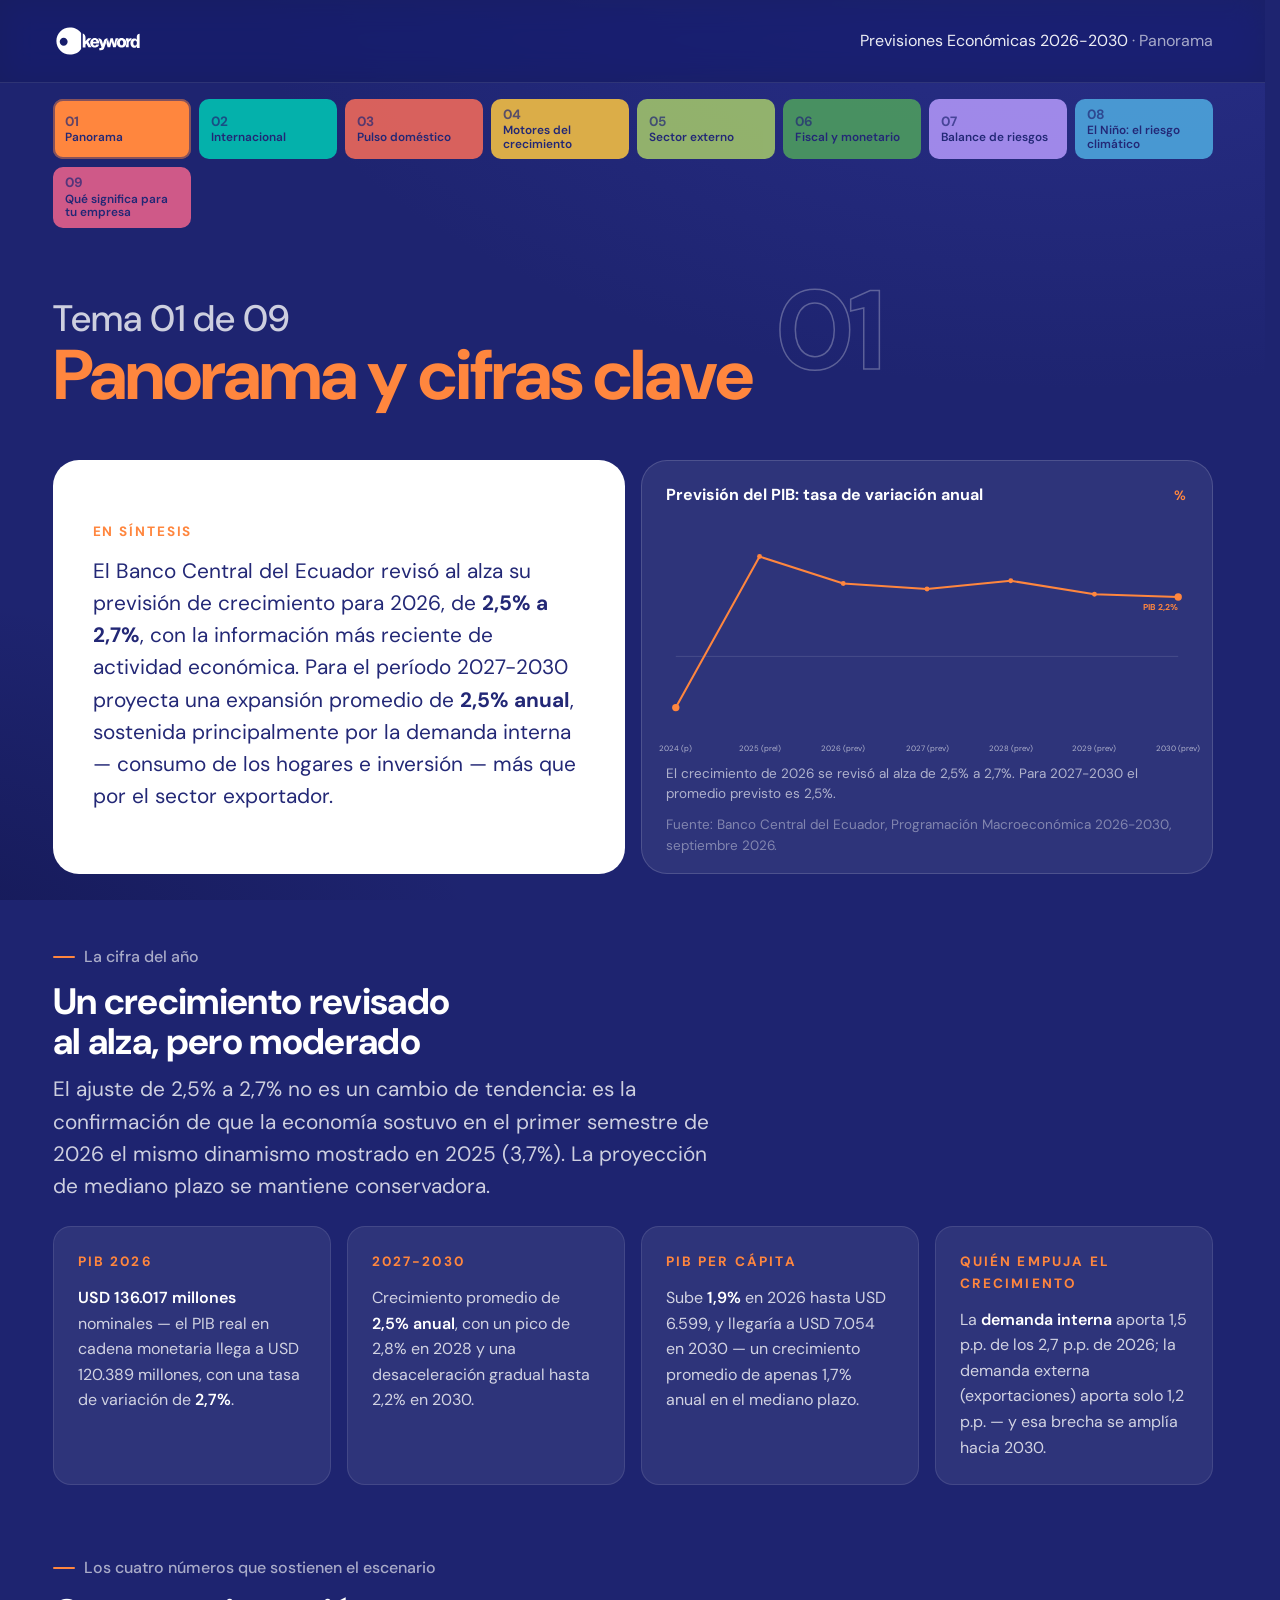
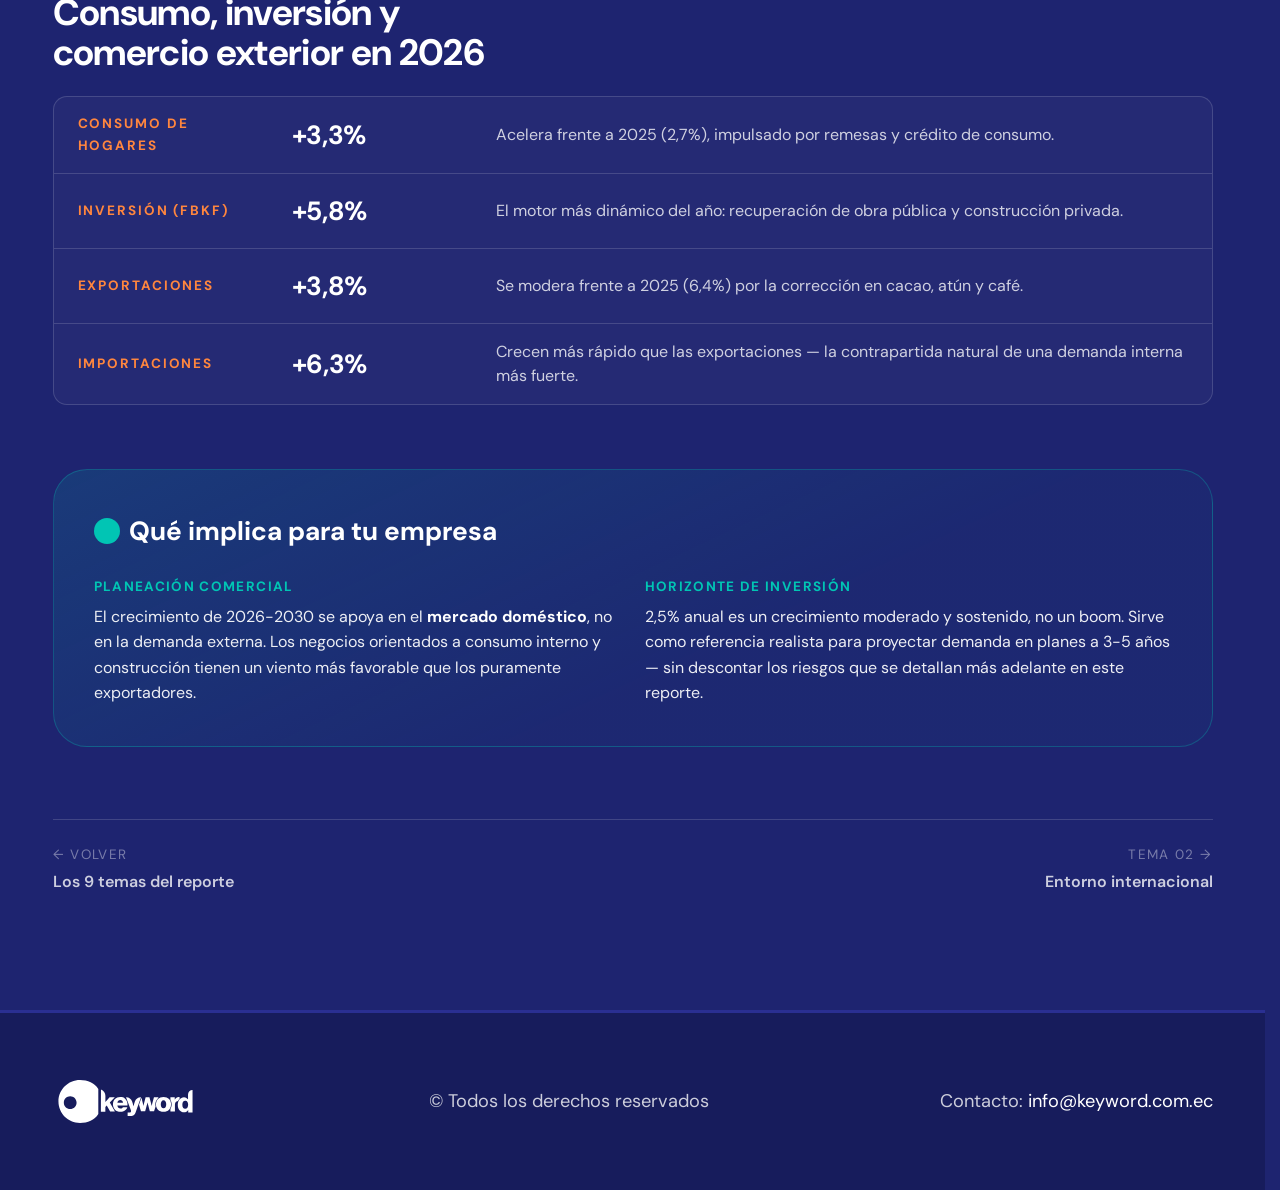
==== pages/tema-01-panorama.html @ 0d638d44 "Previsiones Económicas 2026-2030: lectura empresarial del BCE Sitio interactivo con 9 temas, 7 gráfi" ====
<!doctype html>
<html lang="es" class="no-js">
<head>
  <meta charset="utf-8" />
  <meta name="viewport" content="width=device-width, initial-scale=1" />
  <title>Panorama y cifras clave — Previsiones Económicas 2026-2030 — Keyword</title>
  <meta name="description" content="El BCE revisó al alza la previsión de crecimiento de Ecuador para 2026, de 2,5% a 2,7%, y proyecta un promedio de 2,5% para 2027-2030." />
  <link rel="preconnect" href="https://fonts.googleapis.com" />
  <link rel="preconnect" href="https://fonts.gstatic.com" crossorigin />
  <link rel="stylesheet" href="https://fonts.googleapis.com/css2?family=DM+Sans:opsz,wght@9..40,400;9..40,500;9..40,600;9..40,700&display=swap" />
  <link rel="stylesheet" href="../css/styles.css" />
</head>
<body class="obj-page--1">

<header class="site-header">
  <div class="wrap site-header__inner">
    <a href="../index.html" class="brand" aria-label="Keyword — inicio">
      <img src="../img/logo-keyword-white.svg" alt="Keyword" class="brand__logo" />
    </a>
    <nav class="nav-crumbs" aria-label="Ruta de navegación">
      <a href="../index.html">Previsiones Económicas 2026-2030</a> &middot; <span>Panorama</span>
    </nav>
  </div>
</header>

<main>

<nav class="wrap obj-nav-top" aria-label="Temas del reporte">
  <div class="obj-nav-top__grid">
    <a class="obj-nav-top__item obj-nav-top__item--1" href="tema-01-panorama.html" aria-current="page">
      <small>01</small><span>Panorama</span>
    </a>
    <a class="obj-nav-top__item obj-nav-top__item--2" href="tema-02-entorno-internacional.html">
      <small>02</small><span>Internacional</span>
    </a>
    <a class="obj-nav-top__item obj-nav-top__item--3" href="tema-03-pulso-domestico.html">
      <small>03</small><span>Pulso doméstico</span>
    </a>
    <a class="obj-nav-top__item obj-nav-top__item--4" href="tema-04-motores.html">
      <small>04</small><span>Motores del crecimiento</span>
    </a>
    <a class="obj-nav-top__item obj-nav-top__item--5" href="tema-05-externo.html">
      <small>05</small><span>Sector externo</span>
    </a>
    <a class="obj-nav-top__item obj-nav-top__item--6" href="tema-06-fiscal-monetario.html">
      <small>06</small><span>Fiscal y monetario</span>
    </a>
    <a class="obj-nav-top__item obj-nav-top__item--7" href="tema-07-riesgos.html">
      <small>07</small><span>Balance de riesgos</span>
    </a>
    <a class="obj-nav-top__item obj-nav-top__item--8" href="tema-08-el-nino.html">
      <small>08</small><span>El Niño: el riesgo climático</span>
    </a>
    <a class="obj-nav-top__item obj-nav-top__item--9" href="tema-09-empresas.html">
      <small>09</small><span>Qué significa para tu empresa</span>
    </a>
  </div>
</nav>

<section class="obj-hero obj-hero--1" aria-labelledby="titulo-tema">
  <div class="wrap">
    <p class="obj-hero__kicker">Tema 01 de 09</p>
    <div class="obj-hero__row">
      <h1 class="obj-hero__name" id="titulo-tema">Panorama y cifras clave</h1>
      <span class="obj-hero__num" aria-hidden="true">01</span>
    </div>

    <div class="obj-lead">
      <div class="obj-lead__card reveal">
        <p class="obj-lead__label">En síntesis</p>
        <p class="obj-lead__text">El Banco Central del Ecuador revisó al alza su previsión de crecimiento para 2026, de <strong>2,5% a 2,7%</strong>, con la información más reciente de actividad económica. Para el período 2027-2030 proyecta una expansión promedio de <strong>2,5% anual</strong>, sostenida principalmente por la demanda interna — consumo de los hogares e inversión — más que por el sector exportador.</p>
      </div>
      <figure class="chart-card reveal ">
  <div class="chart-card__head">
    <p class="chart-card__title">Previsión del PIB: tasa de variación anual</p>
    <span class="chart-card__unit">%</span>
  </div>
  <svg class="chart chart--line" viewBox="0 0 640 300" role="img" aria-label="Previsión del PIB: tasa de variación anual"><line class="chart-grid0" x1="12" y1="175.8" x2="628" y2="175.8"/><polyline class="chart-line chart-draw" data-len="732.4" style="stroke:var(--obj-1);stroke-dasharray:732.4;stroke-dashoffset:732.4" points="12.0,238.6 114.7,53.4 217.3,86.4 320.0,93.1 422.7,83.1 525.3,99.7 628.0,103.0"/><circle class="chart-dot" style="fill:var(--obj-1)" cx="12.0" cy="238.6" r="4.5"/><circle class="chart-dot" style="fill:var(--obj-1)" cx="114.7" cy="53.4" r="3"/><circle class="chart-dot" style="fill:var(--obj-1)" cx="217.3" cy="86.4" r="3"/><circle class="chart-dot" style="fill:var(--obj-1)" cx="320.0" cy="93.1" r="3"/><circle class="chart-dot" style="fill:var(--obj-1)" cx="422.7" cy="83.1" r="3"/><circle class="chart-dot" style="fill:var(--obj-1)" cx="525.3" cy="99.7" r="3"/><circle class="chart-dot" style="fill:var(--obj-1)" cx="628.0" cy="103.0" r="4.5"/><text class="chart-label" style="fill:var(--obj-1)" x="628.0" y="119.0" text-anchor="end">PIB 2,2%</text><text class="chart-axis" x="12.0" y="292" text-anchor="middle">2024 (p)</text><text class="chart-axis" x="114.7" y="292" text-anchor="middle">2025 (prel)</text><text class="chart-axis" x="217.3" y="292" text-anchor="middle">2026 (prev)</text><text class="chart-axis" x="320.0" y="292" text-anchor="middle">2027 (prev)</text><text class="chart-axis" x="422.7" y="292" text-anchor="middle">2028 (prev)</text><text class="chart-axis" x="525.3" y="292" text-anchor="middle">2029 (prev)</text><text class="chart-axis" x="628.0" y="292" text-anchor="middle">2030 (prev)</text></svg>
  <figcaption class="chart-card__note">El crecimiento de 2026 se revisó al alza de 2,5% a 2,7%. Para 2027-2030 el promedio previsto es 2,5%.</figcaption>
  <p class="chart-card__source">Fuente: Banco Central del Ecuador, Programación Macroeconómica 2026-2030, septiembre 2026.</p>
</figure>
    </div>

    <div class="roadmap" style="margin-top: clamp(2.5rem, 6vw, 4rem);">
    <div class="fact-section reveal">
      <header class="fact-section__head reveal">
        <p class="fact-section__eyebrow">La cifra del año</p>
        <h2 class="fact-section__title">Un crecimiento revisado al alza, pero moderado</h2>
        <p class="fact-section__lead">El ajuste de 2,5% a 2,7% no es un cambio de tendencia: es la confirmación de que la economía sostuvo en el primer semestre de 2026 el mismo dinamismo mostrado en 2025 (3,7%). La proyección de mediano plazo se mantiene conservadora.</p>
      </header>
      <div class="facts-grid">
            <div class="fact reveal">
              <p class="fact__label">PIB 2026</p>
              <p class="fact__text"><strong>USD 136.017 millones</strong> nominales — el PIB real en cadena monetaria llega a USD 120.389 millones, con una tasa de variación de <strong>2,7%</strong>.</p>
            </div>
            <div class="fact reveal">
              <p class="fact__label">2027-2030</p>
              <p class="fact__text">Crecimiento promedio de <strong>2,5% anual</strong>, con un pico de 2,8% en 2028 y una desaceleración gradual hasta 2,2% en 2030.</p>
            </div>
            <div class="fact reveal">
              <p class="fact__label">PIB per cápita</p>
              <p class="fact__text">Sube <strong>1,9%</strong> en 2026 hasta USD 6.599, y llegaría a USD 7.054 en 2030 — un crecimiento promedio de apenas 1,7% anual en el mediano plazo.</p>
            </div>
            <div class="fact reveal">
              <p class="fact__label">Quién empuja el crecimiento</p>
              <p class="fact__text">La <strong>demanda interna</strong> aporta 1,5 p.p. de los 2,7 p.p. de 2026; la demanda externa (exportaciones) aporta solo 1,2 p.p. — y esa brecha se amplía hacia 2030.</p>
            </div>
          </div>
    </div>

    <div class="fact-section reveal">
      <header class="fact-section__head reveal">
        <p class="fact-section__eyebrow">Los cuatro números que sostienen el escenario</p>
        <h2 class="fact-section__title">Consumo, inversión y comercio exterior en 2026</h2>
      </header>
      <div class="stats-list">
          <div class="stat-row reveal">
            <p class="stat-row__key">Consumo de hogares</p>
            <p class="stat-row__val">+3,3%</p>
            <p class="stat-row__ctx">Acelera frente a 2025 (2,7%), impulsado por remesas y crédito de consumo.</p>
          </div>
          <div class="stat-row reveal">
            <p class="stat-row__key">Inversión (FBKF)</p>
            <p class="stat-row__val">+5,8%</p>
            <p class="stat-row__ctx">El motor más dinámico del año: recuperación de obra pública y construcción privada.</p>
          </div>
          <div class="stat-row reveal">
            <p class="stat-row__key">Exportaciones</p>
            <p class="stat-row__val">+3,8%</p>
            <p class="stat-row__ctx">Se modera frente a 2025 (6,4%) por la corrección en cacao, atún y café.</p>
          </div>
          <div class="stat-row reveal">
            <p class="stat-row__key">Importaciones</p>
            <p class="stat-row__val">+6,3%</p>
            <p class="stat-row__ctx">Crecen más rápido que las exportaciones — la contrapartida natural de una demanda interna más fuerte.</p>
          </div>
        </div>
    </div>
    </div>

    <div class="business-take reveal">
  <p class="business-take__title">Qué implica para tu empresa</p>
  <div class="business-take__grid">
    <div class="business-take__item reveal">
      <p class="business-take__func">Planeación comercial</p>
      <p class="business-take__text">El crecimiento de 2026-2030 se apoya en el <strong>mercado doméstico</strong>, no en la demanda externa. Los negocios orientados a consumo interno y construcción tienen un viento más favorable que los puramente exportadores.</p>
    </div>
    <div class="business-take__item reveal">
      <p class="business-take__func">Horizonte de inversión</p>
      <p class="business-take__text">2,5% anual es un crecimiento moderado y sostenido, no un boom. Sirve como referencia realista para proyectar demanda en planes a 3-5 años — sin descontar los riesgos que se detallan más adelante en este reporte.</p>
    </div>
  </div>
</div>

    <nav class="obj-pager" aria-label="Navegación entre temas">
    <a class="obj-pager__link" href="../index.html#temas">
      <small>&larr; Volver</small>
      <strong>Los 9 temas del reporte</strong>
    </a>
    <a class="obj-pager__link obj-pager__link--next" href="tema-02-entorno-internacional.html">
      <small>Tema 02 &rarr;</small>
      <strong>Entorno internacional</strong>
    </a>
    </nav>
  </div>
</section>

</main>

<footer class="site-footer">
  <div class="wrap site-footer__inner">
    <img src="../img/logo-keyword-white.svg" alt="Keyword" class="site-footer__logo" />
    <p class="site-footer__copy">&copy; Todos los derechos reservados</p>
    <p class="site-footer__contact">Contacto: <a href="mailto:info@keyword.com.ec">info@keyword.com.ec</a></p>
  </div>
</footer>

<script src="../js/main.js"></script>
</body>
</html>
---- css/styles.css ----
/* ============================================================
   KEYWORD — Plantilla base para micrositios
   Sistema visual v2.0 — calidad producción
   ------------------------------------------------------------
   Lenguaje visual heredado del PDF de referencia:
   · Campo índigo profundo como lienzo
   · DM Sans única familia, pesos 400-700
   · Números outline gigantes como firma
   · Cover cards color + foto
   · Tarjetas glass flotantes, radios generosos
   · "Metas" con bandera naranja/verde
   ============================================================ */

:root {
  /* ---- Color ---- */
  --indigo:        #1E2470;
  --indigo-deep:   #171C5C;
  --indigo-soft:   #2A2F92;
  --ink:           #232876;   /* texto sobre bloques de color */
  --white:         #FFFFFF;

  --t-90: rgba(255,255,255,0.92);
  --t-75: rgba(255,255,255,0.78);
  --t-60: rgba(255,255,255,0.62);
  --t-40: rgba(255,255,255,0.40);
  --t-15: rgba(255,255,255,0.15);
  --t-10: rgba(255,255,255,0.10);
  --t-08: rgba(255,255,255,0.075);

  --orange:  #FF863E;   /* Metas + acento primario */
  --green:   #A2C56B;   /* Metas alternas */

  /* 11 acentos, uno por tema */
  --obj-1: #FF863E;
  --obj-2: #01C5B4;
  --obj-3: #F26A5A;
  --obj-4: #F5C042;
  --obj-5: #A2C56B;
  --obj-6: #4E9F5E;
  --obj-7: #B096F8;
  --obj-8: #4EA8DE;
  --obj-9: #E8618C;
  --obj-10: #C9A227;
  --obj-11: #6B8CAE;

  /* ---- Tipografía ---- */
  --font: "DM Sans", ui-sans-serif, system-ui, -apple-system, sans-serif;

  /* Escala fluida */
  --fs-xs:   clamp(0.78rem, 0.75rem + 0.12vw, 0.85rem);
  --fs-sm:   clamp(0.9rem, 0.86rem + 0.18vw, 1rem);
  --fs-base: clamp(1rem, 0.95rem + 0.28vw, 1.14rem);
  --fs-md:   clamp(1.12rem, 1.05rem + 0.34vw, 1.3rem);
  --fs-lg:   clamp(1.35rem, 1.2rem + 0.6vw, 1.65rem);
  --fs-xl:   clamp(1.7rem, 1.45rem + 1.1vw, 2.3rem);
  --fs-2xl:  clamp(2.15rem, 1.8rem + 1.8vw, 3.15rem);
  --fs-3xl:  clamp(2.7rem, 2.1rem + 2.9vw, 4.4rem);
  --fs-hero: clamp(2.8rem, 2rem + 3.9vw, 5rem);

  /* ---- Espaciado (escala 8) ---- */
  --s-1: 0.5rem;
  --s-2: 0.75rem;
  --s-3: 1rem;
  --s-4: 1.5rem;
  --s-5: 2rem;
  --s-6: 3rem;
  --s-7: 4rem;
  --s-section: clamp(4rem, 9vw, 7.5rem);

  /* ---- Layout ---- */
  --wrap:   1160px;
  --gutter: clamp(1.25rem, 4vw, 2.5rem);

  /* ---- Radios ---- */
  --r-sm: 10px;
  --r:    18px;
  --r-lg: 26px;
  --r-xl: 34px;

  /* ---- Sombras / elevación ---- */
  --elev-1: 0 2px 10px rgba(10, 12, 40, 0.25);
  --elev-2: 0 12px 34px rgba(10, 12, 40, 0.35);
  --elev-3: 0 24px 60px rgba(10, 12, 40, 0.45);

  /* ---- Motion ---- */
  --ease: cubic-bezier(0.22, 1, 0.36, 1);
  --t-fast: 180ms;
  --t-med:  320ms;
}

/* ============================================================
   Base
   ============================================================ */
*, *::before, *::after { box-sizing: border-box; }

html {
  -webkit-text-size-adjust: 100%;
  scroll-behavior: smooth;
  scrollbar-gutter: stable;
}

body {
  margin: 0;
  font-family: var(--font);
  font-size: var(--fs-base);
  line-height: 1.6;
  color: var(--white);
  background-color: var(--indigo);
  background-image:
    radial-gradient(90rem 50rem at 85% -10%, rgba(64, 70, 190, 0.35), transparent 60%),
    radial-gradient(70rem 45rem at -10% 110%, rgba(12, 14, 60, 0.55), transparent 55%);
  background-attachment: fixed;
  -webkit-font-smoothing: antialiased;
  text-rendering: optimizeLegibility;
  min-height: 100dvh;
}

img, svg { display: block; max-width: 100%; height: auto; }
a { color: inherit; }

::selection { background: var(--orange); color: var(--ink); }

:focus-visible {
  outline: 2px solid var(--orange);
  outline-offset: 3px;
  border-radius: 4px;
}

h1, h2, h3, h4 {
  font-weight: 700;
  line-height: 1.08;
  letter-spacing: -0.018em;
  margin: 0;
  text-wrap: balance;
}

p { margin: 0; }

.wrap {
  width: min(var(--wrap), 100% - var(--gutter) * 2);
  margin-inline: auto;
}

/* ============================================================
   Header
   ============================================================ */
.site-header {
  position: sticky;
  top: 0;
  z-index: 40;
  background: rgba(23, 28, 92, 0.72);
  backdrop-filter: saturate(1.5) blur(16px);
  -webkit-backdrop-filter: saturate(1.5) blur(16px);
  border-bottom: 1px solid var(--t-10);
}
.site-header__inner {
  display: flex;
  align-items: center;
  justify-content: space-between;
  gap: var(--s-3);
  height: 82px;
}
.brand {
  display: inline-flex;
  align-items: center;
  text-decoration: none;
  flex-shrink: 0;
}
.brand__logo { height: 36px; width: auto; }
@media (max-width: 560px) {
  .site-header__inner { height: 68px; }
  .brand__logo { height: 30px; }
}

.nav-crumbs {
  font-size: var(--fs-sm);
  color: var(--t-60);
  white-space: nowrap;
  overflow: hidden;
  text-overflow: ellipsis;
}
.nav-crumbs a {
  color: var(--t-90);
  text-decoration: none;
  transition: color var(--t-fast) var(--ease);
}
.nav-crumbs a:hover { color: var(--orange); }

/* ============================================================
   HERO — split como la portada del PDF (texto | foto fundida)
   ============================================================ */
.hero {
  position: relative;
  overflow: hidden;
  isolation: isolate;
}
.hero__media {
  position: absolute;
  inset: 0;
  z-index: -1;
}
.hero__media img {
  width: 100%;
  height: 100%;
  object-fit: cover;
  object-position: 70% center;
  opacity: 0.55;
}
/* Degradado izquierda→derecha: el texto siempre asienta sobre índigo */
.hero__media::after {
  content: "";
  position: absolute;
  inset: 0;
  background:
    linear-gradient(90deg,
      var(--indigo) 0%,
      rgba(30, 36, 112, 0.96) 34%,
      rgba(30, 36, 112, 0.72) 58%,
      rgba(30, 36, 112, 0.35) 100%),
    linear-gradient(0deg,
      rgba(30, 36, 112, 0.9) 0%,
      transparent 30%);
}

.hero__inner {
  display: grid;
  grid-template-columns: minmax(0, 760px);
  min-height: clamp(560px, 76vh, 800px);
  align-content: center;
  padding-block: clamp(4rem, 9vw, 6.5rem);
}

/* Logo dentro del banner — firma editorial de la referencia */
.hero__logo {
  height: clamp(52px, 6.5vw, 78px);
  width: auto;
  margin-bottom: clamp(2rem, 5vw, 3.25rem);
}
.hero__eyebrow {
  font-size: clamp(1.05rem, 0.9rem + 0.7vw, 1.5rem);
  font-weight: 400;
  line-height: 1.35;
  color: var(--t-75);
  margin-bottom: var(--s-3);
  max-width: 30ch;
}
.hero__title {
  font-size: var(--fs-hero);
  max-width: 15ch;
  margin-bottom: var(--s-4);
}
.hero__subtitle {
  font-size: var(--fs-md);
  line-height: 1.55;
  color: var(--t-75);
  max-width: 54ch;
}
.hero__meta {
  margin-top: clamp(2rem, 5vw, 3.25rem);
  display: flex;
  flex-wrap: wrap;
  gap: var(--s-4) var(--s-6);
}
.hero__meta span {
  font-size: var(--fs-xs);
  font-weight: 600;
  letter-spacing: 0.14em;
  text-transform: uppercase;
  color: var(--t-60);
}
.hero__meta strong {
  display: block;
  margin-top: 0.3rem;
  font-size: var(--fs-md);
  font-weight: 600;
  letter-spacing: normal;
  text-transform: none;
  color: var(--white);
}

/* ============================================================
   Secciones — ritmo vertical consistente
   ============================================================ */
.section { padding-block: calc(var(--s-section) / 2); }
.section:first-of-type { padding-top: var(--s-section); }
.section:last-of-type  { padding-bottom: var(--s-section); }

/* Encabezado de sección con número outline (firma del PDF) */
.section-mark {
  position: relative;
  margin-bottom: clamp(2.25rem, 5vw, 3.5rem);
  max-width: 640px;
}
.section-mark__num {
  position: absolute;
  top: 50%;
  right: calc(-1 * clamp(0rem, 8vw, 9rem));
  transform: translateY(-58%);
  font-size: clamp(5rem, 12vw, 9.5rem);
  font-weight: 700;
  line-height: 1;
  letter-spacing: -0.04em;
  color: transparent;
  -webkit-text-stroke: 1.5px var(--t-15);
  pointer-events: none;
  user-select: none;
}
@media (max-width: 900px) {
  .section-mark__num {
    position: static;
    display: block;
    transform: none;
    font-size: 4rem;
    margin-bottom: 0.25rem;
  }
}
.section-mark__eyebrow {
  display: inline-flex;
  align-items: center;
  gap: 0.6rem;
  font-size: var(--fs-sm);
  font-weight: 500;
  color: var(--t-60);
  margin-bottom: var(--s-2);
}
.section-mark__eyebrow::before {
  content: "";
  width: 22px;
  height: 2px;
  background: var(--orange);
  border-radius: 2px;
}
.section-mark__title {
  font-size: var(--fs-2xl);
  margin-bottom: var(--s-2);
}
.section-mark__lead {
  font-size: var(--fs-md);
  color: var(--t-75);
  max-width: 56ch;
}

/* ============================================================
   Datos de interés — 4 + banner destacado
   ============================================================ */
.facts-grid {
  display: grid;
  gap: var(--s-3);
  grid-template-columns: repeat(4, 1fr);
}
@media (max-width: 1024px) { .facts-grid { grid-template-columns: repeat(2, 1fr); } }
@media (max-width: 560px)  { .facts-grid { grid-template-columns: 1fr; } }

.facts-grid--3 { grid-template-columns: repeat(3, 1fr); }
@media (max-width: 860px) { .facts-grid--3 { grid-template-columns: 1fr; } }

.fact {
  background: var(--t-08);
  border: 1px solid var(--t-10);
  border-radius: var(--r);
  padding: var(--s-4);
  display: flex;
  flex-direction: column;
  gap: var(--s-2);
  transition: background var(--t-fast) var(--ease), border-color var(--t-fast) var(--ease);
}
.fact:hover { background: var(--t-10); border-color: var(--t-15); }
.fact__label {
  font-size: var(--fs-xs);
  font-weight: 700;
  letter-spacing: 0.16em;
  text-transform: uppercase;
  color: var(--orange);
}
.fact__text {
  font-size: var(--fs-sm);
  line-height: 1.6;
  color: var(--t-75);
}
.fact__text strong { color: var(--white); font-weight: 600; }

/* Banner destacado — impacto empresarial */
.fact--highlight {
  grid-column: 1 / -1;
  flex-direction: row;
  align-items: flex-start;
  gap: var(--s-4);
  background: linear-gradient(120deg, rgba(255, 134, 62, 0.14), rgba(255, 134, 62, 0.05) 55%, transparent);
  border-color: rgba(255, 134, 62, 0.3);
  padding: var(--s-4) var(--s-5);
}
.fact--highlight:hover { background: linear-gradient(120deg, rgba(255,134,62,0.18), rgba(255,134,62,0.07) 55%, transparent); }
.fact--highlight .fact__icon {
  flex-shrink: 0;
  width: 46px;
  height: 46px;
  border-radius: 50%;
  border: 1.5px solid rgba(255, 134, 62, 0.6);
  display: grid;
  place-items: center;
  color: var(--orange);
}
.fact--highlight .fact__text { max-width: 72ch; font-size: var(--fs-base); }
@media (max-width: 560px) {
  .fact--highlight { flex-direction: column; }
}

/* ============================================================
   Aspectos — cita + tarjetas temáticas
   ============================================================ */
.pull-quote {
  margin: 0 0 clamp(2rem, 5vw, 3rem);
  padding-left: var(--s-5);
  border-left: 3px solid var(--orange);
  font-size: var(--fs-lg);
  font-weight: 500;
  line-height: 1.45;
  max-width: 68ch;
  text-wrap: pretty;
}
.pull-quote strong { font-weight: 700; }
.pull-quote cite {
  display: block;
  margin-top: var(--s-3);
  font-style: normal;
  font-size: var(--fs-xs);
  font-weight: 600;
  letter-spacing: 0.14em;
  text-transform: uppercase;
  color: var(--t-60);
}

.topic-grid {
  display: grid;
  gap: var(--s-3);
  grid-template-columns: repeat(2, 1fr);
}
@media (max-width: 800px) { .topic-grid { grid-template-columns: 1fr; } }

.topic {
  position: relative;
  border-radius: var(--r-lg);
  padding: var(--s-5);
  display: flex;
  flex-direction: column;
  gap: var(--s-3);
  overflow: hidden;
  isolation: isolate;
  transition: transform var(--t-med) var(--ease), filter var(--t-med) var(--ease);
}
.topic:hover { transform: translateY(-4px); }
.topic::after {
  content: "";
  position: absolute;
  z-index: -1;
  top: -50%;
  right: -25%;
  width: 75%;
  aspect-ratio: 1;
  border-radius: 50%;
  background: radial-gradient(circle, currentColor 0%, transparent 68%);
  opacity: 0.1;
  pointer-events: none;
}

/* Cada tarjeta toma un color del sistema — el fondo plano las apagaba */
.topic--a { background: var(--indigo-deep); color: var(--white); }
.topic--b { background: #4349B4;            color: var(--white); }
.topic--c { background: var(--green);       color: var(--ink); }
.topic--d { background: #B096F8;            color: var(--ink); }
.topic--a:hover, .topic--b:hover { filter: brightness(1.2); }
.topic--c:hover, .topic--d:hover { filter: brightness(1.05); }

.topic__head {
  display: flex;
  align-items: center;
  gap: var(--s-3);
}
.topic__icon {
  flex-shrink: 0;
  width: 52px;
  height: 52px;
  border-radius: 50%;
  border: 1.5px solid currentColor;
  border-color: color-mix(in srgb, currentColor 45%, transparent);
  display: grid;
  place-items: center;
  color: inherit;
}
.topic__title { font-size: var(--fs-md); color: inherit; }
.topic ul {
  margin: 0;
  padding-left: 1.15rem;
  font-size: var(--fs-sm);
  line-height: 1.55;
  display: flex;
  flex-direction: column;
  gap: 0.5rem;
  color: inherit;
}
.topic ul li { opacity: 0.88; }
.topic ul li::marker { opacity: 0.5; }
.topic ul li strong { font-weight: 700; opacity: 1; }

/* ============================================================
   MURO DE OBJETIVOS — cover cards (firma del PDF)
   11 temas: grid auto-fill, sin el hack de centrado de fila 2
   ============================================================ */
.objectives__grid {
  display: grid;
  gap: var(--s-3);
  grid-template-columns: repeat(auto-fill, minmax(230px, 1fr));
}
@media (max-width: 560px) {
  .objectives__grid { grid-template-columns: 1fr; }
}

.obj-cover {
  position: relative;
  display: flex;
  flex-direction: column;
  border-radius: var(--r-lg);
  overflow: hidden;
  text-decoration: none;
  color: inherit;
  aspect-ratio: 3 / 4.1;
  box-shadow: var(--elev-1);
  transition: transform var(--t-med) var(--ease), box-shadow var(--t-med) var(--ease);
  isolation: isolate;
}
.obj-cover:hover,
.obj-cover:focus-visible {
  transform: translateY(-6px);
  box-shadow: var(--elev-3);
}

.obj-cover__top {
  position: relative;
  flex: 0 0 46%;
  padding: var(--s-3) var(--s-3) var(--s-2);
  display: flex;
  flex-direction: column;
  overflow: hidden;
}
.obj-cover__num {
  position: absolute;
  right: 0.4rem;
  bottom: -0.65rem;
  font-size: clamp(3.4rem, 6vw, 4.9rem);
  font-weight: 700;
  line-height: 1;
  letter-spacing: -0.04em;
  color: rgba(255, 255, 255, 0.38);
  pointer-events: none;
  user-select: none;
}
.obj-cover__title {
  position: relative;
  z-index: 1;
  color: var(--ink);
  font-size: var(--fs-md);
  font-weight: 700;
  line-height: 1.16;
  max-width: 9ch;
}
.obj-cover__cta {
  position: relative;
  z-index: 1;
  margin-top: auto;
  display: flex;
  flex-direction: column;
  align-items: flex-start;
  gap: 6px;
}
/* Pill principal: acción explícita "Explorar pilar →" */
.obj-cover__cta-pill {
  display: inline-flex;
  align-items: center;
  gap: 6px;
  padding: 7px 13px 7px 14px;
  background: var(--ink);
  color: var(--white);
  border-radius: 999px;
  font-family: "DM Sans", sans-serif;
  font-size: 12px;
  font-weight: 700;
  letter-spacing: 0.04em;
  transition: background var(--t-fast) var(--ease),
              transform var(--t-fast) var(--ease);
}
.obj-cover__cta-pill svg {
  width: 14px;
  height: 14px;
  transition: transform var(--t-fast) var(--ease);
}
.obj-cover:hover .obj-cover__cta-pill,
.obj-cover:focus-visible .obj-cover__cta-pill {
  background: var(--indigo-deep);
  transform: translateY(-1px);
}
.obj-cover:hover .obj-cover__cta-pill svg,
.obj-cover:focus-visible .obj-cover__cta-pill svg {
  transform: translateX(3px);
}
/* Meta abajo: "N lineamientos" en tono secundario */
.obj-cover__meta {
  font-family: "DM Sans", sans-serif;
  font-size: 11px;
  font-weight: 600;
  letter-spacing: 0.06em;
  color: var(--ink);
  opacity: 0.6;
  text-transform: uppercase;
}
.obj-cover:hover .obj-cover__meta,
.obj-cover:focus-visible .obj-cover__meta { opacity: 0.85; }

.obj-cover__photo {
  flex: 1;
  overflow: hidden;
  background: var(--indigo-deep);
}
.obj-cover__photo img {
  width: 100%;
  height: 100%;
  object-fit: cover;
  transition: transform 600ms var(--ease);
}
.obj-cover:hover .obj-cover__photo img { transform: scale(1.05); }

.obj-cover--1 .obj-cover__top { background: var(--obj-1); }
.obj-cover--2 .obj-cover__top { background: var(--obj-2); }
.obj-cover--3 .obj-cover__top { background: var(--obj-3); }
.obj-cover--4 .obj-cover__top { background: var(--obj-4); }
.obj-cover--5 .obj-cover__top { background: var(--obj-5); }
.obj-cover--6 .obj-cover__top { background: var(--obj-6); }
.obj-cover--7 .obj-cover__top { background: var(--obj-7); }
.obj-cover--8 .obj-cover__top { background: var(--obj-8); }
.obj-cover--9 .obj-cover__top { background: var(--obj-9); }
.obj-cover--10 .obj-cover__top { background: var(--obj-10); }
.obj-cover--11 .obj-cover__top { background: var(--obj-11); }

/* ============================================================
   PÁGINA DE OBJETIVO
   ============================================================ */

/* Mini navegación superior de objetivos */
.obj-nav-top { padding-block: var(--s-3) 0; }
.obj-nav-top__grid {
  display: grid;
  grid-template-columns: repeat(auto-fill, minmax(130px, 1fr));
  gap: var(--s-1);
}
/* Con 11 temas, forzar un grid en pantallas angostas apila demasiadas
   filas de navegación antes del contenido. En vez de eso, tira de scroll
   horizontal en una sola fila — el patrón habitual para selectores con
   muchos ítems en móvil. */
@media (max-width: 700px) {
  .obj-nav-top__grid {
    display: flex;
    flex-wrap: nowrap;
    overflow-x: auto;
    scroll-snap-type: x proximity;
    gap: var(--s-1);
    padding-bottom: var(--s-2);
    margin-inline: calc(-1 * var(--gutter));
    padding-inline: var(--gutter);
    -webkit-overflow-scrolling: touch;
  }
  .obj-nav-top__item {
    flex: 0 0 auto;
    width: 124px;
    scroll-snap-align: start;
  }
}

.obj-nav-top__item {
  min-height: 56px;
  display: flex;
  flex-direction: column;
  justify-content: center;
  gap: 0.1rem;
  padding: 0.5rem 0.8rem;
  border-radius: var(--r-sm);
  text-decoration: none;
  color: var(--ink);
  line-height: 1.15;
  transition: transform var(--t-fast) var(--ease), filter var(--t-fast) var(--ease), opacity var(--t-fast) var(--ease);
  opacity: 0.88;
}
.obj-nav-top__item:hover { transform: translateY(-2px); filter: brightness(1.07); opacity: 1; }
.obj-nav-top__item small {
  font-weight: 700;
  font-size: var(--fs-xs);
  opacity: 0.7;
}
.obj-nav-top__item span {
  font-weight: 600;
  font-size: 0.74rem;
}
.obj-nav-top__item[aria-current="page"] {
  opacity: 1;
  box-shadow: inset 0 0 0 2px rgba(35, 40, 118, 0.55);
}

.obj-nav-top__item--1 { background: var(--obj-1); }
.obj-nav-top__item--2 { background: var(--obj-2); }
.obj-nav-top__item--3 { background: var(--obj-3); }
.obj-nav-top__item--4 { background: var(--obj-4); }
.obj-nav-top__item--5 { background: var(--obj-5); }
.obj-nav-top__item--6 { background: var(--obj-6); }
.obj-nav-top__item--8 { background: var(--obj-8); }
.obj-nav-top__item--9 { background: var(--obj-9); }
.obj-nav-top__item--10 { background: var(--obj-10); }
.obj-nav-top__item--11 { background: var(--obj-11); }
.obj-nav-top__item--7 { background: var(--obj-7); }

/* Hero del objetivo — "Objetivo / Nombre / número outline" */
.obj-hero { padding-block: clamp(2.5rem, 7vw, 4.5rem) 0; }
.obj-hero__kicker {
  font-size: var(--fs-xl);
  font-weight: 500;
  color: var(--t-75);
  line-height: 1;
}
.obj-hero__row {
  position: relative;
  display: inline-block;
  max-width: 100%;
  padding-right: clamp(3rem, 10vw, 8rem);
}
.obj-hero__name {
  font-size: var(--fs-3xl);
  font-weight: 700;
  letter-spacing: -0.03em;
  line-height: 1.02;
  margin-top: 0.2rem;
  /* Nombres largos ("Institucionalidad") deben poder reducirse
     sin romper el ancho del viewport en móvil */
  font-size: clamp(2rem, 8.5vw, 4.4rem);
  overflow-wrap: anywhere;
}
.obj-hero__num {
  position: absolute;
  top: -0.55em;
  right: 0;
  font-size: clamp(3rem, 9vw, 7rem);
  font-weight: 700;
  line-height: 1;
  letter-spacing: -0.04em;
  color: transparent;
  -webkit-text-stroke: 1.5px rgba(255, 255, 255, 0.28);
  pointer-events: none;
  user-select: none;
  max-width: 100%;
}
.obj-hero--1 .obj-hero__name { color: var(--obj-1); }
.obj-hero--2 .obj-hero__name { color: var(--obj-2); }
.obj-hero--3 .obj-hero__name { color: var(--obj-3); }
.obj-hero--4 .obj-hero__name { color: var(--obj-4); }
.obj-hero--5 .obj-hero__name { color: var(--obj-5); }
.obj-hero--6 .obj-hero__name { color: var(--obj-6); }
.obj-hero--7 .obj-hero__name { color: var(--obj-7); }
.obj-hero--8 .obj-hero__name { color: var(--obj-8); }
.obj-hero--9 .obj-hero__name { color: var(--obj-9); }
.obj-hero--10 .obj-hero__name { color: var(--obj-10); }
.obj-hero--11 .obj-hero__name { color: var(--obj-11); }

/* Descriptor con conector de punto.
   OJO: hoy no se emite en ninguna página. En el PDF de referencia el eje
   tiene DOS textos distintos (una bajada temática + el objetivo), pero
   nuestro documento trae un solo texto por objetivo, así que este bloque
   repetía palabra por palabra lo que ya dice la tarjeta blanca.
   El estilo se conserva por si más adelante llega una bajada propia. */
.obj-hero__desc {
  position: relative;
  margin-top: var(--s-5);
  padding: var(--s-4) var(--s-5);
  max-width: 760px;
  background: var(--t-08);
  border: 1px solid var(--t-15);
  border-radius: var(--r-lg);
  font-size: var(--fs-md);
  line-height: 1.55;
  color: var(--t-90);
}
.obj-hero__desc::before {
  content: "";
  position: absolute;
  left: -5px;
  top: 50%;
  transform: translateY(-50%);
  width: 10px;
  height: 10px;
  border-radius: 50%;
}
.obj-hero--1 .obj-hero__desc::before { background: var(--obj-1); }
.obj-hero--2 .obj-hero__desc::before { background: var(--obj-2); }
.obj-hero--3 .obj-hero__desc::before { background: var(--obj-3); }
.obj-hero--4 .obj-hero__desc::before { background: var(--obj-4); }
.obj-hero--5 .obj-hero__desc::before { background: var(--obj-5); }
.obj-hero--6 .obj-hero__desc::before { background: var(--obj-6); }
.obj-hero--7 .obj-hero__desc::before { background: var(--obj-7); }
.obj-hero__desc strong { color: var(--white); font-weight: 700; }

/* Tarjeta blanca de objetivo + foto — el badge solapa la unión */
.obj-intro {
  position: relative;
  display: grid;
  grid-template-columns: 1.15fr 1fr;
  gap: var(--s-3);
  margin-top: clamp(2rem, 4vw, 3rem);
  align-items: stretch;
}
@media (max-width: 760px) { .obj-intro { grid-template-columns: 1fr; } }

.obj-intro__card {
  position: relative;
  background: var(--white);
  color: var(--ink);
  border-radius: var(--r-lg);
  padding: clamp(1.75rem, 3.5vw, 2.5rem);
  display: flex;
  flex-direction: column;
  justify-content: center;
  gap: var(--s-2);
  min-height: 220px;
}
.obj-intro__label {
  font-size: var(--fs-lg);
  font-weight: 700;
  color: var(--ink);
}
.obj-intro__text {
  font-size: var(--fs-md);
  line-height: 1.45;
  color: var(--ink);
  max-width: 32ch;
}
.obj-intro__text b { font-weight: 700; }
.obj-intro__text span { font-weight: 400; color: #414765; }

/* El badge vive en la costura entre tarjeta y foto, como en el PDF */
.obj-intro__badge {
  position: absolute;
  top: 50%;
  left: calc(1.15fr);
  z-index: 3;
  width: clamp(64px, 7vw, 84px);
  aspect-ratio: 1;
  border-radius: 50%;
  background: var(--indigo);
  color: var(--white);
  display: grid;
  place-items: center;
  transform: translate(-50%, -50%);
  box-shadow: 0 0 0 6px var(--indigo);
}
/* Posición real: sobre la línea de división del grid */
.obj-intro { --seam: 53.5%; }
.obj-intro__badge { left: var(--seam); top: 34%; }
@media (max-width: 760px) {
  .obj-intro__badge { left: auto; right: var(--s-4); top: var(--s-4); transform: none; }
}
.obj-intro__badge svg { width: 55%; height: 55%; }

/* La foto rellena la fila en vez de imponer su proporción natural:
   así la altura la manda el texto de la tarjeta y no queda aire muerto. */
.obj-intro__photo {
  position: relative;
  border-radius: var(--r-lg);
  overflow: hidden;
  min-height: 220px;
  background: var(--indigo-deep);
}
.obj-intro__photo img {
  position: absolute;
  inset: 0;
  width: 100%;
  height: 100%;
  object-fit: cover;
}

/* ============================================================
   ROADMAP DE ESTRATEGIAS
   Tratamiento heredado del PDF: fondos rotados, íconos grandes
   con texto fluyendo alrededor, alturas variables, bandera de
   plazo con diana solapada.
   ============================================================ */
.roadmap { margin-top: clamp(2.5rem, 6vw, 4rem); }

/* Encabezado del roadmap.
   El título es un puente gramatical, no adorno: en el Word, objetivo y
   estrategia comparten fila y se leen como una sola oración ("Imponer el
   control del territorio… incrementando el poder coercitivo…"). Al separar
   la tarjeta del objetivo de las estrategias, los gerundios quedaban
   colgando sin sujeto a la vista. "Cómo se alcanza este objetivo" devuelve
   el marco. El eyebrow conserva el nombre que el documento le da a esta
   sección. */
.roadmap__head {
  display: flex;
  flex-wrap: wrap;
  align-items: flex-end;
  justify-content: space-between;
  gap: var(--s-3);
  margin-bottom: var(--s-5);
  padding-bottom: var(--s-3);
  border-bottom: 1px solid var(--t-15);
}
.roadmap__eyebrow {
  display: inline-flex;
  align-items: center;
  gap: 0.6rem;
  font-size: var(--fs-xs);
  font-weight: 700;
  letter-spacing: 0.16em;
  text-transform: uppercase;
  color: var(--orange);
  margin-bottom: 0.5rem;
}
.roadmap__eyebrow::before {
  content: "";
  width: 20px;
  height: 2px;
  background: currentColor;
  border-radius: 2px;
}
.roadmap__title { font-size: var(--fs-xl); }
.roadmap__count {
  font-size: var(--fs-sm);
  color: var(--t-60);
  padding-bottom: 0.2rem;
}

/* ---- Fase = plazo de ejecución ---- */
.phase { padding-bottom: clamp(2.5rem, 5vw, 3.5rem); }
.phase:last-of-type { padding-bottom: 0; }

/* Bandera de plazo con diana solapada — firma del PDF */
.phase__head {
  display: flex;
  align-items: center;
  gap: var(--s-3);
  margin-bottom: var(--s-4);
}
.phase__flag {
  position: relative;
  display: inline-flex;
  align-items: center;
  padding: 0.5rem 1.15rem 0.5rem 3.35rem;
  border-radius: var(--r-sm);
  font-size: var(--fs-md);
  font-weight: 700;
  color: var(--ink);
  white-space: nowrap;
  overflow: hidden;
}
/* La diana vive dentro de la bandera, no encaramada sobre el borde */
.phase__diana {
  position: absolute;
  left: 0.4rem;
  top: 50%;
  transform: translateY(-50%);
  width: 40px;
  height: 40px;
  color: var(--ink);
  opacity: 0.65;
  pointer-events: none;
}
.phase__n {
  font-size: var(--fs-xs);
  font-weight: 600;
  letter-spacing: 0.1em;
  text-transform: uppercase;
  color: var(--t-60);
  padding: 0.28rem 0.75rem;
  border: 1px solid var(--t-15);
  border-radius: 999px;
  white-space: nowrap;
}
@media (max-width: 480px) { .phase__n { display: none; } }

/* Color de la bandera por plazo */
.phase--inmediata .phase__flag { background: var(--orange); }
.phase--1 .phase__flag { background: #7BD8EA; }
.phase--2 .phase__flag { background: var(--green); }
.phase--3 .phase__flag { background: var(--obj-7); }

/* ---- Grid en orden de lectura natural ----
   Se usa grid y no `columns` a propósito: `columns` llena la primera
   columna de arriba abajo antes de pasar a la segunda, y con estrategias
   numeradas (1.1, 1.2…) el lector ve 1.1 junto a 1.6 y se pierde.
   El grid ordena por filas: 1.1 | 1.2 / 1.3 | 1.4.

   `align-items: stretch` (por defecto) iguala la altura de las tarjetas
   DENTRO de cada fila, que es lo único que el ojo compara. No se igualan
   todas las de la fase: la dispersión de texto llega a 4.2× en el objetivo 1
   y las tarjetas cortas quedarían con un hueco enorme. Por fila el peor
   caso es 2.5×, y el sobrante se reparte solo (ver .strat__inst). */
.phase__grid {
  position: relative;
  display: grid;
  grid-template-columns: repeat(2, 1fr);
  column-gap: clamp(1.5rem, 3vw, 2.75rem);
  row-gap: clamp(1.25rem, 2.5vw, 2rem);
  /* Todas las tarjetas de una fase miden igual. Dentro de una fila el grid
     ya las igualaba, pero entre filas variaban 12-54px y al bajar la vista
     se leía como desorden. El sobrante no cae al fondo: .strat__body crece
     y empuja la bandera de institución al pie, así las banderas se alinean
     y aparece un ritmo horizontal. */
  grid-auto-rows: 1fr;
}
/* Regla vertical entre columnas */
.phase__grid::before {
  content: "";
  position: absolute;
  left: 50%;
  top: 0;
  bottom: 0;
  width: 1px;
  background: var(--t-10);
  transform: translateX(-50%);
  pointer-events: none;
}
@media (max-width: 900px) {
  .phase__grid {
    grid-template-columns: 1fr;
    /* En una sola columna igualar alturas haría que TODAS las tarjetas
       midan lo que la más larga: una de dos líneas quedaría gigante.
       Sin filas que emparejar, la altura natural es la correcta. */
    grid-auto-rows: auto;
  }
  .phase__grid::before { display: none; }
}

/* ---- Tarjeta de estrategia ---- */
.strat {
  position: relative;
  display: flex;
  flex-direction: column;
  margin-bottom: 0;
  padding: clamp(1.35rem, 2.4vw, 1.9rem);
  border-radius: var(--r-lg);
  background: var(--t-08);
  color: var(--t-90);
  overflow: hidden;
  isolation: isolate;
  transition: transform var(--t-med) var(--ease), filter var(--t-med) var(--ease);
}
.strat:hover { transform: translateY(-4px); }

/* El ícono flota, y los floats no funcionan dentro de un contenedor flex:
   se volverían ítems del flex. Por eso el contenido va envuelto en este
   bloque, que sí establece contexto de float. El bloque crece para llenar
   la tarjeta y empuja la bandera de institución al pie. */
.strat__body {
  flex: 1;
  min-width: 0;
}

/* Halo de esquina: da profundidad y evita el plano muerto */
.strat::after {
  content: "";
  position: absolute;
  z-index: -1;
  top: -55%;
  right: -30%;
  width: 85%;
  aspect-ratio: 1;
  border-radius: 50%;
  background: radial-gradient(circle, currentColor 0%, transparent 68%);
  opacity: 0.09;
  pointer-events: none;
}
.strat--flip::after { right: auto; left: -30%; }

/* Línea divisoria entre filas — recurso del PDF.
   En 2 columnas marca desde la 3.ª tarjeta (2.ª fila); en 1 columna,
   desde la 2.ª. Nunca marca al vecino horizontal de la misma fila. */
.strat:nth-child(n+3)::before {
  content: "";
  position: absolute;
  top: calc(-1 * clamp(0.7rem, 1.3vw, 1rem));
  left: 8%;
  right: 8%;
  height: 1px;
  background: var(--t-15);
}
@media (max-width: 900px) {
  .strat:nth-child(n+3)::before { content: none; }
  .strat:nth-child(n+2)::before {
    content: "";
    position: absolute;
    top: calc(-1 * clamp(0.7rem, 1.3vw, 1rem));
    left: 8%;
    right: 8%;
    height: 1px;
    background: var(--t-15);
  }
}

/* Ícono grande: flota y el texto lo envuelve */
.strat__glyph {
  float: right;
  shape-outside: circle(50%);
  margin: 0.15rem 0 0.6rem 1.15rem;
  color: currentColor;
  opacity: 0.5;
  width: clamp(72px, 10vw, 108px);
  height: auto;
}
.strat--flip .strat__glyph {
  float: left;
  shape-outside: circle(50%);
  margin: 0.15rem 1.15rem 0.6rem 0;
}

/* Numeral como chip.
   OJO: hoy no se emite ningún .strat__num — la numeración está apagada
   desde build.py (SHOW_NUM = False), porque las estrategias son acciones
   independientes y el número no implica prioridad ni secuencia.
   Para revivirla: poner SHOW_NUM = True en build.py y regenerar. Este
   estilo se conserva intacto para ese caso. */
.strat__num {
  display: inline-block;
  margin-bottom: 0.7rem;
  padding: 0.18rem 0.62rem;
  border-radius: 999px;
  border: 1px solid currentColor;
  border-color: color-mix(in srgb, currentColor 30%, transparent);
  font-size: 0.72rem;
  font-weight: 700;
  letter-spacing: 0.06em;
  opacity: 0.75;
}

/* Texto: negrita en el arranque + regular en el resto.
   Es el recurso que le da ritmo a cada tarjeta del PDF. */
.strat__text {
  font-size: var(--fs-base);
  line-height: 1.45;
  margin: 0;
}
.strat__text b {
  font-weight: 700;
  color: inherit;
}
.strat__text span { opacity: 0.85; }

/* Institución con tratamiento de bandera, ícono contenido.
   `align-self: flex-start` la mantiene angosta (no se estira al ancho);
   el margen superior fijo la separa del texto y, como .strat__body crece,
   la bandera queda anclada al pie de la tarjeta. */
.strat__inst {
  position: relative;
  align-self: flex-start;
  display: inline-flex;
  align-items: center;
  margin-top: var(--s-4);
  padding: 0.4rem 0.85rem 0.4rem 2.45rem;
  border-radius: 9px;
  background: rgba(255, 255, 255, 0.14);
  font-size: 0.78rem;
  font-weight: 600;
  line-height: 1.25;
  letter-spacing: 0.01em;
  overflow: hidden;
}
.strat__inst-icon {
  position: absolute;
  left: 0.3rem;
  top: 50%;
  transform: translateY(-50%);
  width: 28px;
  height: 28px;
  color: currentColor;
  opacity: 0.8;
  pointer-events: none;
}

/* ---- Rotación de fondos, como el PDF ---- */
.strat--v1 { background: var(--indigo-deep); color: var(--white); }
.strat--v2 { background: #4349B4; color: var(--white); }
.strat--v3 { background: var(--accent, var(--orange)); color: var(--ink); }
.strat--v4 { background: #B096F8; color: var(--ink); }
.strat--v5 { background: #E7EAF2; color: var(--ink); }
.strat--v6 { background: var(--green); color: var(--ink); }
.strat--v7 { background: #01C5B4; color: var(--ink); }

/* En fondos claros la bandera de institución invierte */
.strat--v3 .strat__inst,
.strat--v4 .strat__inst,
.strat--v5 .strat__inst,
.strat--v6 .strat__inst,
.strat--v7 .strat__inst {
  background: rgba(35, 40, 118, 0.16);
}
.strat--v3 .strat__glyph,
.strat--v4 .strat__glyph,
.strat--v5 .strat__glyph,
.strat--v6 .strat__glyph,
.strat--v7 .strat__glyph { opacity: 0.42; }
.strat--v5::after { opacity: 0.06; }

.strat--v3:hover, .strat--v4:hover, .strat--v5:hover,
.strat--v6:hover, .strat--v7:hover { filter: brightness(1.05); }
.strat--v1:hover, .strat--v2:hover { filter: brightness(1.2); }

/* Acento por objetivo */
.obj-page--1 { --accent: var(--obj-1); }
.obj-page--2 { --accent: var(--obj-2); }
.obj-page--3 { --accent: var(--obj-3); }
.obj-page--4 { --accent: var(--obj-4); }
.obj-page--5 { --accent: var(--obj-5); }
.obj-page--6 { --accent: var(--obj-6); }
.obj-page--7 { --accent: var(--obj-7); }
.obj-page--8 { --accent: var(--obj-8); }
.obj-page--9 { --accent: var(--obj-9); }
.obj-page--10 { --accent: var(--obj-10); }
.obj-page--11 { --accent: var(--obj-11); }

/* ---- Pager anterior / siguiente ---- */
.obj-pager {
  display: flex;
  justify-content: space-between;
  gap: var(--s-3);
  margin-top: clamp(3rem, 6vw, 4.5rem);
  padding-top: var(--s-4);
  border-top: 1px solid var(--t-15);
}
.obj-pager__link {
  display: flex;
  flex-direction: column;
  gap: 0.2rem;
  text-decoration: none;
  color: var(--t-75);
  font-size: var(--fs-sm);
  transition: color var(--t-fast) var(--ease);
  max-width: 45%;
}
.obj-pager__link:hover { color: var(--white); }
.obj-pager__link small {
  font-size: var(--fs-xs);
  letter-spacing: 0.1em;
  text-transform: uppercase;
  color: var(--t-40);
}
.obj-pager__link strong { font-weight: 600; }
.obj-pager__link--next { text-align: right; margin-left: auto; }

/* ============================================================
   Footer
   ============================================================ */
.site-footer {
  margin-top: var(--s-section);
  border-top: 3px solid var(--indigo-soft);
  background: var(--indigo-deep);
}
.site-footer__inner {
  display: grid;
  grid-template-columns: auto 1fr auto;
  align-items: center;
  gap: var(--s-5);
  padding-block: clamp(2.5rem, 5vw, 3.75rem);
}
.site-footer__logo {
  height: clamp(44px, 4.5vw, 60px);
  width: auto;
}
.site-footer__copy {
  font-size: var(--fs-base);
  color: var(--t-75);
  text-align: center;
}
.site-footer__contact {
  font-size: var(--fs-base);
  color: var(--t-75);
  white-space: nowrap;
}
.site-footer__contact a {
  color: var(--white);
  text-decoration: none;
  border-bottom: 1px solid transparent;
  transition: border-color var(--t-fast) var(--ease);
}
.site-footer__contact a:hover { border-bottom-color: var(--orange); }

@media (max-width: 860px) {
  .site-footer__inner {
    grid-template-columns: 1fr;
    justify-items: start;
    gap: var(--s-3);
    text-align: left;
  }
  .site-footer__copy { text-align: left; }
}

/* ============================================================
   Accesibilidad / motion
   ============================================================ */
@media (prefers-reduced-motion: reduce) {
  html { scroll-behavior: auto; }
  *, *::before, *::after {
    animation: none !important;
    transition: none !important;
  }
}

/* ============================================================
   ACE 2040 — Adiciones específicas del producto
   ============================================================ */

/* --- Fundamento del pilar (encima del roadmap) ------------------ */
.pilar-framing {
  margin: var(--s-5) 0 var(--s-6);
  padding: var(--s-4) var(--s-5);
  border-left: 3px solid var(--accent, var(--orange));
  background: rgba(255,255,255,0.03);
  border-radius: 0 12px 12px 0;
}
.pilar-framing__eyebrow {
  font-size: var(--fs-xs);
  letter-spacing: 0.14em;
  text-transform: uppercase;
  color: var(--t-40);
  margin-bottom: 0.6rem;
}
.pilar-framing__text {
  font-size: var(--fs-md);
  color: var(--t-85, var(--t-75));
  line-height: 1.55;
  max-width: 68ch;
}

/* --- Fundamento del eje (dentro de cada .phase) ----------------- */
.phase__framing {
  margin: var(--s-3) 0 var(--s-4);
  padding: 0.6rem 0 0.6rem var(--s-3);
  border-left: 2px solid var(--t-15);
  color: var(--t-75);
  font-size: var(--fs-sm);
  line-height: 1.55;
  max-width: 62ch;
}

/* Pequeño chip "Eje 01" delante del nombre en phase__flag */
.phase__flag small {
  display: inline-block;
  margin-left: 0.5rem;
  margin-right: 0.7rem;
  padding: 0.2rem 0.55rem;
  border-radius: 999px;
  background: rgba(255,255,255,0.08);
  color: var(--t-75);
  font-size: var(--fs-xs);
  letter-spacing: 0.12em;
  text-transform: uppercase;
  vertical-align: middle;
}

/* ============================================================
   ACE 2040 — Home: secciones específicas
   ============================================================ */

/* --- Sección "Visión al 2040": frase única en cita grande ----- */
.vision {
  padding-block: calc(var(--s-section) / 2);
}
.vision__inner {
  max-width: 78ch;
  margin-inline: auto;
  padding: var(--s-5) var(--s-5);
  border-left: 4px solid var(--orange);
  background: linear-gradient(90deg, rgba(255,134,62,0.08), transparent 60%);
  border-radius: 0 16px 16px 0;
}
.vision__eyebrow {
  font-size: var(--fs-xs);
  letter-spacing: 0.16em;
  text-transform: uppercase;
  color: var(--orange);
  margin-bottom: 0.8rem;
}
.vision__text {
  font-size: clamp(1.15rem, 0.95rem + 0.9vw, 1.55rem);
  line-height: 1.4;
  color: var(--white);
  font-weight: 500;
}
.vision__text strong { color: var(--orange); font-weight: 700; }

/* --- Sección "Punto de partida": grid de stats --------------- */
.stats {
  padding-block: calc(var(--s-section) / 2);
}
.stats__lead {
  color: var(--t-75);
  font-size: var(--fs-base);
  max-width: 62ch;
  margin-bottom: var(--s-5);
}
.stats-grid {
  display: grid;
  grid-template-columns: repeat(auto-fit, minmax(240px, 1fr));
  gap: var(--s-3);
}
.stat {
  padding: var(--s-4);
  background: rgba(255,255,255,0.03);
  border: 1px solid var(--t-15);
  border-radius: 14px;
  transition: transform var(--t-fast) var(--ease), background var(--t-fast) var(--ease);
}
.stat:hover {
  transform: translateY(-3px);
  background: rgba(255,255,255,0.05);
}
.stat__label {
  font-size: var(--fs-xs);
  letter-spacing: 0.14em;
  text-transform: uppercase;
  color: var(--orange);
  margin-bottom: 0.6rem;
}
.stat__text {
  font-size: var(--fs-sm);
  color: var(--t-75);
  line-height: 1.5;
}
.stat__text strong { color: var(--white); font-weight: 700; }

/* --- Sección "Cómo se construyó": mesas de trabajo ----------- */
.build {
  padding-block: calc(var(--s-section) / 2);
}
.build-grid {
  display: grid;
  grid-template-columns: repeat(auto-fit, minmax(280px, 1fr));
  gap: var(--s-4);
  margin-top: var(--s-5);
}
.build-card {
  padding: var(--s-4);
  border-radius: 14px;
  background: rgba(255,255,255,0.03);
  border: 1px solid var(--t-15);
}
.build-card__eyebrow {
  font-size: var(--fs-xs);
  letter-spacing: 0.14em;
  text-transform: uppercase;
  color: var(--orange);
  margin-bottom: 0.4rem;
}
.build-card__title {
  font-size: var(--fs-md);
  color: var(--white);
  margin-bottom: 0.6rem;
  font-weight: 600;
}
.build-card__text {
  font-size: var(--fs-sm);
  color: var(--t-75);
  line-height: 1.5;
}
.build-card__text strong { color: var(--white); font-weight: 600; }

/* --- Sección "Alineación estratégica" ------------------------ */
.align {
  padding-block: calc(var(--s-section) / 2);
}
.align-list {
  display: grid;
  gap: var(--s-3);
  margin-top: var(--s-4);
  max-width: 90ch;
}
.align-item {
  display: grid;
  grid-template-columns: minmax(180px, 220px) 1fr;
  gap: var(--s-4);
  padding: var(--s-4) 0;
  border-bottom: 1px solid var(--t-15);
}
.align-item:last-child { border-bottom: 0; }
.align-item__label {
  font-size: var(--fs-sm);
  color: var(--orange);
  font-weight: 700;
  letter-spacing: 0.04em;
}
.align-item__text {
  font-size: var(--fs-sm);
  color: var(--t-75);
  line-height: 1.55;
}
.align-item__text strong { color: var(--white); font-weight: 600; }
@media (max-width: 720px) {
  .align-item { grid-template-columns: 1fr; gap: 0.5rem; }
}

/* --- Sección "Sectores priorizados": franja de chips --------- */
.sectors {
  padding-block: calc(var(--s-section) / 2);
}
.sectors-grid {
  display: grid;
  grid-template-columns: repeat(auto-fit, minmax(240px, 1fr));
  gap: var(--s-3);
  margin-top: var(--s-5);
}
.sector {
  padding: var(--s-4);
  background: linear-gradient(180deg, rgba(255,255,255,0.05), rgba(255,255,255,0.02));
  border: 1px solid var(--t-15);
  border-radius: 14px;
}
.sector__name {
  font-size: var(--fs-md);
  color: var(--white);
  font-weight: 700;
  margin-bottom: 0.5rem;
}
.sector__text {
  font-size: var(--fs-sm);
  color: var(--t-75);
  line-height: 1.5;
}
.sector--transverse {
  border-color: var(--orange);
  background: linear-gradient(180deg, rgba(255,134,62,0.12), rgba(255,134,62,0.03));
}
.sector--transverse .sector__name { color: var(--orange); }

/* --- Sección "Voces detrás de la Agenda" --------------------- */
.voices {
  padding-block: calc(var(--s-section) / 2);
}
.voices-grid {
  display: grid;
  grid-template-columns: repeat(auto-fit, minmax(280px, 1fr));
  gap: var(--s-4);
  margin-top: var(--s-5);
}
.voice {
  padding: var(--s-5) var(--s-4);
  background: rgba(255,255,255,0.03);
  border: 1px solid var(--t-15);
  border-radius: 16px;
  display: flex;
  flex-direction: column;
  gap: var(--s-3);
}
.voice__photo {
  width: 88px;
  height: 88px;
  border-radius: 50%;
  overflow: hidden;
  background: var(--indigo-deep);
  border: 2px solid var(--orange);
  flex-shrink: 0;
}
.voice__photo img {
  width: 100%;
  height: 100%;
  object-fit: cover;
  display: block;
}
.voice__photo--placeholder {
  display: flex;
  align-items: center;
  justify-content: center;
  color: var(--t-40);
  font-size: 2rem;
  font-weight: 700;
}
.voice__quote {
  font-size: var(--fs-sm);
  color: var(--t-85, var(--t-75));
  line-height: 1.55;
  quotes: "\201C" "\201D";
  position: relative;
  padding-left: 1.5rem;
}
.voice__quote::before {
  content: "\201C";
  position: absolute;
  left: -0.1rem;
  top: -0.6rem;
  font-size: 3rem;
  color: var(--orange);
  line-height: 1;
  font-family: Georgia, serif;
}
.voice__author {
  border-top: 1px solid var(--t-15);
  padding-top: var(--s-3);
  margin-top: auto;
}
.voice__name {
  font-size: var(--fs-base);
  color: var(--white);
  font-weight: 700;
  margin-bottom: 0.2rem;
}
.voice__role {
  font-size: var(--fs-xs);
  color: var(--t-75);
  letter-spacing: 0.03em;
}

/* --- Sección "De la visión a la acción" ---------------------- */
.roadmap-final {
  padding-block: calc(var(--s-section) / 2);
}
.roadmap-final__grid {
  display: grid;
  grid-template-columns: repeat(auto-fit, minmax(280px, 1fr));
  gap: var(--s-4);
  margin-top: var(--s-5);
}
.rfblock {
  padding: var(--s-4);
  background: rgba(255,255,255,0.03);
  border: 1px solid var(--t-15);
  border-radius: 14px;
  display: flex;
  flex-direction: column;
}
.rfblock__title {
  font-size: var(--fs-md);
  color: var(--white);
  font-weight: 600;
  line-height: 1.3;
  /* box-sizing content-box es intencional: el sitio usa border-box
     globalmente, pero aquí necesitamos que min-height reserve EL
     ESPACIO DEL TEXTO puro (2 líneas), y que el padding-bottom + el
     border-bottom se sumen encima. De lo contrario, con border-box, el
     min-height se consume en padding y no alcanza para 2 líneas
     completas — esto era exactamente el bug de alineación reportado. */
  box-sizing: content-box;
  min-height: calc(1.3em * 2);
  margin: 0 0 0.6rem;
  padding-bottom: 0.6rem;
  border-bottom: 2px solid var(--orange);
}
.rfblock__intro {
  font-size: var(--fs-sm);
  color: var(--t-75);
  line-height: 1.55;
  margin-bottom: var(--s-3);
}
.rfblock ul {
  list-style: none;
  padding: 0;
  margin: 0;
  display: grid;
  gap: 0.6rem;
}
.rfblock li {
  font-size: var(--fs-sm);
  color: var(--t-75);
  line-height: 1.5;
  padding-left: 1.1rem;
  position: relative;
}
.rfblock li::before {
  content: "";
  position: absolute;
  left: 0;
  top: 0.6rem;
  width: 6px;
  height: 6px;
  border-radius: 50%;
  background: var(--orange);
}
.rfblock li strong { color: var(--white); font-weight: 600; }

/* --- Nota de estructura debajo del muro de pilares ----------- */
.wall-note {
  margin-top: var(--s-4);
  padding: var(--s-4);
  border-left: 3px solid var(--t-40);
  background: rgba(255,255,255,0.02);
  border-radius: 0 12px 12px 0;
  color: var(--t-75);
  font-size: var(--fs-sm);
  line-height: 1.55;
  max-width: 78ch;
}
.wall-note strong { color: var(--white); font-weight: 600; }

/* ============================================================
   v2 — Correcciones y mejoras UX
   ============================================================ */
html { scroll-behavior: smooth; }
:root { --nav-h: 52px; }
section[id] { scroll-margin-top: calc(var(--nav-h) + 1rem); }

/* --- Nav sticky interno del home ------------------------------ */
.home-nav {
  position: sticky;
  top: 0;
  z-index: 40;
  background: rgba(23, 28, 92, 0.85);
  backdrop-filter: saturate(140%) blur(10px);
  -webkit-backdrop-filter: saturate(140%) blur(10px);
  border-bottom: 1px solid var(--t-15);
}
.home-nav__inner {
  display: flex;
  gap: var(--s-4);
  overflow-x: auto;
  padding-block: 0.85rem;
  scrollbar-width: none;
}
.home-nav__inner::-webkit-scrollbar { display: none; }
.home-nav a {
  flex-shrink: 0;
  color: var(--t-75);
  text-decoration: none;
  font-size: var(--fs-sm);
  font-weight: 500;
  letter-spacing: 0.01em;
  padding: 0.35rem 0.7rem;
  border-radius: 999px;
  transition: color var(--t-fast) var(--ease), background var(--t-fast) var(--ease);
  white-space: nowrap;
}
.home-nav a:hover { color: var(--white); background: rgba(255,255,255,0.08); }

/* --- Fix: framing del eje (borde suave + card) ---------------- */
.phase__framing {
  margin: 0.6rem 0 var(--s-4);
  padding: var(--s-3) var(--s-4);
  border-left: none;
  background: rgba(255,255,255,0.04);
  border-radius: 10px;
  color: var(--t-85, var(--t-75));
  font-size: var(--fs-sm);
  line-height: 1.6;
  max-width: none;
}

/* --- Stats: fila destacada + fila compacta -------------------- */
.stats-hero {
  display: grid;
  grid-template-columns: repeat(3, 1fr);
  gap: var(--s-3);
  margin-top: var(--s-5);
  margin-bottom: var(--s-4);
}
@media (max-width: 900px) { .stats-hero { grid-template-columns: 1fr; } }

.stat-hero {
  position: relative;
  padding: var(--s-4);
  border-radius: 16px;
  background: linear-gradient(160deg, rgba(255,134,62,0.12), rgba(255,134,62,0.02) 60%);
  border: 1px solid rgba(255,134,62,0.25);
  overflow: hidden;
}
.stat-hero::before {
  content: "";
  position: absolute;
  top: 0; left: 0;
  width: 100%; height: 3px;
  background: var(--orange);
}
.stat-hero__label {
  font-size: var(--fs-xs);
  letter-spacing: 0.16em;
  text-transform: uppercase;
  color: var(--orange);
  font-weight: 700;
  margin-bottom: var(--s-3);
}
.stat-hero__figure {
  font-size: clamp(3rem, 6vw, 4.5rem);
  font-weight: 700;
  line-height: 1;
  letter-spacing: -0.03em;
  color: var(--white);
  margin-bottom: var(--s-3);
}
.stat-hero__figure span {
  font-size: 0.42em;
  color: var(--orange);
  font-weight: 500;
  margin-left: 0.15em;
  letter-spacing: 0;
}
.stat-hero__note {
  font-size: var(--fs-sm);
  color: var(--t-75);
  line-height: 1.55;
}
.stat-hero__note strong { color: var(--white); font-weight: 700; }

/* --- Lista horizontal para stats compactas -------------------- */
.stats-list {
  display: grid;
  gap: 0;
  border-radius: 14px;
  overflow: hidden;
  background: rgba(255,255,255,0.03);
  border: 1px solid var(--t-15);
}
.stat-row {
  display: grid;
  grid-template-columns: 190px 180px 1fr;
  gap: var(--s-4);
  align-items: center;
  padding: var(--s-3) var(--s-4);
  border-bottom: 1px solid var(--t-15);
  transition: background var(--t-fast) var(--ease);
}
.stat-row:last-child { border-bottom: 0; }
.stat-row:hover { background: rgba(255,255,255,0.03); }
.stat-row__key {
  font-size: var(--fs-xs);
  letter-spacing: 0.14em;
  text-transform: uppercase;
  color: var(--orange);
  font-weight: 700;
}
.stat-row__val {
  font-size: var(--fs-lg, var(--fs-md));
  color: var(--white);
  font-weight: 700;
  letter-spacing: -0.01em;
  font-variant-numeric: tabular-nums;
}
.stat-row__ctx {
  font-size: var(--fs-sm);
  color: var(--t-75);
  line-height: 1.5;
}
.stat-row__ctx strong { color: var(--white); font-weight: 600; }
@media (max-width: 900px) {
  .stat-row { grid-template-columns: 1fr; gap: 0.35rem; padding: var(--s-3); }
}

/* --- Blurb dentro de las tarjetas de pilar ------------------- */
.obj-cover__photo { position: relative; }
.obj-cover__blurb {
  position: absolute;
  inset: 0;
  padding: var(--s-4);
  display: flex;
  align-items: flex-end;
  background: linear-gradient(180deg, rgba(23,28,92,0) 40%, rgba(23,28,92,0.92) 100%);
  color: var(--white);
  font-size: var(--fs-sm);
  line-height: 1.5;
  opacity: 0;
  transform: translateY(6px);
  transition: opacity var(--t-med) var(--ease), transform var(--t-med) var(--ease);
  pointer-events: none;
}
.obj-cover:hover .obj-cover__blurb,
.obj-cover:focus-visible .obj-cover__blurb {
  opacity: 1;
  transform: translateY(0);
}
/* En mobile, mostrar el blurb siempre (no hay hover) */
@media (hover: none) {
  .obj-cover__blurb { opacity: 1; transform: none; background: linear-gradient(180deg, rgba(23,28,92,0.1) 30%, rgba(23,28,92,0.9) 100%); }
}

/* --- Escala de aspecto del pilar cuando la foto no cargó ------ */
.obj-cover__photo img {
  background: linear-gradient(135deg, rgba(255,255,255,0.06), rgba(255,255,255,0.02));
}

/* =============================================================
   ACCIONES DE POLÍTICA Y VARIACIÓN DE TONO POR EJE
   Editorial v4: cards compactas en una sola columna. Las acciones
   se muestran siempre visibles (sin acordeón, sin espacio muerto).
   Cada eje del pilar tiene su tono (mismo hue, distinta saturación).
   ============================================================= */

/* --- Layout apilado: 1 col legible, cards de altura natural --- */
.phase__grid--stacked {
  display: grid;
  grid-template-columns: 1fr;
  grid-auto-rows: auto;  /* rompe el 1fr heredado que igualaba alturas */
  gap: 14px;
  margin-top: 18px;
  align-items: start;    /* cada card se ajusta a su contenido, no estira */
}
.phase__grid--stacked::before { display: none; }  /* sin regla vertical */

/* En el layout apilado el body ya no necesita crecer para empujar nada */
.phase__grid--stacked .strat__body { flex: 0 0 auto; }

/* --- Card lineamiento: superficie clara, ribete por eje, denso -- */
.phase__grid--stacked .strat {
  min-height: 0;
  padding: 16px 18px 14px;
  border-radius: 12px;
  transform: none !important;
  background: var(--white);
  color: var(--ink);
  border: 1px solid rgba(23, 28, 92, 0.08);
  border-left: 4px solid var(--eje-accent, var(--indigo));
  box-shadow: 0 1px 3px rgba(23, 28, 92, 0.04);
  transition: box-shadow 0.15s ease;
}
.phase__grid--stacked .strat::after,
.phase__grid--stacked .strat::before { content: none; }
.phase__grid--stacked .strat:hover {
  box-shadow: 0 4px 14px rgba(23, 28, 92, 0.08);
}
.phase__grid--stacked .strat__body {
  display: block;
  padding: 0;
}

/* Head del lineamiento: badge L01 + glyph pequeño alineados a la izquierda */
.strat__head {
  display: flex;
  align-items: center;
  gap: 8px;
  margin-bottom: 6px;
}
.strat__index {
  font-family: "DM Sans", sans-serif;
  font-size: 11px;
  font-weight: 700;
  letter-spacing: 0.06em;
  color: var(--eje-accent, var(--indigo));
  background: var(--eje-tone, rgba(23, 28, 92, 0.06));
  padding: 2px 7px;
  border-radius: 4px;
}
.phase__grid--stacked .strat__glyph {
  width: 20px;
  height: 20px;
  opacity: 0.5;
  color: var(--eje-accent, var(--indigo));
  flex-shrink: 0;
}

/* Texto del lineamiento (título del card) */
.phase__grid--stacked .strat__text {
  font-size: 14.5px;
  line-height: 1.45;
  color: var(--ink);
  margin: 0 0 4px;
}
.phase__grid--stacked .strat__text b {
  color: var(--ink);
  font-weight: 700;
}
.phase__grid--stacked .strat__text span {
  font-weight: 400;
  color: rgba(23, 28, 92, 0.75);
}

/* --- Wrap acciones: sin acordeón, siempre visible, denso -------- */
.acciones-wrap {
  margin-top: 10px;
  padding-top: 10px;
  border-top: 1px solid rgba(23, 28, 92, 0.08);
}
.acciones-wrap__label {
  font-family: "DM Sans", sans-serif;
  font-size: 10.5px;
  font-weight: 700;
  letter-spacing: 0.08em;
  text-transform: uppercase;
  color: var(--eje-accent, var(--indigo));
  margin: 0 0 8px;
  opacity: 0.9;
}
.acciones {
  list-style: none;
  margin: 0;
  padding: 0;
  display: grid;
  gap: 6px;
}
.accion {
  display: grid;
  grid-template-columns: 28px 1fr;
  gap: 10px;
  padding: 8px 10px 8px 6px;
  background: var(--eje-tone, rgba(23, 28, 92, 0.03));
  border-radius: 7px;
  align-items: start;
}
.accion__num {
  font-family: "DM Sans", sans-serif;
  font-weight: 700;
  font-size: 11.5px;
  color: var(--eje-accent, var(--indigo));
  letter-spacing: 0.03em;
  padding-top: 3px;
  text-align: right;
  opacity: 0.85;
}
.accion__body { min-width: 0; }
.accion__text {
  margin: 0;
  font-size: 13px;
  line-height: 1.5;
  color: rgba(23, 28, 92, 0.88);
}
.accion__titulo {
  font-weight: 700;
  color: var(--ink);
  margin-right: 3px;
}
.accion__titulo::after { content: " ·"; opacity: 0.5; }
.accion__chips {
  display: flex;
  flex-wrap: wrap;
  gap: 5px;
  margin-top: 5px;
}
.accion__chip {
  font-family: "DM Sans", sans-serif;
  font-size: 10px;
  font-weight: 700;
  letter-spacing: 0.04em;
  padding: 2px 7px;
  border-radius: 999px;
  background: rgba(23, 28, 92, 0.08);
  color: var(--ink);
  text-transform: uppercase;
}
.accion__chip--corto  { background: #FFE1C7; color: #7A3A0F; }
.accion__chip--mediano { background: #D6ECFF; color: #1B4C7A; }
.accion__chip--largo  { background: #DDEAD5; color: #2E5A24; }

/* --- Responsive: en móvil aún más ajustado --- */
@media (max-width: 640px) {
  .phase__grid--stacked .strat { padding: 14px 14px 12px; }
  .phase__grid--stacked .strat__text { font-size: 14px; }
  .accion { grid-template-columns: 24px 1fr; gap: 8px; padding: 7px 9px 7px 4px; }
  .accion__num { font-size: 10.5px; }
  .accion__text { font-size: 12.5px; line-height: 1.45; }
  .accion__titulo::after { content: ""; }
  .accion__titulo { display: block; margin-bottom: 2px; }
}

/* --- Densidad del contenedor phase (sección de cada eje) -------- */
.phase { margin-block: 28px; }
.phase__framing { margin-block: 8px 4px; opacity: 0.85; }

/* =============================================================
   Tonos por PILAR × EJE  (mismo hue, distinta saturación)
   ============================================================= */
/* Pilar 1 — base naranja #FF863E */
.obj-page--1 .phase--eje-1 { --eje-accent: #E56818; --eje-tone: rgba(255, 134, 62, 0.08); }
.obj-page--1 .phase--eje-2 { --eje-accent: #A2450A; --eje-tone: rgba(162, 69, 10, 0.08); }

/* Pilar 2 — base teal #01C5B4 */
.obj-page--2 .phase--eje-1 { --eje-accent: #008C7F; --eje-tone: rgba(1, 197, 180, 0.08); }
.obj-page--2 .phase--eje-2 { --eje-accent: #005B52; --eje-tone: rgba(0, 91, 82, 0.10); }

/* Pilar 3 — base coral #F26A5A */
.obj-page--3 .phase--eje-1 { --eje-accent: #B23F31; --eje-tone: rgba(242, 106, 90, 0.08); }
.obj-page--3 .phase--eje-2 { --eje-accent: #872C22; --eje-tone: rgba(135, 44, 34, 0.08); }
.obj-page--3 .phase--eje-3 { --eje-accent: #5C1D16; --eje-tone: rgba(92, 29, 22, 0.09); }

/* Pilar 4 — base amarillo #F5C042 */
.obj-page--4 .phase--eje-1 { --eje-accent: #B48810; --eje-tone: rgba(245, 192, 66, 0.14); }
.obj-page--4 .phase--eje-2 { --eje-accent: #7A5A08; --eje-tone: rgba(122, 90, 8, 0.10); }

/* Flag del eje toma el color del eje */
.phase--eje-1 .phase__flag,
.phase--eje-2 .phase__flag,
.phase--eje-3 .phase__flag { background: var(--eje-accent); color: var(--white); }

/* =============================================================
   HORIZONTES: 3 bullets con tags de color (build-card__list)
   ============================================================= */
.build-card__list {
  list-style: none;
  margin: 12px 0 0;
  padding: 0;
  display: grid;
  gap: 8px;
}
.build-card__list li {
  display: flex;
  align-items: center;
  gap: 10px;
  font-size: var(--fs-sm);
  color: var(--t-85);
}
.build-card__list strong { color: var(--white); font-weight: 700; }
.build-card__tag {
  font-family: "DM Sans", sans-serif;
  font-size: 11px;
  font-weight: 700;
  letter-spacing: 0.04em;
  padding: 3px 9px;
  border-radius: 999px;
  text-transform: uppercase;
  min-width: 62px;
  text-align: center;
}
.build-card__tag--corto   { background: #FFE1C7; color: #7A3A0F; }
.build-card__tag--mediano { background: #D6ECFF; color: #1B4C7A; }
.build-card__tag--largo   { background: #DDEAD5; color: #2E5A24; }

/* =============================================================
   SECTORES: cada uno con su ícono y color base
   ============================================================= */
.sector {
  padding: var(--s-4);
  background: linear-gradient(180deg, rgba(255,255,255,0.05), rgba(255,255,255,0.02));
  border: 1px solid var(--t-15);
  border-radius: 14px;
  display: flex;
  flex-direction: column;
  gap: 10px;
  transition: transform 0.15s ease, border-color 0.15s ease, background 0.15s ease;
}
.sector:hover { transform: translateY(-3px); }
.sector__icon {
  width: 44px;
  height: 44px;
  border-radius: 12px;
  display: inline-flex;
  align-items: center;
  justify-content: center;
  color: var(--white);
  background: rgba(255,255,255,0.08);
  border: 1px solid rgba(255,255,255,0.12);
}
.sector__icon svg { width: 26px; height: 26px; }

/* Paleta por sector (color base derivado del rol económico) */
.sector--agro     { --sc: #6FBF4B; }  /* verde agro */
.sector--agroind  { --sc: #C9A227; }  /* mostaza / trigo */
.sector--oil      { --sc: #3B8FB2; }  /* petróleo azul */
.sector--elec     { --sc: #F5C042; }  /* amarillo eléctrico */
.sector--min      { --sc: #B7743A; }  /* tierra / minería */
.sector--tur      { --sc: #01C5B4; }  /* teal turístico */
.sector--manuf    { --sc: #8A7BE0; }  /* industrial púrpura */
.sector--transverse { --sc: #FF863E; } /* naranja (mantiene identidad transversal) */

.sector[class*="sector--"] {
  border-color: color-mix(in srgb, var(--sc) 45%, transparent);
  background: linear-gradient(180deg,
    color-mix(in srgb, var(--sc) 18%, transparent),
    color-mix(in srgb, var(--sc) 4%, transparent));
}
.sector[class*="sector--"] .sector__icon {
  color: var(--sc);
  background: color-mix(in srgb, var(--sc) 22%, transparent);
  border-color: color-mix(in srgb, var(--sc) 50%, transparent);
}
.sector[class*="sector--"] .sector__name { color: var(--sc); }
.sector--transverse { grid-column: 1 / -1; }
.sector--transverse .sector__text { max-width: 780px; }

/* Fallback para navegadores sin color-mix (poco probable en 2026) */
@supports not (background: color-mix(in srgb, red 50%, blue)) {
  .sector--agro     { border-color: rgba(111,191,75,0.45); background: rgba(111,191,75,0.10); }
  .sector--agroind  { border-color: rgba(201,162,39,0.45); background: rgba(201,162,39,0.10); }
  .sector--oil      { border-color: rgba(59,143,178,0.45); background: rgba(59,143,178,0.10); }
  .sector--elec     { border-color: rgba(245,192,66,0.45); background: rgba(245,192,66,0.10); }
  .sector--min      { border-color: rgba(183,116,58,0.45); background: rgba(183,116,58,0.10); }
  .sector--tur      { border-color: rgba(1,197,180,0.45); background: rgba(1,197,180,0.10); }
  .sector--manuf    { border-color: rgba(138,123,224,0.45); background: rgba(138,123,224,0.10); }
}

/* =============================================================
   LEY DE TRANSPORTE — Adiciones específicas del producto
   Paleta de actores privados ("a quién afecta") + comparativa
   antes/ahora + badges de severidad + línea de tiempo
   ============================================================= */

/* ---- Actores del sector privado (reusa .sector/.sectors-grid) ---- */
.sector--operadoras   { --sc: #FF863E; }
.sector--delivery     { --sc: #01C5B4; }
.sector--aseguradoras { --sc: #B096F8; }
.sector--terminales   { --sc: #F5C042; }
.sector--escuelas     { --sc: #4E9F5E; }
.sector--vehiculos    { --sc: #F26A5A; }
.sector--flotas       { --sc: #7BD8EA; }
.sector--turismo      { --sc: #A2C56B; }



/* ---- Lista de cambios: acordeón nativo <details>/<summary> ----
   Colapsado por defecto: la tarjeta muestra solo índice + título +
   referencia de artículo, y se expande al hacer clic para ver el
   antes/ahora. Reduce el scroll y deja escanear los subtemas como
   lista antes de entrar al detalle de cada uno. */
.cambios { display: flex; flex-direction: column; gap: var(--s-2); margin-top: var(--s-5); }

/* Encabezado de subgrupo dentro de un tema: rompe la lista plana en
   bloques con nombre propio, para que se puedan escanear y saltar
   grupos enteros en vez de leer fila por fila. */
.cambios-grupo__label {
  display: flex;
  align-items: center;
  gap: 0.6rem;
  margin: var(--s-4) 0 0.1rem;
  padding-bottom: 0.5rem;
  border-bottom: 1px solid var(--t-15);
  font-size: var(--fs-xs);
  font-weight: 700;
  letter-spacing: 0.1em;
  text-transform: uppercase;
  color: var(--t-75);
}
.cambios > .cambios-grupo__label:first-child { margin-top: 0; }
.cambios-grupo__dot {
  width: 8px;
  height: 8px;
  border-radius: 50%;
  background: var(--accent, var(--orange));
  flex-shrink: 0;
}
.cambios-grupo__count {
  margin-left: auto;
  font-weight: 600;
  letter-spacing: normal;
  text-transform: none;
  color: var(--t-40);
}

.cambio {
  position: relative;
  border-radius: var(--r-lg);
  background: var(--t-08);
  border: 1px solid var(--t-10);
  overflow: hidden;
  transition: background var(--t-fast) var(--ease);
}
.cambio[open] { background: var(--t-10); }

.cambio__summary {
  display: flex;
  align-items: center;
  gap: 0.9rem;
  padding: 1.1rem clamp(1.35rem, 2.4vw, 1.9rem);
  cursor: pointer;
  list-style: none;
}
.cambio__summary::-webkit-details-marker { display: none; }
.cambio__summary::marker { content: ""; }
.cambio__summary:hover .cambio__title { color: var(--accent, var(--orange)); }
.cambio__title {
  flex: 1;
  min-width: 0;
  font-size: var(--fs-md);
  font-weight: 700;
  line-height: 1.35;
  color: var(--white);
  transition: color var(--t-fast) var(--ease);
}
.cambio__chevron {
  flex-shrink: 0;
  width: 22px;
  height: 22px;
  color: var(--t-60);
  transition: transform var(--t-fast) var(--ease);
}
.cambio[open] .cambio__chevron { transform: rotate(180deg); color: var(--accent, var(--orange)); }

.cambio__body {
  padding: 0 clamp(1.35rem, 2.4vw, 1.9rem) clamp(1.35rem, 2.4vw, 1.9rem);
}
.cambio__text {
  font-size: var(--fs-base);
  line-height: 1.6;
  color: var(--t-90);
  max-width: 68ch;
}
.cambio__text + .cambio__text { margin-top: var(--s-3); }
.cambio__text strong { color: var(--white); font-weight: 700; }
.cambio__meta {
  display: flex;
  flex-wrap: wrap;
  gap: 0.5rem;
  margin-top: var(--s-3);
}
.tag {
  display: inline-flex;
  align-items: center;
  gap: 5px;
  padding: 0.3rem 0.7rem;
  border-radius: 999px;
  background: rgba(255,255,255,0.06);
  border: 1px solid var(--t-15);
  font-size: 0.72rem;
  font-weight: 600;
  color: var(--t-75);
}
.tag--plazo { color: var(--white); border-color: rgba(255,134,62,0.4); background: rgba(255,134,62,0.1); }
.tag--art {
  font-family: "DM Sans", sans-serif;
  color: var(--t-40);
  background: transparent;
  border-color: transparent;
  padding-left: 0;
}

/* ---- Bloques "Artículos" / "Disposiciones" dentro de un tema ---- */
.roadmap-sub { margin-top: clamp(2.5rem, 5vw, 3.5rem); }
.roadmap-sub:first-of-type { margin-top: var(--s-5); }
.roadmap-sub__head {
  margin-bottom: var(--s-3);
}
.roadmap-sub__eyebrow {
  display: inline-flex;
  align-items: center;
  gap: 0.6rem;
  font-size: var(--fs-xs);
  font-weight: 700;
  letter-spacing: 0.16em;
  text-transform: uppercase;
  color: var(--orange);
  margin-bottom: 0.4rem;
}
.roadmap-sub__eyebrow::before { content: ""; width: 20px; height: 2px; background: currentColor; border-radius: 2px; }
.roadmap-sub__title { font-size: var(--fs-lg); margin-bottom: 0.3rem; }
.roadmap-sub__lead { font-size: var(--fs-sm); color: var(--t-75); max-width: 62ch; line-height: 1.55; }

/* ---- Calificación de impacto por subgrupo (no por item individual) ---- */
.cambios-grupo__impact {
  margin-left: 0.5rem;
  display: inline-flex;
  align-items: center;
  gap: 5px;
  padding: 0.25rem 0.65rem;
  border-radius: 999px;
  font-size: 0.72rem;
  font-weight: 700;
  letter-spacing: 0.05em;
  text-transform: uppercase;
  white-space: nowrap;
}
.cambios-grupo__impact::before { content: ""; width: 6px; height: 6px; border-radius: 50%; background: currentColor; }
.cambios-grupo__impact--alto  { background: rgba(242, 106, 90, 0.18); color: #FF9C8E; }
.cambios-grupo__impact--medio { background: rgba(245, 192, 66, 0.18); color: #FFD770; }
.cambios-grupo__impact--bajo  { background: rgba(162, 197, 107, 0.18); color: #C3E29B; }

/* ---- Mini timeline de disposiciones dentro de un tema (reusa .timeline) ---- */
.cambios-sin-plazo {
  margin-top: var(--s-4);
  padding-top: var(--s-3);
  border-top: 1px solid var(--t-15);
}
.cambios-sin-plazo__label {
  font-size: var(--fs-xs);
  font-weight: 700;
  letter-spacing: 0.1em;
  text-transform: uppercase;
  color: var(--t-40);
  margin-bottom: var(--s-2);
}

/* ---- Hallazgos principales (home): grid de 2 columnas, tarjeta compacta ---- */
.hallazgos {
  display: grid;
  grid-template-columns: repeat(2, 1fr);
  gap: var(--s-3);
  margin-top: var(--s-5);
}
@media (max-width: 860px) { .hallazgos { grid-template-columns: 1fr; } }
.hallazgo {
  padding: var(--s-4);
  border-radius: var(--r);
  background: var(--t-08);
  border: 1px solid var(--t-10);
  transition: background var(--t-fast) var(--ease), transform var(--t-fast) var(--ease);
}
.hallazgo:hover { background: var(--t-10); transform: translateY(-2px); }
.hallazgo__num {
  display: block;
  font-size: var(--fs-md);
  font-weight: 700;
  color: transparent;
  -webkit-text-stroke: 1.2px var(--t-40);
  line-height: 1;
  margin-bottom: 0.5rem;
}
.hallazgo__title { font-size: var(--fs-base); font-weight: 700; color: var(--white); line-height: 1.35; margin-bottom: 0.4rem; }
.hallazgo__text { font-size: var(--fs-sm); line-height: 1.55; color: var(--t-75); }
.hallazgo__text strong { color: var(--t-90); font-weight: 600; }

/* ---- Línea de tiempo: calendario de cumplimiento ---- */
.timeline { position: relative; margin-top: var(--s-5); }
.timeline::before {
  content: "";
  position: absolute;
  left: 84px;
  top: 6px;
  bottom: 6px;
  width: 2px;
  background: var(--t-15);
}
@media (max-width: 640px) { .timeline::before { left: 10px; } }
.timeline__item {
  position: relative;
  display: grid;
  grid-template-columns: 84px 1fr;
  gap: var(--s-4);
  padding-block: var(--s-3);
}
@media (max-width: 640px) { .timeline__item { grid-template-columns: 24px 1fr; gap: var(--s-3); } }
.timeline__plazo {
  position: relative;
  min-width: 0;
  font-size: var(--fs-sm);
  font-weight: 700;
  color: var(--orange);
  text-align: right;
  padding-top: 0.15rem;
  overflow-wrap: break-word;
}
@media (max-width: 640px) { .timeline__plazo { display: none; } }
.timeline__dot {
  position: absolute;
  left: 80px;
  top: 0.35rem;
  width: 10px;
  height: 10px;
  border-radius: 50%;
  background: var(--orange);
  box-shadow: 0 0 0 4px var(--indigo);
}
@media (max-width: 640px) { .timeline__dot { left: 6px; } }
.timeline__body { padding-bottom: var(--s-2); }
.timeline__plazo-mobile {
  display: none;
  font-size: 0.72rem;
  font-weight: 700;
  letter-spacing: 0.08em;
  text-transform: uppercase;
  color: var(--orange);
  margin-bottom: 0.25rem;
}
@media (max-width: 640px) { .timeline__plazo-mobile { display: block; } }
.timeline__title { font-size: var(--fs-base); font-weight: 700; color: var(--white); margin-bottom: 0.2rem; }
.timeline__text { font-size: var(--fs-sm); line-height: 1.5; color: var(--t-75); }
.timeline__text + .timeline__text { margin-top: 0.5rem; }
.timeline__text strong { color: var(--t-90); font-weight: 600; }

/* =============================================================
   PREVISIONES ECONOMÍA 2026-2030 — Adiciones específicas del producto
   Primer producto de la serie con gráficos reales (SVG generado en
   build-time) y con JavaScript (scroll-reveal, contadores, trazo de
   líneas) — evolución deliberada sobre ace2040 / ley-transporte-impacto,
   que no tenían ninguno de los dos.
   ============================================================= */

/* --- Hero sin foto: campo de datos con textura sutil ---------- */
.hero--data {
  min-height: auto;
  padding-block: clamp(3.5rem, 8vw, 6rem) clamp(2.5rem, 6vw, 4rem);
}
.hero--data::before {
  content: "";
  position: absolute;
  inset: 0;
  z-index: -1;
  background-image:
    radial-gradient(46rem 30rem at 88% 4%, rgba(255, 134, 62, 0.16), transparent 60%),
    radial-gradient(40rem 28rem at 6% 96%, rgba(1, 197, 180, 0.14), transparent 60%),
    repeating-linear-gradient(90deg, var(--t-08) 0 1px, transparent 1px 88px);
  opacity: 0.9;
}
.hero--data .hero__inner {
  min-height: auto;
  grid-template-columns: minmax(0, 820px);
  padding-block: 0;
}
.hero--data .hero__title { max-width: 20ch; }
.hero--data .hero__subtitle { max-width: 62ch; }

/* --- Fila de estadísticas hero (home) --------------------------- */
.stats-hero-row {
  display: grid;
  grid-template-columns: repeat(3, 1fr);
  gap: var(--s-3);
  margin-top: clamp(2rem, 5vw, 3rem);
}
@media (max-width: 860px) { .stats-hero-row { grid-template-columns: 1fr; } }

/* --- Contador animado dentro de stat-hero__figure --------------- */
.counter { font-variant-numeric: tabular-nums; }

/* --- Muro de temas: variante "data" sin fotografía -------------- */
.obj-cover--data .obj-cover__top { flex: 0 0 50%; }
.obj-cover__data {
  flex: 1;
  display: flex;
  flex-direction: column;
  align-items: flex-start;
  justify-content: center;
  gap: 0.3rem;
  padding: var(--s-3) var(--s-3);
  background: var(--indigo-deep);
  background-image: radial-gradient(60% 90% at 100% 100%, rgba(255,255,255,0.06), transparent 70%);
}
.obj-cover__data-figure {
  font-size: clamp(1.55rem, 3.4vw, 2.05rem);
  font-weight: 700;
  letter-spacing: -0.02em;
  color: var(--white);
  line-height: 1.05;
}
.obj-cover__data-label {
  font-size: 0.72rem;
  font-weight: 600;
  letter-spacing: 0.06em;
  text-transform: uppercase;
  color: var(--t-60);
}
.obj-cover:hover .obj-cover__data-label { color: var(--t-75); }

/* --- Lead de tema: card de síntesis + gráfico principal --------- */
.obj-lead {
  display: grid;
  grid-template-columns: 1fr 1fr;
  gap: var(--s-3);
  margin-top: clamp(2rem, 4vw, 3rem);
  align-items: stretch;
}
.obj-lead--solo { grid-template-columns: 1fr; }
@media (max-width: 860px) { .obj-lead { grid-template-columns: 1fr; } }

.obj-lead__card {
  background: var(--white);
  color: var(--ink);
  border-radius: var(--r-lg);
  padding: clamp(1.75rem, 3.5vw, 2.5rem);
  display: flex;
  flex-direction: column;
  justify-content: center;
  gap: var(--s-2);
}
.obj-lead__label {
  font-size: var(--fs-xs);
  font-weight: 700;
  letter-spacing: 0.14em;
  text-transform: uppercase;
  color: var(--orange);
}
.obj-lead__text { font-size: var(--fs-md); line-height: 1.55; color: var(--ink); }
.obj-lead__text strong { font-weight: 700; }

/* --- Tarjetas de sección dentro del roadmap de un tema ---------- */
.fact-section { margin-bottom: clamp(2.5rem, 6vw, 4rem); }
.fact-section__head { max-width: 680px; margin-bottom: var(--s-4); }
.fact-section__eyebrow {
  display: inline-flex;
  align-items: center;
  gap: 0.6rem;
  font-size: var(--fs-sm);
  font-weight: 500;
  color: var(--t-60);
  margin-bottom: var(--s-2);
}
.fact-section__eyebrow::before { content: ""; width: 22px; height: 2px; background: var(--orange); border-radius: 2px; }
.fact-section__title { font-size: var(--fs-xl); margin-bottom: var(--s-2); }
.fact-section__lead { font-size: var(--fs-md); color: var(--t-75); line-height: 1.55; }

/* =============================================================
   Gráficos — SVG generado en build-time (tools/charts.py)
   ============================================================= */
.chart-card {
  margin: 0;
  padding: var(--s-4) var(--s-4) var(--s-3);
  background: var(--t-08);
  border: 1px solid var(--t-15);
  border-radius: var(--r-lg);
  display: flex;
  flex-direction: column;
  gap: 0.4rem;
}
.chart-card__head {
  display: flex;
  align-items: baseline;
  justify-content: space-between;
  gap: var(--s-2);
}
.chart-card__title { font-size: var(--fs-sm); font-weight: 700; color: var(--white); line-height: 1.3; }
.chart-card__unit {
  flex-shrink: 0;
  font-size: var(--fs-xs);
  font-weight: 600;
  letter-spacing: 0.08em;
  text-transform: uppercase;
  color: var(--orange);
}
.chart-card__note { font-size: var(--fs-xs); color: var(--t-60); line-height: 1.5; }
.chart-card__source { font-size: var(--fs-xs); color: var(--t-40); margin-top: 0.2rem; }

.chart { width: 100%; height: auto; overflow: visible; }
.chart text { font-family: var(--font); }
.chart-axis { font-size: 9.5px; fill: var(--t-60); }
.chart-axis--row { font-size: 10px; fill: var(--t-75); font-weight: 600; }
.chart-grid0 { stroke: var(--t-15); stroke-width: 1; }
.chart-val { font-size: 10.5px; fill: var(--white); font-weight: 700; font-variant-numeric: tabular-nums; }
.chart-label { font-size: 10.5px; font-weight: 700; }

.chart-line {
  fill: none;
  stroke-width: 2.5;
  stroke-linecap: round;
  stroke-linejoin: round;
  transition: stroke-dashoffset 1400ms var(--ease);
}
.chart-dot { transition: r var(--t-fast) var(--ease); }

.chart-bar {
  rx: 3;
  transform-box: fill-box;
  transition: transform 900ms var(--ease);
}
.chart--bars .chart-bar.chart-draw-v,
.chart--diverging .chart-bar,
.chart--hbars .chart-bar {
  transform: scaleY(0);
  transform-origin: bottom;
}
.chart--hbars .chart-bar,
.chart--diverging .chart-bar {
  transform: scaleX(0);
  transform-origin: left;
}
.chart--diverging .chart-bar[data-dir="l"] { transform-origin: right; }
.chart-hbar--on { filter: drop-shadow(0 0 0 transparent); }

.in-view .chart-line.chart-draw { stroke-dashoffset: 0; }
.in-view .chart-bar { transform: none; }

.chart-legend { display: flex; flex-wrap: wrap; gap: var(--s-3); margin-bottom: 0.2rem; }
.chart-legend__item {
  display: inline-flex;
  align-items: center;
  gap: 0.4rem;
  font-size: var(--fs-xs);
  color: var(--t-75);
  font-weight: 600;
}
.chart-legend__item i { width: 10px; height: 10px; border-radius: 3px; display: inline-block; }

/* =============================================================
   Mapa de riesgos — factores al alza / a la baja
   ============================================================= */
.risk-grid {
  display: grid;
  grid-template-columns: 1fr 1fr;
  gap: var(--s-4);
}
@media (max-width: 860px) { .risk-grid { grid-template-columns: 1fr; } }

.risk-col__head {
  display: flex;
  align-items: center;
  gap: 0.6rem;
  margin-bottom: var(--s-3);
}
.risk-col__dot { width: 12px; height: 12px; border-radius: 50%; flex-shrink: 0; }
.risk-col--alza .risk-col__dot { background: var(--green); }
.risk-col--baja .risk-col__dot { background: var(--orange); }
.risk-col__title { font-size: var(--fs-md); font-weight: 700; color: var(--white); }

.risk-card {
  padding: var(--s-4);
  background: var(--t-08);
  border: 1px solid var(--t-15);
  border-radius: var(--r);
  margin-bottom: var(--s-3);
  transition: background var(--t-fast) var(--ease), border-color var(--t-fast) var(--ease);
}
.risk-col--alza .risk-card:hover { background: var(--t-10); border-color: rgba(162, 197, 107, 0.4); }
.risk-col--baja .risk-card:hover { background: var(--t-10); border-color: rgba(255, 134, 62, 0.4); }
.risk-card__title { font-size: var(--fs-base); font-weight: 700; color: var(--white); margin-bottom: 0.4rem; }
.risk-card__text { font-size: var(--fs-sm); color: var(--t-75); line-height: 1.55; }

/* =============================================================
   Cierre "Qué implica para tu empresa"
   ============================================================= */
.business-take {
  margin-top: clamp(2.5rem, 6vw, 4rem);
  padding: clamp(1.75rem, 4vw, 2.5rem);
  background: linear-gradient(155deg, rgba(1, 197, 180, 0.14), rgba(1, 197, 180, 0.03) 60%);
  border: 1px solid rgba(1, 197, 180, 0.28);
  border-radius: var(--r-xl);
}
.business-take__title {
  display: flex;
  align-items: center;
  gap: 0.6rem;
  font-size: var(--fs-lg);
  font-weight: 700;
  color: var(--white);
  margin-bottom: var(--s-4);
}
.business-take__title::before {
  content: "";
  width: 26px; height: 26px;
  flex-shrink: 0;
  border-radius: 50%;
  background: var(--obj-2);
}
.business-take__grid {
  display: grid;
  grid-template-columns: repeat(auto-fit, minmax(240px, 1fr));
  gap: var(--s-4);
}
.business-take__item { display: flex; flex-direction: column; gap: 0.35rem; }
.business-take__func {
  font-size: var(--fs-xs);
  font-weight: 700;
  letter-spacing: 0.1em;
  text-transform: uppercase;
  color: var(--obj-2);
}
.business-take__text { font-size: var(--fs-sm); line-height: 1.6; color: var(--t-90); }
.business-take__text strong { color: var(--white); font-weight: 700; }

/* Bloque de cierre del home ("El dato más noticioso") */
.closing-panel {
  position: relative;
  padding: clamp(2.25rem, 5vw, 3.5rem);
  border-radius: var(--r-xl);
  background: linear-gradient(135deg, rgba(226, 97, 140, 0.16), rgba(226, 97, 140, 0.03) 55%);
  border: 1px solid rgba(226, 97, 140, 0.32);
  overflow: hidden;
}
.closing-panel__eyebrow {
  display: inline-flex; align-items: center; gap: 0.6rem;
  font-size: var(--fs-sm); font-weight: 600; color: var(--t-75); margin-bottom: var(--s-2);
}
.closing-panel__eyebrow::before { content: ""; width: 22px; height: 2px; background: var(--obj-9); border-radius: 2px; }
.closing-panel__title { font-size: var(--fs-2xl); max-width: 24ch; margin-bottom: var(--s-3); }
.closing-panel__text { font-size: var(--fs-md); color: var(--t-90); line-height: 1.6; max-width: 62ch; margin-bottom: var(--s-4); }
.closing-panel__cta {
  display: inline-flex; align-items: center; gap: 0.5rem;
  padding: 0.9rem 1.6rem;
  background: var(--obj-9);
  color: var(--white);
  font-weight: 700;
  border-radius: 999px;
  text-decoration: none;
  transition: transform var(--t-fast) var(--ease), filter var(--t-fast) var(--ease);
}
.closing-panel__cta:hover { transform: translateY(-2px); filter: brightness(1.08); }
.closing-panel__cta svg { width: 16px; height: 16px; transition: transform var(--t-fast) var(--ease); }
.closing-panel__cta:hover svg { transform: translateX(3px); }

/* Nota final "sobre este reporte" */
.about-note {
  max-width: 74ch;
  margin: clamp(2.5rem, 6vw, 4rem) auto 0;
  padding-top: var(--s-5);
  border-top: 1px solid var(--t-15);
  font-size: var(--fs-sm);
  color: var(--t-60);
  line-height: 1.65;
  text-align: center;
}

/* =============================================================
   Scroll-reveal + reduced motion
   Primer JS del producto: js/main.js sólo agrega/quita .in-view y
   escribe el valor final de los contadores — cero layout en JS.
   ============================================================= */
.reveal {
  opacity: 0;
  transform: translateY(18px);
  transition: opacity 640ms var(--ease), transform 640ms var(--ease);
}
.reveal.in-view { opacity: 1; transform: none; }

/* Sin JS (o antes de que corra): todo visible igual, sin animar */
.no-js .reveal,
.reveal.in-view { opacity: 1; transform: none; }

@media (prefers-reduced-motion: reduce) {
  .reveal { opacity: 1; transform: none; transition: none; }
  .chart-line.chart-draw { stroke-dashoffset: 0 !important; transition: none !important; }
  .chart-bar { transform: none !important; transition: none !important; }
}
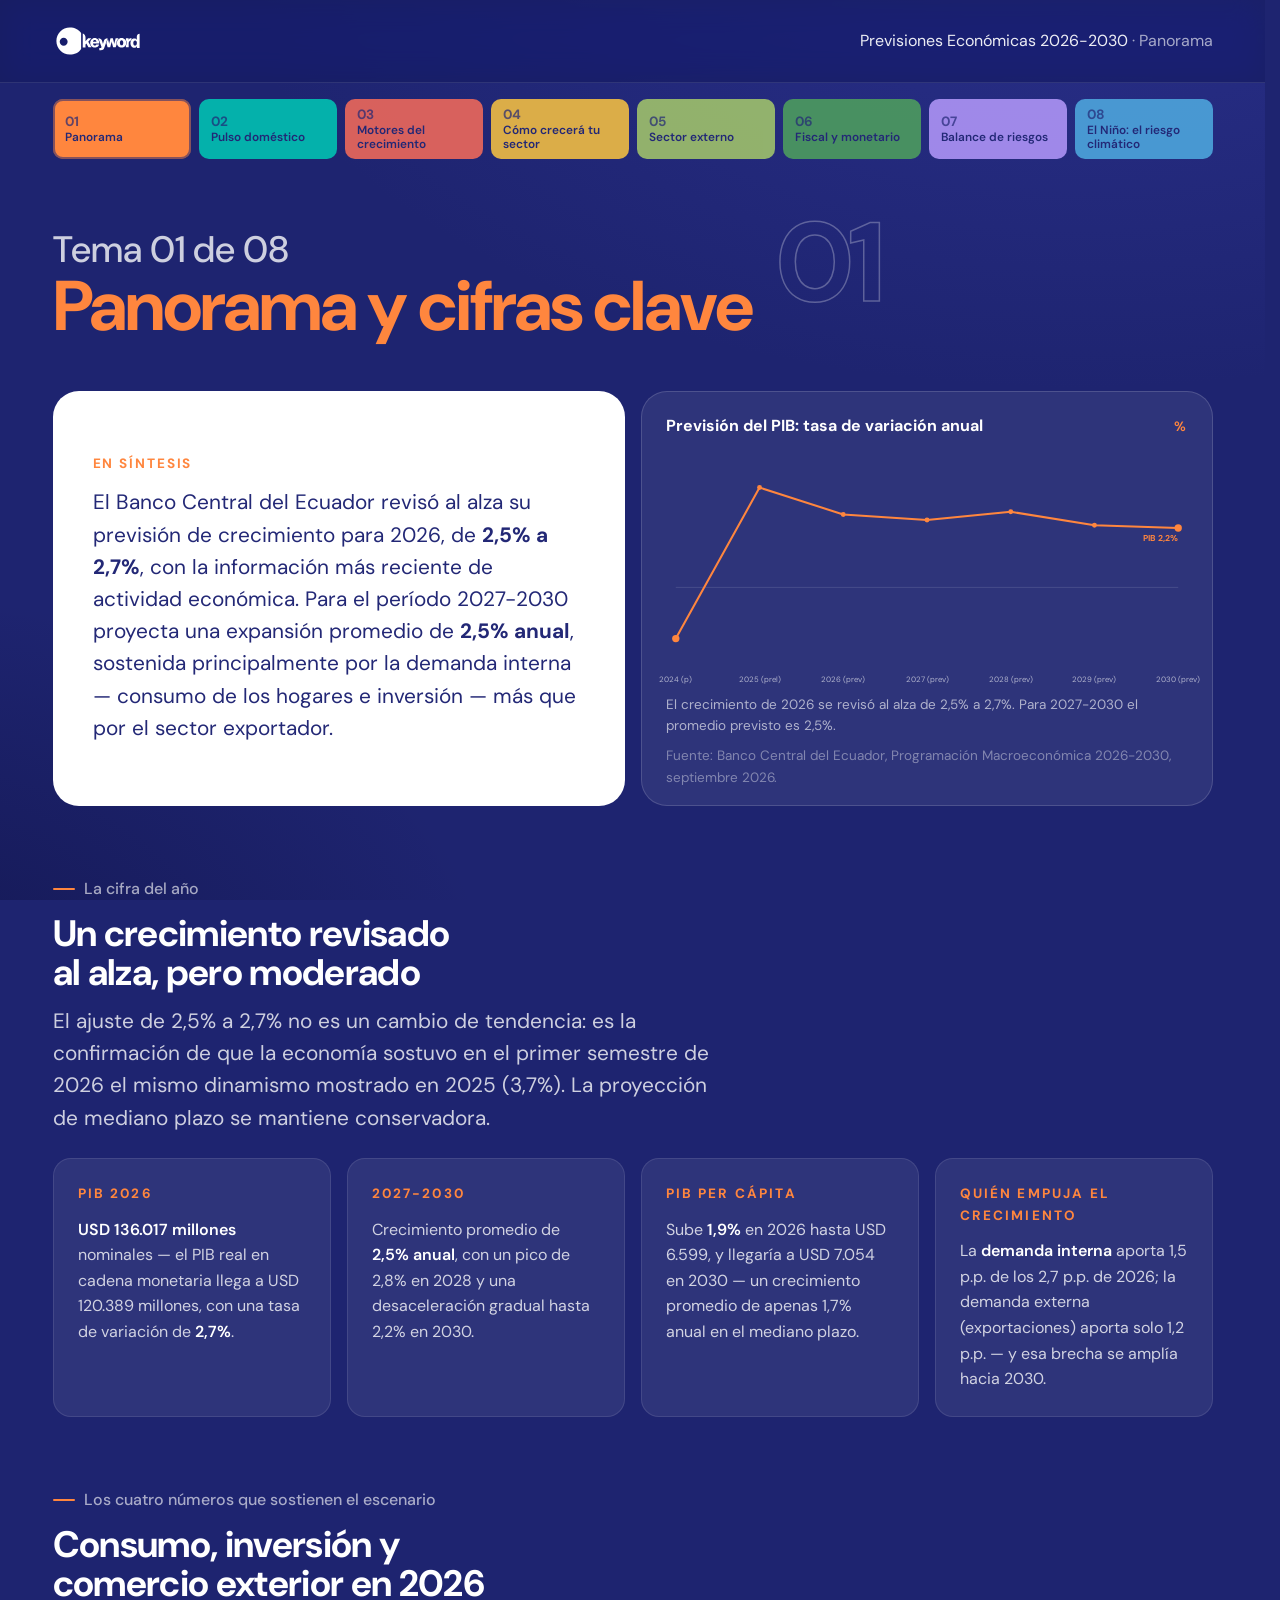
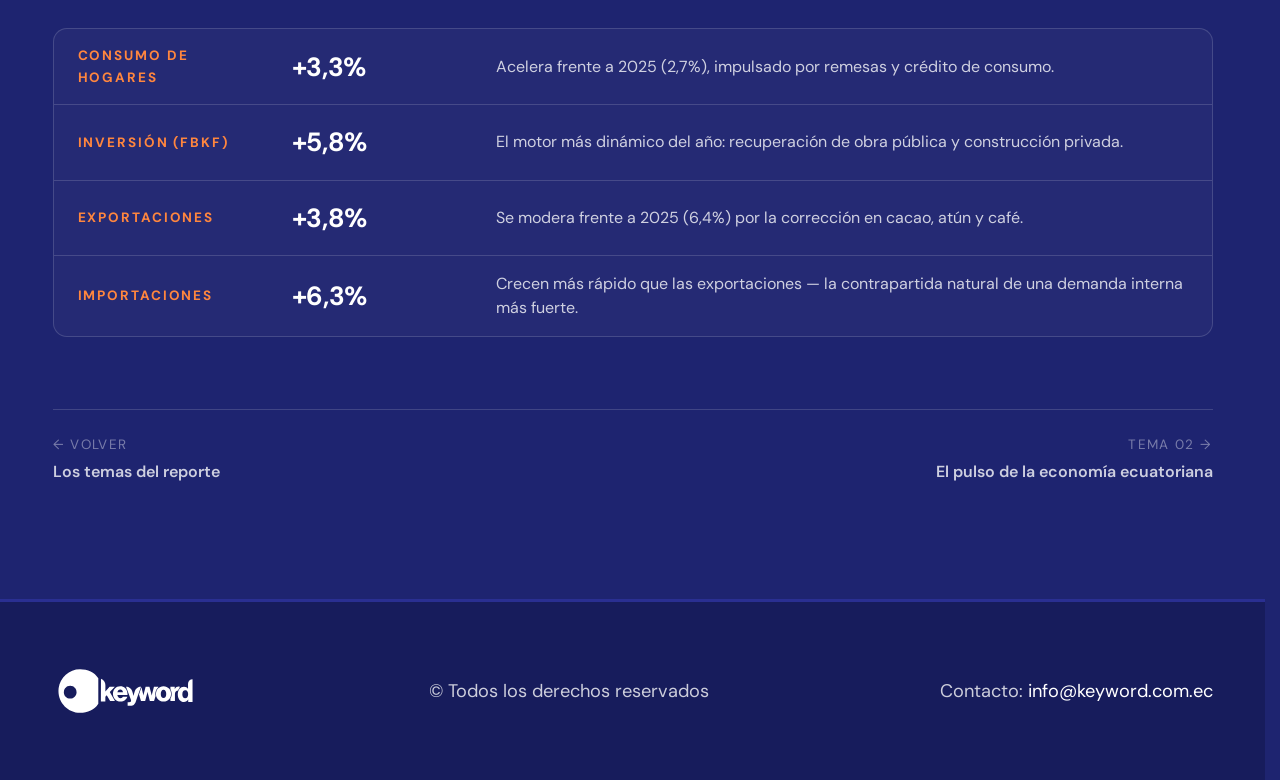
==== commit 58de06bb: "Reestructura contenido: quita entorno internacional y cierre empresarial, suma industrias - Elimina " ====
--- a/pages/tema-01-panorama.html
+++ b/pages/tema-01-panorama.html
@@ -30,14 +30,14 @@
     <a class="obj-nav-top__item obj-nav-top__item--1" href="tema-01-panorama.html" aria-current="page">
       <small>01</small><span>Panorama</span>
     </a>
-    <a class="obj-nav-top__item obj-nav-top__item--2" href="tema-02-entorno-internacional.html">
-      <small>02</small><span>Internacional</span>
+    <a class="obj-nav-top__item obj-nav-top__item--2" href="tema-02-pulso-domestico.html">
+      <small>02</small><span>Pulso doméstico</span>
     </a>
-    <a class="obj-nav-top__item obj-nav-top__item--3" href="tema-03-pulso-domestico.html">
-      <small>03</small><span>Pulso doméstico</span>
+    <a class="obj-nav-top__item obj-nav-top__item--3" href="tema-03-motores.html">
+      <small>03</small><span>Motores del crecimiento</span>
     </a>
-    <a class="obj-nav-top__item obj-nav-top__item--4" href="tema-04-motores.html">
-      <small>04</small><span>Motores del crecimiento</span>
+    <a class="obj-nav-top__item obj-nav-top__item--4" href="tema-04-industrias.html">
+      <small>04</small><span>Cómo crecerá tu sector</span>
     </a>
     <a class="obj-nav-top__item obj-nav-top__item--5" href="tema-05-externo.html">
       <small>05</small><span>Sector externo</span>
@@ -51,15 +51,12 @@
     <a class="obj-nav-top__item obj-nav-top__item--8" href="tema-08-el-nino.html">
       <small>08</small><span>El Niño: el riesgo climático</span>
     </a>
-    <a class="obj-nav-top__item obj-nav-top__item--9" href="tema-09-empresas.html">
-      <small>09</small><span>Qué significa para tu empresa</span>
-    </a>
   </div>
 </nav>
 
 <section class="obj-hero obj-hero--1" aria-labelledby="titulo-tema">
   <div class="wrap">
-    <p class="obj-hero__kicker">Tema 01 de 09</p>
+    <p class="obj-hero__kicker">Tema 01 de 08</p>
     <div class="obj-hero__row">
       <h1 class="obj-hero__name" id="titulo-tema">Panorama y cifras clave</h1>
       <span class="obj-hero__num" aria-hidden="true">01</span>
@@ -75,7 +72,7 @@
     <p class="chart-card__title">Previsión del PIB: tasa de variación anual</p>
     <span class="chart-card__unit">%</span>
   </div>
-  <svg class="chart chart--line" viewBox="0 0 640 300" role="img" aria-label="Previsión del PIB: tasa de variación anual"><line class="chart-grid0" x1="12" y1="175.8" x2="628" y2="175.8"/><polyline class="chart-line chart-draw" data-len="732.4" style="stroke:var(--obj-1);stroke-dasharray:732.4;stroke-dashoffset:732.4" points="12.0,238.6 114.7,53.4 217.3,86.4 320.0,93.1 422.7,83.1 525.3,99.7 628.0,103.0"/><circle class="chart-dot" style="fill:var(--obj-1)" cx="12.0" cy="238.6" r="4.5"/><circle class="chart-dot" style="fill:var(--obj-1)" cx="114.7" cy="53.4" r="3"/><circle class="chart-dot" style="fill:var(--obj-1)" cx="217.3" cy="86.4" r="3"/><circle class="chart-dot" style="fill:var(--obj-1)" cx="320.0" cy="93.1" r="3"/><circle class="chart-dot" style="fill:var(--obj-1)" cx="422.7" cy="83.1" r="3"/><circle class="chart-dot" style="fill:var(--obj-1)" cx="525.3" cy="99.7" r="3"/><circle class="chart-dot" style="fill:var(--obj-1)" cx="628.0" cy="103.0" r="4.5"/><text class="chart-label" style="fill:var(--obj-1)" x="628.0" y="119.0" text-anchor="end">PIB 2,2%</text><text class="chart-axis" x="12.0" y="292" text-anchor="middle">2024 (p)</text><text class="chart-axis" x="114.7" y="292" text-anchor="middle">2025 (prel)</text><text class="chart-axis" x="217.3" y="292" text-anchor="middle">2026 (prev)</text><text class="chart-axis" x="320.0" y="292" text-anchor="middle">2027 (prev)</text><text class="chart-axis" x="422.7" y="292" text-anchor="middle">2028 (prev)</text><text class="chart-axis" x="525.3" y="292" text-anchor="middle">2029 (prev)</text><text class="chart-axis" x="628.0" y="292" text-anchor="middle">2030 (prev)</text></svg>
+  <svg class="chart chart--line" viewBox="0 0 640 300" role="img" aria-label="Previsión del PIB: tasa de variación anual"><line class="chart-grid0" x1="12" y1="175.8" x2="628" y2="175.8"/><polyline class="chart-line chart-draw" data-len="732.4" style="stroke:var(--obj-1);stroke-dasharray:732.4;stroke-dashoffset:732.4" points="12.0,238.6 114.7,53.4 217.3,86.4 320.0,93.1 422.7,83.1 525.3,99.7 628.0,103.0"/><circle class="chart-dot" tabindex="0" style="fill:var(--obj-1)" cx="12.0" cy="238.6" r="4.5"><title>PIB · 2024 (p): -1,9%</title></circle><circle class="chart-dot" tabindex="0" style="fill:var(--obj-1)" cx="114.7" cy="53.4" r="3"><title>PIB · 2025 (prel): 3,7%</title></circle><circle class="chart-dot" tabindex="0" style="fill:var(--obj-1)" cx="217.3" cy="86.4" r="3"><title>PIB · 2026 (prev): 2,7%</title></circle><circle class="chart-dot" tabindex="0" style="fill:var(--obj-1)" cx="320.0" cy="93.1" r="3"><title>PIB · 2027 (prev): 2,5%</title></circle><circle class="chart-dot" tabindex="0" style="fill:var(--obj-1)" cx="422.7" cy="83.1" r="3"><title>PIB · 2028 (prev): 2,8%</title></circle><circle class="chart-dot" tabindex="0" style="fill:var(--obj-1)" cx="525.3" cy="99.7" r="3"><title>PIB · 2029 (prev): 2,3%</title></circle><circle class="chart-dot" tabindex="0" style="fill:var(--obj-1)" cx="628.0" cy="103.0" r="4.5"><title>PIB · 2030 (prev): 2,2%</title></circle><text class="chart-label" style="fill:var(--obj-1)" x="628.0" y="119.0" text-anchor="end">PIB 2,2%</text><text class="chart-axis" x="12.0" y="292" text-anchor="middle">2024 (p)</text><text class="chart-axis" x="114.7" y="292" text-anchor="middle">2025 (prel)</text><text class="chart-axis" x="217.3" y="292" text-anchor="middle">2026 (prev)</text><text class="chart-axis" x="320.0" y="292" text-anchor="middle">2027 (prev)</text><text class="chart-axis" x="422.7" y="292" text-anchor="middle">2028 (prev)</text><text class="chart-axis" x="525.3" y="292" text-anchor="middle">2029 (prev)</text><text class="chart-axis" x="628.0" y="292" text-anchor="middle">2030 (prev)</text></svg>
   <figcaption class="chart-card__note">El crecimiento de 2026 se revisó al alza de 2,5% a 2,7%. Para 2027-2030 el promedio previsto es 2,5%.</figcaption>
   <p class="chart-card__source">Fuente: Banco Central del Ecuador, Programación Macroeconómica 2026-2030, septiembre 2026.</p>
 </figure>
@@ -138,28 +135,14 @@
     </div>
     </div>
 
-    <div class="business-take reveal">
-  <p class="business-take__title">Qué implica para tu empresa</p>
-  <div class="business-take__grid">
-    <div class="business-take__item reveal">
-      <p class="business-take__func">Planeación comercial</p>
-      <p class="business-take__text">El crecimiento de 2026-2030 se apoya en el <strong>mercado doméstico</strong>, no en la demanda externa. Los negocios orientados a consumo interno y construcción tienen un viento más favorable que los puramente exportadores.</p>
-    </div>
-    <div class="business-take__item reveal">
-      <p class="business-take__func">Horizonte de inversión</p>
-      <p class="business-take__text">2,5% anual es un crecimiento moderado y sostenido, no un boom. Sirve como referencia realista para proyectar demanda en planes a 3-5 años — sin descontar los riesgos que se detallan más adelante en este reporte.</p>
-    </div>
-  </div>
-</div>
-
     <nav class="obj-pager" aria-label="Navegación entre temas">
     <a class="obj-pager__link" href="../index.html#temas">
       <small>&larr; Volver</small>
-      <strong>Los 9 temas del reporte</strong>
+      <strong>Los temas del reporte</strong>
     </a>
-    <a class="obj-pager__link obj-pager__link--next" href="tema-02-entorno-internacional.html">
+    <a class="obj-pager__link obj-pager__link--next" href="tema-02-pulso-domestico.html">
       <small>Tema 02 &rarr;</small>
-      <strong>Entorno internacional</strong>
+      <strong>El pulso de la economía ecuatoriana</strong>
     </a>
     </nav>
   </div>
--- a/css/styles.css
+++ b/css/styles.css
@@ -2603,6 +2603,7 @@
 .chart-axis--row { font-size: 10px; fill: var(--t-75); font-weight: 600; }
 .chart-grid0 { stroke: var(--t-15); stroke-width: 1; }
 .chart-val { font-size: 10.5px; fill: var(--white); font-weight: 700; font-variant-numeric: tabular-nums; }
+.chart-val__sub { fill: var(--t-60); font-weight: 500; }
 .chart-label { font-size: 10.5px; font-weight: 700; }
 
 .chart-line {
@@ -2612,12 +2613,24 @@
   stroke-linejoin: round;
   transition: stroke-dashoffset 1400ms var(--ease);
 }
-.chart-dot { transition: r var(--t-fast) var(--ease); }
-
+.chart-dot {
+  transition: r var(--t-fast) var(--ease), filter var(--t-fast) var(--ease);
+  cursor: pointer;
+}
+.chart-dot:hover, .chart-dot:focus-visible { r: 6.5; filter: brightness(1.25); outline: none; }
+
+/* Interactividad: cada barra/punto lleva un <title> (tooltip nativo del
+   navegador con la cifra exacta) — esta respuesta visual en hover/foco
+   es la señal de que la marca es interactiva. */
 .chart-bar {
   rx: 3;
   transform-box: fill-box;
-  transition: transform 900ms var(--ease);
+  transition: transform 900ms var(--ease), filter var(--t-fast) var(--ease);
+  cursor: pointer;
+}
+.chart-bar:hover, .chart-bar:focus-visible {
+  filter: brightness(1.22) drop-shadow(0 2px 8px rgba(0,0,0,0.25));
+  outline: none;
 }
 .chart--bars .chart-bar.chart-draw-v,
 .chart--diverging .chart-bar,
@@ -2650,6 +2663,36 @@
 /* =============================================================
    Mapa de riesgos — factores al alza / a la baja
    ============================================================= */
+
+/* Barra de proporción — lectura instantánea antes de leer una sola
+   tarjeta: cuántos factores empujan a favor vs. en contra. */
+.risk-ratio {
+  display: flex;
+  min-height: 76px;
+  border-radius: var(--r-lg);
+  overflow: hidden;
+  margin-bottom: var(--s-4);
+  box-shadow: var(--elev-1);
+}
+.risk-ratio__seg {
+  display: flex;
+  flex-direction: column;
+  align-items: center;
+  justify-content: center;
+  gap: 0.15rem;
+  padding: var(--s-3);
+  color: var(--ink);
+}
+.risk-ratio__seg--alza { background: var(--green); }
+.risk-ratio__seg--baja { background: var(--orange); }
+.risk-ratio__n { font-size: clamp(1.5rem, 3vw, 2rem); font-weight: 700; line-height: 1; }
+.risk-ratio__label {
+  font-size: var(--fs-xs);
+  font-weight: 700;
+  letter-spacing: 0.06em;
+  text-transform: uppercase;
+}
+
 .risk-grid {
   display: grid;
   grid-template-columns: 1fr 1fr;
@@ -2674,54 +2717,99 @@
   border: 1px solid var(--t-15);
   border-radius: var(--r);
   margin-bottom: var(--s-3);
-  transition: background var(--t-fast) var(--ease), border-color var(--t-fast) var(--ease);
-}
+  transition: background var(--t-fast) var(--ease), border-color var(--t-fast) var(--ease), transform var(--t-fast) var(--ease);
+}
+.risk-card:hover { transform: translateY(-2px); }
 .risk-col--alza .risk-card:hover { background: var(--t-10); border-color: rgba(162, 197, 107, 0.4); }
 .risk-col--baja .risk-card:hover { background: var(--t-10); border-color: rgba(255, 134, 62, 0.4); }
+.risk-card__icon {
+  display: inline-flex;
+  align-items: center;
+  justify-content: center;
+  width: 36px;
+  height: 36px;
+  border-radius: 50%;
+  margin-bottom: var(--s-2);
+}
+.risk-card__icon svg { width: 18px; height: 18px; }
+.risk-col--alza .risk-card__icon { background: rgba(162, 197, 107, 0.16); color: var(--green); }
+.risk-col--baja .risk-card__icon { background: rgba(255, 134, 62, 0.16); color: var(--orange); }
 .risk-card__title { font-size: var(--fs-base); font-weight: 700; color: var(--white); margin-bottom: 0.4rem; }
 .risk-card__text { font-size: var(--fs-sm); color: var(--t-75); line-height: 1.55; }
 
-/* =============================================================
-   Cierre "Qué implica para tu empresa"
-   ============================================================= */
-.business-take {
-  margin-top: clamp(2.5rem, 6vw, 4rem);
-  padding: clamp(1.75rem, 4vw, 2.5rem);
-  background: linear-gradient(155deg, rgba(1, 197, 180, 0.14), rgba(1, 197, 180, 0.03) 60%);
-  border: 1px solid rgba(1, 197, 180, 0.28);
-  border-radius: var(--r-xl);
-}
-.business-take__title {
+/* Versión compacta del home: solo títulos, como chips con ícono */
+.risk-chip-cols {
+  display: grid;
+  grid-template-columns: 1fr 1fr;
+  gap: var(--s-4);
+  margin-bottom: var(--s-5);
+}
+@media (max-width: 700px) { .risk-chip-cols { grid-template-columns: 1fr; } }
+.risk-chip-col__label {
+  font-size: var(--fs-xs);
+  font-weight: 700;
+  letter-spacing: 0.1em;
+  text-transform: uppercase;
+  color: var(--t-60);
+  margin-bottom: var(--s-2);
+}
+.risk-chip-list { list-style: none; margin: 0; padding: 0; display: flex; flex-direction: column; gap: 0.5rem; }
+.risk-chip {
   display: flex;
   align-items: center;
   gap: 0.6rem;
-  font-size: var(--fs-lg);
-  font-weight: 700;
-  color: var(--white);
-  margin-bottom: var(--s-4);
-}
-.business-take__title::before {
-  content: "";
-  width: 26px; height: 26px;
+  padding: 0.6rem 0.85rem;
+  background: var(--t-08);
+  border: 1px solid var(--t-15);
+  border-radius: 999px;
+  font-size: var(--fs-sm);
+  font-weight: 600;
+  color: var(--t-90);
+  transition: background var(--t-fast) var(--ease);
+}
+.risk-chip:hover { background: var(--t-10); }
+.risk-chip__icon {
   flex-shrink: 0;
+  display: inline-flex;
+  align-items: center;
+  justify-content: center;
+  width: 24px;
+  height: 24px;
   border-radius: 50%;
-  background: var(--obj-2);
-}
-.business-take__grid {
-  display: grid;
-  grid-template-columns: repeat(auto-fit, minmax(240px, 1fr));
-  gap: var(--s-4);
-}
-.business-take__item { display: flex; flex-direction: column; gap: 0.35rem; }
-.business-take__func {
-  font-size: var(--fs-xs);
-  font-weight: 700;
-  letter-spacing: 0.1em;
-  text-transform: uppercase;
-  color: var(--obj-2);
-}
-.business-take__text { font-size: var(--fs-sm); line-height: 1.6; color: var(--t-90); }
-.business-take__text strong { color: var(--white); font-weight: 700; }
+}
+.risk-chip__icon svg { width: 13px; height: 13px; }
+.risk-chip--alza .risk-chip__icon { background: rgba(162, 197, 107, 0.2); color: var(--green); }
+.risk-chip--baja .risk-chip__icon { background: rgba(255, 134, 62, 0.2); color: var(--orange); }
+
+/* Panel del home — mismo tratamiento visual que el cierre de El Niño */
+.risk-panel {
+  position: relative;
+  padding: clamp(2.25rem, 5vw, 3.5rem);
+  border-radius: var(--r-xl);
+  background: linear-gradient(135deg, rgba(162, 197, 107, 0.14), rgba(255, 134, 62, 0.05) 65%);
+  border: 1px solid var(--t-15);
+  overflow: hidden;
+}
+.risk-panel__eyebrow {
+  display: inline-flex; align-items: center; gap: 0.6rem;
+  font-size: var(--fs-sm); font-weight: 600; color: var(--t-75); margin-bottom: var(--s-2);
+}
+.risk-panel__eyebrow::before { content: ""; width: 22px; height: 2px; background: var(--green); border-radius: 2px; }
+.risk-panel__title { font-size: var(--fs-2xl); max-width: 32ch; margin-bottom: var(--s-3); }
+.risk-panel__lead { font-size: var(--fs-md); color: var(--t-90); line-height: 1.6; max-width: 62ch; margin-bottom: var(--s-5); }
+.risk-panel__cta {
+  display: inline-flex; align-items: center; gap: 0.5rem;
+  padding: 0.9rem 1.6rem;
+  background: var(--white);
+  color: var(--ink);
+  font-weight: 700;
+  border-radius: 999px;
+  text-decoration: none;
+  transition: transform var(--t-fast) var(--ease), filter var(--t-fast) var(--ease);
+}
+.risk-panel__cta:hover { transform: translateY(-2px); filter: brightness(0.96); }
+.risk-panel__cta svg { width: 16px; height: 16px; transition: transform var(--t-fast) var(--ease); }
+.risk-panel__cta:hover svg { transform: translateX(3px); }
 
 /* Bloque de cierre del home ("El dato más noticioso") */
 .closing-panel {
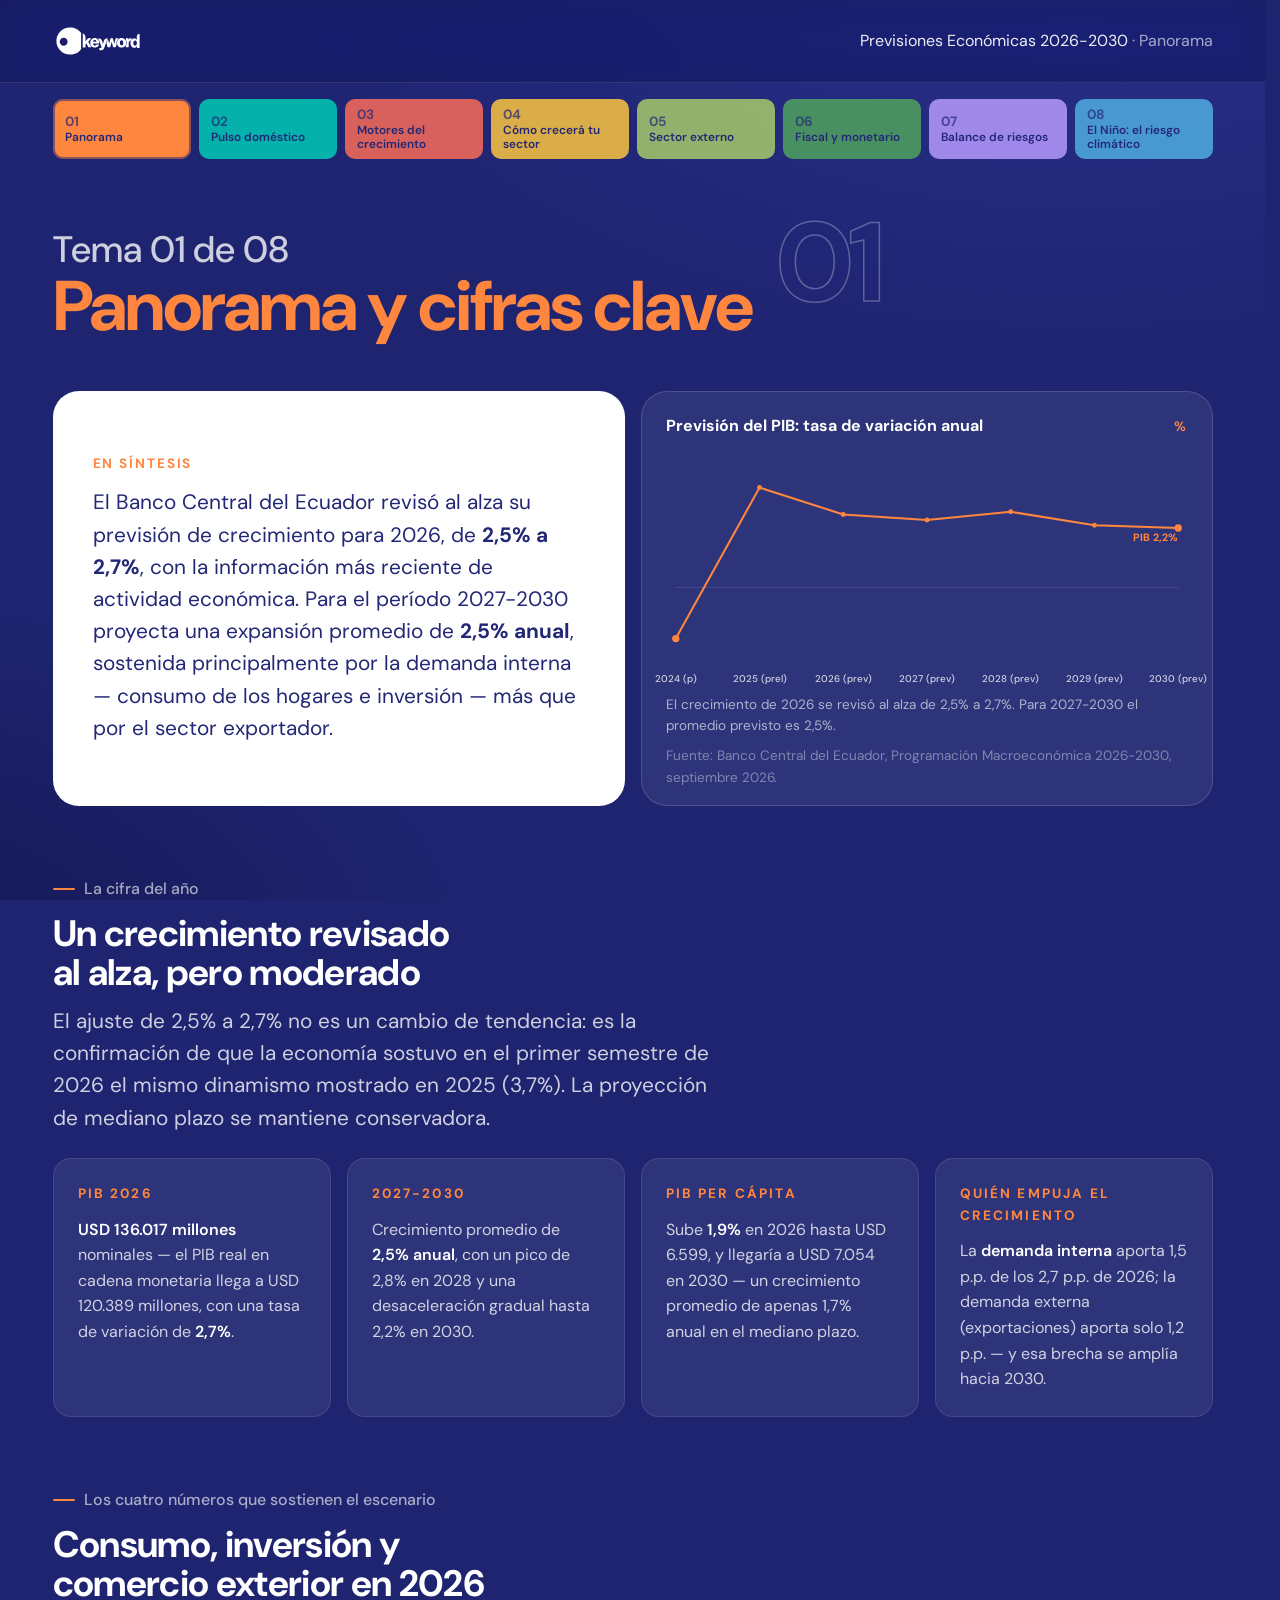
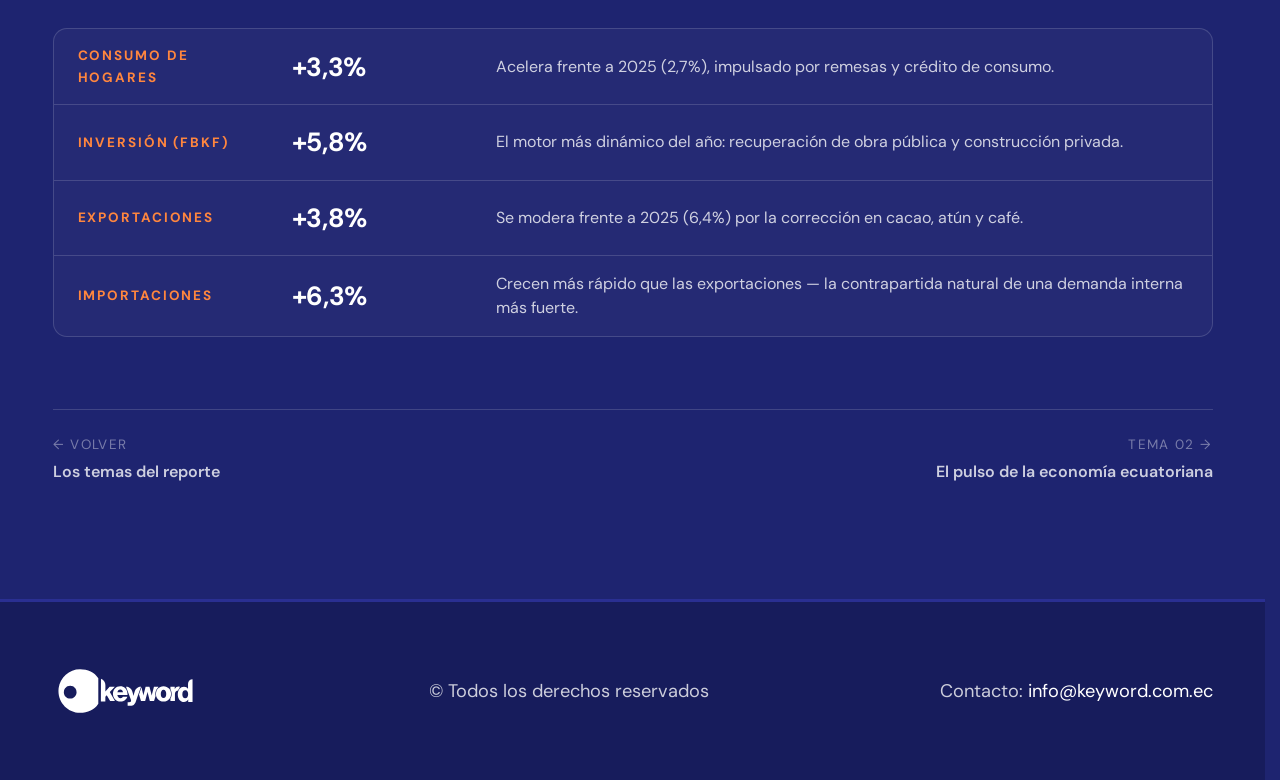
==== commit cfde41af: "Tooltips interactivos reales + tipografía de ejes más legible - Cada gráfico ahora tiene un tooltip " ====
--- a/pages/tema-01-panorama.html
+++ b/pages/tema-01-panorama.html
@@ -72,7 +72,8 @@
     <p class="chart-card__title">Previsión del PIB: tasa de variación anual</p>
     <span class="chart-card__unit">%</span>
   </div>
-  <svg class="chart chart--line" viewBox="0 0 640 300" role="img" aria-label="Previsión del PIB: tasa de variación anual"><line class="chart-grid0" x1="12" y1="175.8" x2="628" y2="175.8"/><polyline class="chart-line chart-draw" data-len="732.4" style="stroke:var(--obj-1);stroke-dasharray:732.4;stroke-dashoffset:732.4" points="12.0,238.6 114.7,53.4 217.3,86.4 320.0,93.1 422.7,83.1 525.3,99.7 628.0,103.0"/><circle class="chart-dot" tabindex="0" style="fill:var(--obj-1)" cx="12.0" cy="238.6" r="4.5"><title>PIB · 2024 (p): -1,9%</title></circle><circle class="chart-dot" tabindex="0" style="fill:var(--obj-1)" cx="114.7" cy="53.4" r="3"><title>PIB · 2025 (prel): 3,7%</title></circle><circle class="chart-dot" tabindex="0" style="fill:var(--obj-1)" cx="217.3" cy="86.4" r="3"><title>PIB · 2026 (prev): 2,7%</title></circle><circle class="chart-dot" tabindex="0" style="fill:var(--obj-1)" cx="320.0" cy="93.1" r="3"><title>PIB · 2027 (prev): 2,5%</title></circle><circle class="chart-dot" tabindex="0" style="fill:var(--obj-1)" cx="422.7" cy="83.1" r="3"><title>PIB · 2028 (prev): 2,8%</title></circle><circle class="chart-dot" tabindex="0" style="fill:var(--obj-1)" cx="525.3" cy="99.7" r="3"><title>PIB · 2029 (prev): 2,3%</title></circle><circle class="chart-dot" tabindex="0" style="fill:var(--obj-1)" cx="628.0" cy="103.0" r="4.5"><title>PIB · 2030 (prev): 2,2%</title></circle><text class="chart-label" style="fill:var(--obj-1)" x="628.0" y="119.0" text-anchor="end">PIB 2,2%</text><text class="chart-axis" x="12.0" y="292" text-anchor="middle">2024 (p)</text><text class="chart-axis" x="114.7" y="292" text-anchor="middle">2025 (prel)</text><text class="chart-axis" x="217.3" y="292" text-anchor="middle">2026 (prev)</text><text class="chart-axis" x="320.0" y="292" text-anchor="middle">2027 (prev)</text><text class="chart-axis" x="422.7" y="292" text-anchor="middle">2028 (prev)</text><text class="chart-axis" x="525.3" y="292" text-anchor="middle">2029 (prev)</text><text class="chart-axis" x="628.0" y="292" text-anchor="middle">2030 (prev)</text></svg>
+  <svg class="chart chart--line" viewBox="0 0 640 300" role="img" aria-label="Previsión del PIB: tasa de variación anual" data-orient="x" data-x0="12" data-step="102.67" data-n="7" data-plot-top="20" data-plot-bottom="272"><line class="chart-grid0" x1="12" y1="175.8" x2="628" y2="175.8"/><polyline class="chart-line chart-draw" data-len="732.4" style="stroke:var(--obj-1);stroke-dasharray:732.4;stroke-dashoffset:732.4" points="12.0,238.6 114.7,53.4 217.3,86.4 320.0,93.1 422.7,83.1 525.3,99.7 628.0,103.0"/><circle class="chart-dot" data-idx="0" style="fill:var(--obj-1)" cx="12.0" cy="238.6" r="4.5"><title>PIB · 2024 (p): -1,9%</title></circle><circle class="chart-dot" data-idx="1" style="fill:var(--obj-1)" cx="114.7" cy="53.4" r="3"><title>PIB · 2025 (prel): 3,7%</title></circle><circle class="chart-dot" data-idx="2" style="fill:var(--obj-1)" cx="217.3" cy="86.4" r="3"><title>PIB · 2026 (prev): 2,7%</title></circle><circle class="chart-dot" data-idx="3" style="fill:var(--obj-1)" cx="320.0" cy="93.1" r="3"><title>PIB · 2027 (prev): 2,5%</title></circle><circle class="chart-dot" data-idx="4" style="fill:var(--obj-1)" cx="422.7" cy="83.1" r="3"><title>PIB · 2028 (prev): 2,8%</title></circle><circle class="chart-dot" data-idx="5" style="fill:var(--obj-1)" cx="525.3" cy="99.7" r="3"><title>PIB · 2029 (prev): 2,3%</title></circle><circle class="chart-dot" data-idx="6" style="fill:var(--obj-1)" cx="628.0" cy="103.0" r="4.5"><title>PIB · 2030 (prev): 2,2%</title></circle><text class="chart-label" style="fill:var(--obj-1)" x="628.0" y="119.0" text-anchor="end">PIB 2,2%</text><rect class="chart-hitzone" x="12.0" y="14.0" width="616.0" height="258.0" fill="transparent"/><text class="chart-axis" x="12.0" y="292" text-anchor="middle">2024 (p)</text><text class="chart-axis" x="114.7" y="292" text-anchor="middle">2025 (prel)</text><text class="chart-axis" x="217.3" y="292" text-anchor="middle">2026 (prev)</text><text class="chart-axis" x="320.0" y="292" text-anchor="middle">2027 (prev)</text><text class="chart-axis" x="422.7" y="292" text-anchor="middle">2028 (prev)</text><text class="chart-axis" x="525.3" y="292" text-anchor="middle">2029 (prev)</text><text class="chart-axis" x="628.0" y="292" text-anchor="middle">2030 (prev)</text></svg>
+  <script type="application/json" class="chart-data">{"categories": ["2024 (p)", "2025 (prel)", "2026 (prev)", "2027 (prev)", "2028 (prev)", "2029 (prev)", "2030 (prev)"], "series": [{"name": "PIB", "accent": "obj-1", "values": [-1.9, 3.7, 2.7, 2.5, 2.8, 2.3, 2.2]}], "unit": "%"}</script>
   <figcaption class="chart-card__note">El crecimiento de 2026 se revisó al alza de 2,5% a 2,7%. Para 2027-2030 el promedio previsto es 2,5%.</figcaption>
   <p class="chart-card__source">Fuente: Banco Central del Ecuador, Programación Macroeconómica 2026-2030, septiembre 2026.</p>
 </figure>
--- a/css/styles.css
+++ b/css/styles.css
@@ -2599,12 +2599,12 @@
 
 .chart { width: 100%; height: auto; overflow: visible; }
 .chart text { font-family: var(--font); }
-.chart-axis { font-size: 9.5px; fill: var(--t-60); }
-.chart-axis--row { font-size: 10px; fill: var(--t-75); font-weight: 600; }
+.chart-axis { font-size: 12px; fill: var(--t-75); font-weight: 500; }
+.chart-axis--row { font-size: 12.5px; fill: var(--t-90); font-weight: 600; }
 .chart-grid0 { stroke: var(--t-15); stroke-width: 1; }
-.chart-val { font-size: 10.5px; fill: var(--white); font-weight: 700; font-variant-numeric: tabular-nums; }
-.chart-val__sub { fill: var(--t-60); font-weight: 500; }
-.chart-label { font-size: 10.5px; font-weight: 700; }
+.chart-val { font-size: 13px; fill: var(--white); font-weight: 700; font-variant-numeric: tabular-nums; }
+.chart-val__sub { fill: var(--t-60); font-weight: 500; font-size: 10.5px; }
+.chart-label { font-size: 13px; font-weight: 700; }
 
 .chart-line {
   fill: none;
@@ -2617,21 +2617,29 @@
   transition: r var(--t-fast) var(--ease), filter var(--t-fast) var(--ease);
   cursor: pointer;
 }
-.chart-dot:hover, .chart-dot:focus-visible { r: 6.5; filter: brightness(1.25); outline: none; }
-
-/* Interactividad: cada barra/punto lleva un <title> (tooltip nativo del
-   navegador con la cifra exacta) — esta respuesta visual en hover/foco
-   es la señal de que la marca es interactiva. */
+.chart-dot:hover, .chart-dot:focus-visible, .chart-dot.chart-mark--active {
+  r: 6.5; filter: brightness(1.3); outline: none;
+}
+
+/* Interactividad: al mover el mouse sobre cualquier punto del área de
+   trazado (chart-hitzone), js/main.js ubica la categoría más cercana y
+   marca TODAS las marcas de esa categoría con .chart-mark--active — así
+   se ve, en una sola pasada, el valor de todas las series en ese punto
+   (p.ej. crédito y captaciones del mismo año), no solo la que está bajo
+   el cursor. El <title> queda como respaldo nativo/accesible. */
 .chart-bar {
   rx: 3;
   transform-box: fill-box;
   transition: transform 900ms var(--ease), filter var(--t-fast) var(--ease);
   cursor: pointer;
 }
-.chart-bar:hover, .chart-bar:focus-visible {
+.chart-bar:hover, .chart-bar:focus-visible, .chart-bar.chart-mark--active {
   filter: brightness(1.22) drop-shadow(0 2px 8px rgba(0,0,0,0.25));
   outline: none;
 }
+.chart-hitzone { pointer-events: none; cursor: crosshair; }
+.chart-crosshair { stroke: var(--t-40); stroke-width: 1; stroke-dasharray: 3 3; pointer-events: none; }
+.chart-row-highlight { fill: var(--t-08); pointer-events: none; }
 .chart--bars .chart-bar.chart-draw-v,
 .chart--diverging .chart-bar,
 .chart--hbars .chart-bar {
@@ -2659,6 +2667,39 @@
   font-weight: 600;
 }
 .chart-legend__item i { width: 10px; height: 10px; border-radius: 3px; display: inline-block; }
+
+/* Tooltip flotante — una sola instancia reutilizada por todos los charts
+   (js/main.js la crea una vez y la reposiciona). Muestra TODAS las series
+   de la categoría bajo el cursor, con nombre, color y valor. */
+.chart-tooltip {
+  position: fixed;
+  z-index: 200;
+  pointer-events: none;
+  background: var(--indigo-deep);
+  border: 1px solid var(--t-15);
+  border-radius: 12px;
+  padding: 0.7rem 0.9rem;
+  box-shadow: var(--elev-3);
+  min-width: 150px;
+  max-width: 260px;
+  opacity: 0;
+  transform: translateY(4px);
+  transition: opacity 120ms ease, transform 120ms ease;
+}
+.chart-tooltip.is-visible { opacity: 1; transform: none; }
+.chart-tooltip__cat {
+  font-size: var(--fs-xs);
+  font-weight: 700;
+  letter-spacing: 0.03em;
+  color: var(--white);
+  margin-bottom: 0.45rem;
+  padding-bottom: 0.4rem;
+  border-bottom: 1px solid var(--t-15);
+}
+.chart-tooltip__row { display: flex; align-items: center; gap: 0.5rem; padding: 0.18rem 0; }
+.chart-tooltip__swatch { width: 9px; height: 9px; border-radius: 3px; flex-shrink: 0; }
+.chart-tooltip__name { color: var(--t-75); font-size: var(--fs-xs); flex: 1; }
+.chart-tooltip__val { color: var(--white); font-weight: 700; font-size: var(--fs-sm); font-variant-numeric: tabular-nums; }
 
 /* =============================================================
    Mapa de riesgos — factores al alza / a la baja
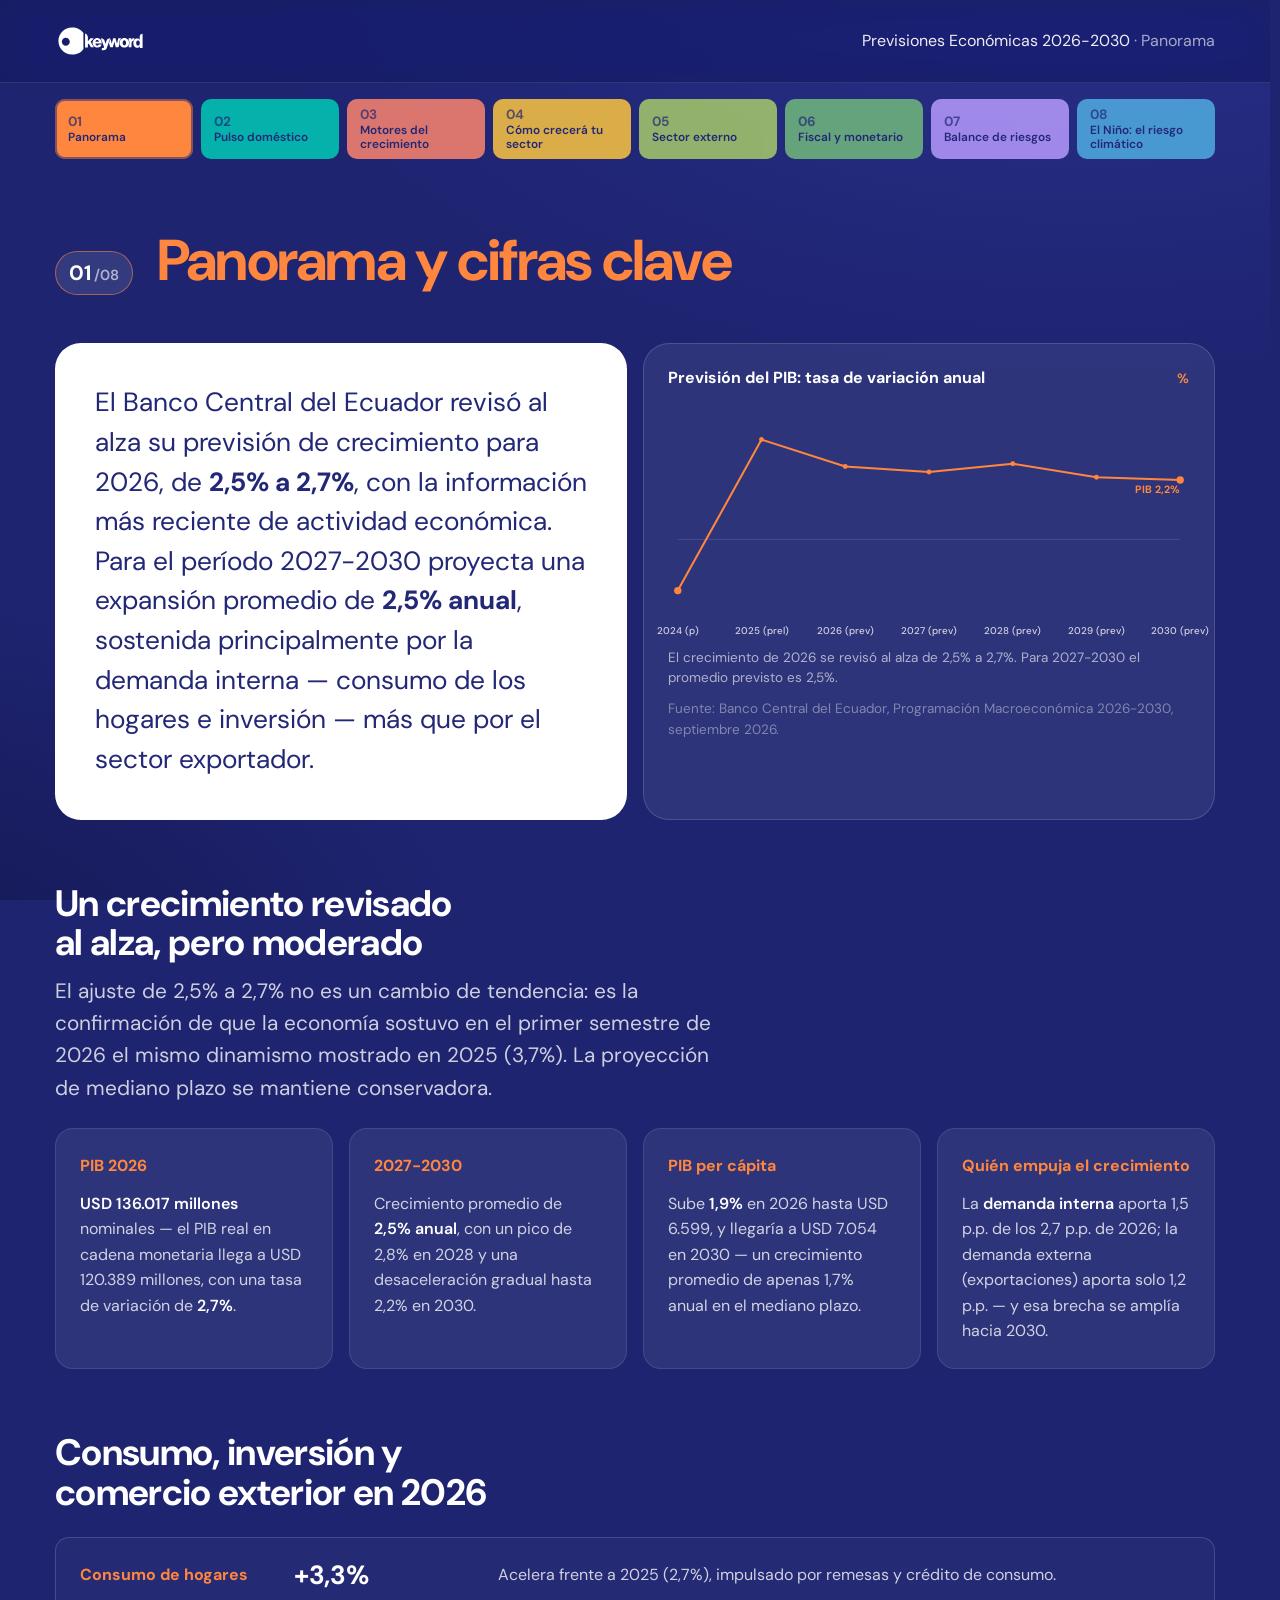
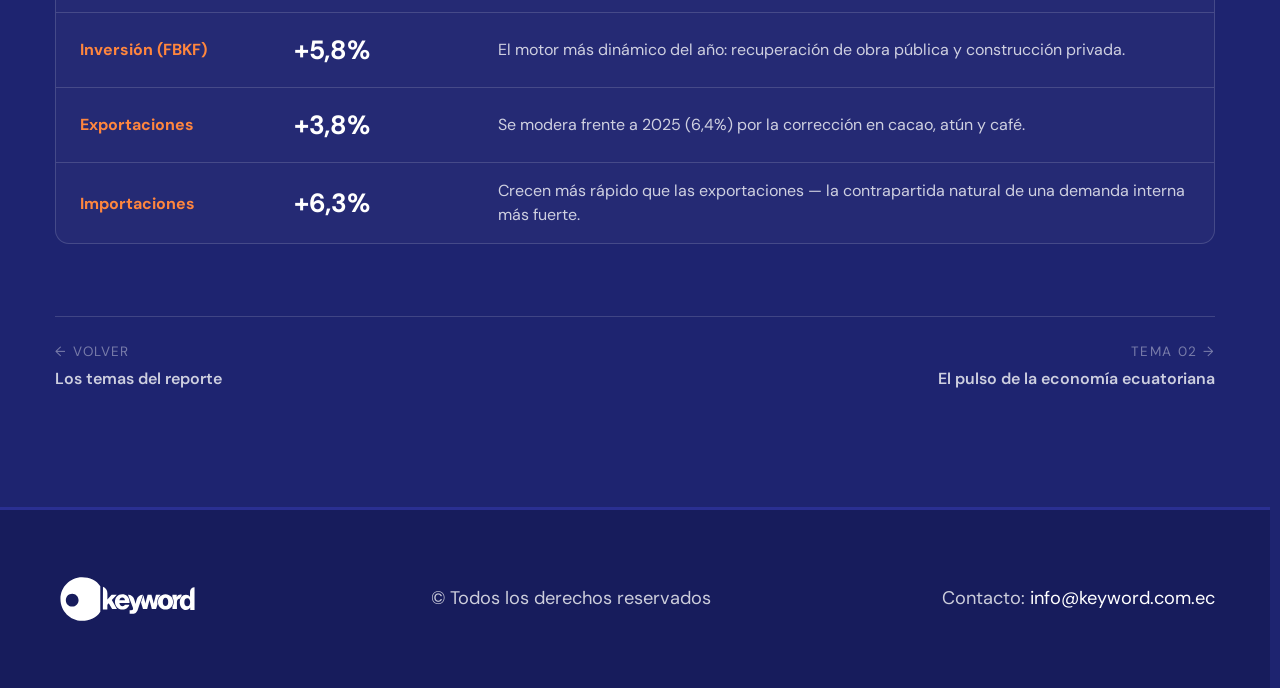
==== commit bc9c7ac9: "Auditoría de diseño AAA: fotografía, jerarquía sin eyebrows, motion consolidado Cambios de diseño de" ====
--- a/pages/tema-01-panorama.html
+++ b/pages/tema-01-panorama.html
@@ -56,15 +56,13 @@
 
 <section class="obj-hero obj-hero--1" aria-labelledby="titulo-tema">
   <div class="wrap">
-    <p class="obj-hero__kicker">Tema 01 de 08</p>
     <div class="obj-hero__row">
+      <span class="obj-hero__num" aria-hidden="true">01<small>/08</small></span>
       <h1 class="obj-hero__name" id="titulo-tema">Panorama y cifras clave</h1>
-      <span class="obj-hero__num" aria-hidden="true">01</span>
     </div>
 
     <div class="obj-lead">
       <div class="obj-lead__card reveal">
-        <p class="obj-lead__label">En síntesis</p>
         <p class="obj-lead__text">El Banco Central del Ecuador revisó al alza su previsión de crecimiento para 2026, de <strong>2,5% a 2,7%</strong>, con la información más reciente de actividad económica. Para el período 2027-2030 proyecta una expansión promedio de <strong>2,5% anual</strong>, sostenida principalmente por la demanda interna — consumo de los hogares e inversión — más que por el sector exportador.</p>
       </div>
       <figure class="chart-card reveal ">
@@ -79,27 +77,28 @@
 </figure>
     </div>
 
-    <div class="roadmap" style="margin-top: clamp(2.5rem, 6vw, 4rem);">
+    
+
+    <div class="roadmap">
     <div class="fact-section reveal">
-      <header class="fact-section__head reveal">
-        <p class="fact-section__eyebrow">La cifra del año</p>
+      <header class="fact-section__head">
         <h2 class="fact-section__title">Un crecimiento revisado al alza, pero moderado</h2>
         <p class="fact-section__lead">El ajuste de 2,5% a 2,7% no es un cambio de tendencia: es la confirmación de que la economía sostuvo en el primer semestre de 2026 el mismo dinamismo mostrado en 2025 (3,7%). La proyección de mediano plazo se mantiene conservadora.</p>
       </header>
-      <div class="facts-grid">
-            <div class="fact reveal">
+      <div class="facts-grid reveal">
+            <div class="fact">
               <p class="fact__label">PIB 2026</p>
               <p class="fact__text"><strong>USD 136.017 millones</strong> nominales — el PIB real en cadena monetaria llega a USD 120.389 millones, con una tasa de variación de <strong>2,7%</strong>.</p>
             </div>
-            <div class="fact reveal">
+            <div class="fact">
               <p class="fact__label">2027-2030</p>
               <p class="fact__text">Crecimiento promedio de <strong>2,5% anual</strong>, con un pico de 2,8% en 2028 y una desaceleración gradual hasta 2,2% en 2030.</p>
             </div>
-            <div class="fact reveal">
+            <div class="fact">
               <p class="fact__label">PIB per cápita</p>
               <p class="fact__text">Sube <strong>1,9%</strong> en 2026 hasta USD 6.599, y llegaría a USD 7.054 en 2030 — un crecimiento promedio de apenas 1,7% anual en el mediano plazo.</p>
             </div>
-            <div class="fact reveal">
+            <div class="fact">
               <p class="fact__label">Quién empuja el crecimiento</p>
               <p class="fact__text">La <strong>demanda interna</strong> aporta 1,5 p.p. de los 2,7 p.p. de 2026; la demanda externa (exportaciones) aporta solo 1,2 p.p. — y esa brecha se amplía hacia 2030.</p>
             </div>
@@ -107,27 +106,26 @@
     </div>
 
     <div class="fact-section reveal">
-      <header class="fact-section__head reveal">
-        <p class="fact-section__eyebrow">Los cuatro números que sostienen el escenario</p>
+      <header class="fact-section__head">
         <h2 class="fact-section__title">Consumo, inversión y comercio exterior en 2026</h2>
       </header>
-      <div class="stats-list">
-          <div class="stat-row reveal">
+      <div class="stats-list reveal">
+          <div class="stat-row">
             <p class="stat-row__key">Consumo de hogares</p>
             <p class="stat-row__val">+3,3%</p>
             <p class="stat-row__ctx">Acelera frente a 2025 (2,7%), impulsado por remesas y crédito de consumo.</p>
           </div>
-          <div class="stat-row reveal">
+          <div class="stat-row">
             <p class="stat-row__key">Inversión (FBKF)</p>
             <p class="stat-row__val">+5,8%</p>
             <p class="stat-row__ctx">El motor más dinámico del año: recuperación de obra pública y construcción privada.</p>
           </div>
-          <div class="stat-row reveal">
+          <div class="stat-row">
             <p class="stat-row__key">Exportaciones</p>
             <p class="stat-row__val">+3,8%</p>
             <p class="stat-row__ctx">Se modera frente a 2025 (6,4%) por la corrección en cacao, atún y café.</p>
           </div>
-          <div class="stat-row reveal">
+          <div class="stat-row">
             <p class="stat-row__key">Importaciones</p>
             <p class="stat-row__val">+6,3%</p>
             <p class="stat-row__ctx">Crecen más rápido que las exportaciones — la contrapartida natural de una demanda interna más fuerte.</p>
--- a/css/styles.css
+++ b/css/styles.css
@@ -33,10 +33,10 @@
   /* 11 acentos, uno por tema */
   --obj-1: #FF863E;
   --obj-2: #01C5B4;
-  --obj-3: #F26A5A;
+  --obj-3: #F5826F;
   --obj-4: #F5C042;
   --obj-5: #A2C56B;
-  --obj-6: #4E9F5E;
+  --obj-6: #6FB47C;
   --obj-7: #B096F8;
   --obj-8: #4EA8DE;
   --obj-9: #E8618C;
@@ -126,6 +126,18 @@
   border-radius: 4px;
 }
 
+/* Scrollbar de la marca, no la del sistema */
+html { scrollbar-color: var(--t-40) transparent; scrollbar-width: thin; }
+::-webkit-scrollbar { width: 12px; height: 12px; }
+::-webkit-scrollbar-track { background: transparent; }
+::-webkit-scrollbar-thumb {
+  background: var(--t-40);
+  border-radius: 999px;
+  border: 3px solid var(--indigo);
+  background-clip: padding-box;
+}
+::-webkit-scrollbar-thumb:hover { background: var(--t-60); background-clip: padding-box; }
+
 h1, h2, h3, h4 {
   font-weight: 700;
   line-height: 1.08;
@@ -187,12 +199,15 @@
 .nav-crumbs a:hover { color: var(--orange); }
 
 /* ============================================================
-   HERO — split como la portada del PDF (texto | foto fundida)
+   HERO — fotografía editorial a sangre + degradado de lectura
    ============================================================ */
 .hero {
   position: relative;
   overflow: hidden;
   isolation: isolate;
+  display: flex;
+  align-items: flex-end;
+  min-height: clamp(560px, 88vh, 880px);
 }
 .hero__media {
   position: absolute;
@@ -203,79 +218,37 @@
   width: 100%;
   height: 100%;
   object-fit: cover;
-  object-position: 70% center;
-  opacity: 0.55;
-}
-/* Degradado izquierda→derecha: el texto siempre asienta sobre índigo */
+  object-position: center 58%;
+}
+/* De abajo hacia arriba: el titular siempre asienta sobre índigo sólido,
+   el cielo de la foto respira arriba sin overlay pesado */
 .hero__media::after {
   content: "";
   position: absolute;
   inset: 0;
   background:
-    linear-gradient(90deg,
-      var(--indigo) 0%,
-      rgba(30, 36, 112, 0.96) 34%,
-      rgba(30, 36, 112, 0.72) 58%,
-      rgba(30, 36, 112, 0.35) 100%),
     linear-gradient(0deg,
-      rgba(30, 36, 112, 0.9) 0%,
-      transparent 30%);
+      var(--indigo) 4%,
+      rgba(23, 28, 92, 0.85) 32%,
+      rgba(23, 28, 92, 0.28) 62%,
+      rgba(23, 28, 92, 0.5) 100%);
 }
 
 .hero__inner {
-  display: grid;
-  grid-template-columns: minmax(0, 760px);
-  min-height: clamp(560px, 76vh, 800px);
-  align-content: center;
-  padding-block: clamp(4rem, 9vw, 6.5rem);
-}
-
-/* Logo dentro del banner — firma editorial de la referencia */
-.hero__logo {
-  height: clamp(52px, 6.5vw, 78px);
-  width: auto;
-  margin-bottom: clamp(2rem, 5vw, 3.25rem);
-}
-.hero__eyebrow {
-  font-size: clamp(1.05rem, 0.9rem + 0.7vw, 1.5rem);
-  font-weight: 400;
-  line-height: 1.35;
-  color: var(--t-75);
-  margin-bottom: var(--s-3);
-  max-width: 30ch;
-}
+  max-width: 900px;
+  padding-block: clamp(2.5rem, 6vw, 4rem) clamp(3rem, 7vw, 5.5rem);
+}
+
 .hero__title {
   font-size: var(--fs-hero);
-  max-width: 15ch;
+  max-width: 17ch;
   margin-bottom: var(--s-4);
 }
 .hero__subtitle {
   font-size: var(--fs-md);
   line-height: 1.55;
-  color: var(--t-75);
-  max-width: 54ch;
-}
-.hero__meta {
-  margin-top: clamp(2rem, 5vw, 3.25rem);
-  display: flex;
-  flex-wrap: wrap;
-  gap: var(--s-4) var(--s-6);
-}
-.hero__meta span {
-  font-size: var(--fs-xs);
-  font-weight: 600;
-  letter-spacing: 0.14em;
-  text-transform: uppercase;
-  color: var(--t-60);
-}
-.hero__meta strong {
-  display: block;
-  margin-top: 0.3rem;
-  font-size: var(--fs-md);
-  font-weight: 600;
-  letter-spacing: normal;
-  text-transform: none;
-  color: var(--white);
+  color: var(--t-90);
+  max-width: 56ch;
 }
 
 /* ============================================================
@@ -285,50 +258,9 @@
 .section:first-of-type { padding-top: var(--s-section); }
 .section:last-of-type  { padding-bottom: var(--s-section); }
 
-/* Encabezado de sección con número outline (firma del PDF) */
 .section-mark {
-  position: relative;
   margin-bottom: clamp(2.25rem, 5vw, 3.5rem);
   max-width: 640px;
-}
-.section-mark__num {
-  position: absolute;
-  top: 50%;
-  right: calc(-1 * clamp(0rem, 8vw, 9rem));
-  transform: translateY(-58%);
-  font-size: clamp(5rem, 12vw, 9.5rem);
-  font-weight: 700;
-  line-height: 1;
-  letter-spacing: -0.04em;
-  color: transparent;
-  -webkit-text-stroke: 1.5px var(--t-15);
-  pointer-events: none;
-  user-select: none;
-}
-@media (max-width: 900px) {
-  .section-mark__num {
-    position: static;
-    display: block;
-    transform: none;
-    font-size: 4rem;
-    margin-bottom: 0.25rem;
-  }
-}
-.section-mark__eyebrow {
-  display: inline-flex;
-  align-items: center;
-  gap: 0.6rem;
-  font-size: var(--fs-sm);
-  font-weight: 500;
-  color: var(--t-60);
-  margin-bottom: var(--s-2);
-}
-.section-mark__eyebrow::before {
-  content: "";
-  width: 22px;
-  height: 2px;
-  background: var(--orange);
-  border-radius: 2px;
 }
 .section-mark__title {
   font-size: var(--fs-2xl);
@@ -366,10 +298,8 @@
 }
 .fact:hover { background: var(--t-10); border-color: var(--t-15); }
 .fact__label {
-  font-size: var(--fs-xs);
-  font-weight: 700;
-  letter-spacing: 0.16em;
-  text-transform: uppercase;
+  font-size: var(--fs-sm);
+  font-weight: 700;
   color: var(--orange);
 }
 .fact__text {
@@ -406,103 +336,6 @@
 }
 
 /* ============================================================
-   Aspectos — cita + tarjetas temáticas
-   ============================================================ */
-.pull-quote {
-  margin: 0 0 clamp(2rem, 5vw, 3rem);
-  padding-left: var(--s-5);
-  border-left: 3px solid var(--orange);
-  font-size: var(--fs-lg);
-  font-weight: 500;
-  line-height: 1.45;
-  max-width: 68ch;
-  text-wrap: pretty;
-}
-.pull-quote strong { font-weight: 700; }
-.pull-quote cite {
-  display: block;
-  margin-top: var(--s-3);
-  font-style: normal;
-  font-size: var(--fs-xs);
-  font-weight: 600;
-  letter-spacing: 0.14em;
-  text-transform: uppercase;
-  color: var(--t-60);
-}
-
-.topic-grid {
-  display: grid;
-  gap: var(--s-3);
-  grid-template-columns: repeat(2, 1fr);
-}
-@media (max-width: 800px) { .topic-grid { grid-template-columns: 1fr; } }
-
-.topic {
-  position: relative;
-  border-radius: var(--r-lg);
-  padding: var(--s-5);
-  display: flex;
-  flex-direction: column;
-  gap: var(--s-3);
-  overflow: hidden;
-  isolation: isolate;
-  transition: transform var(--t-med) var(--ease), filter var(--t-med) var(--ease);
-}
-.topic:hover { transform: translateY(-4px); }
-.topic::after {
-  content: "";
-  position: absolute;
-  z-index: -1;
-  top: -50%;
-  right: -25%;
-  width: 75%;
-  aspect-ratio: 1;
-  border-radius: 50%;
-  background: radial-gradient(circle, currentColor 0%, transparent 68%);
-  opacity: 0.1;
-  pointer-events: none;
-}
-
-/* Cada tarjeta toma un color del sistema — el fondo plano las apagaba */
-.topic--a { background: var(--indigo-deep); color: var(--white); }
-.topic--b { background: #4349B4;            color: var(--white); }
-.topic--c { background: var(--green);       color: var(--ink); }
-.topic--d { background: #B096F8;            color: var(--ink); }
-.topic--a:hover, .topic--b:hover { filter: brightness(1.2); }
-.topic--c:hover, .topic--d:hover { filter: brightness(1.05); }
-
-.topic__head {
-  display: flex;
-  align-items: center;
-  gap: var(--s-3);
-}
-.topic__icon {
-  flex-shrink: 0;
-  width: 52px;
-  height: 52px;
-  border-radius: 50%;
-  border: 1.5px solid currentColor;
-  border-color: color-mix(in srgb, currentColor 45%, transparent);
-  display: grid;
-  place-items: center;
-  color: inherit;
-}
-.topic__title { font-size: var(--fs-md); color: inherit; }
-.topic ul {
-  margin: 0;
-  padding-left: 1.15rem;
-  font-size: var(--fs-sm);
-  line-height: 1.55;
-  display: flex;
-  flex-direction: column;
-  gap: 0.5rem;
-  color: inherit;
-}
-.topic ul li { opacity: 0.88; }
-.topic ul li::marker { opacity: 0.5; }
-.topic ul li strong { font-weight: 700; opacity: 1; }
-
-/* ============================================================
    MURO DE OBJETIVOS — cover cards (firma del PDF)
    11 temas: grid auto-fill, sin el hack de centrado de fila 2
    ============================================================ */
@@ -563,19 +396,14 @@
   line-height: 1.16;
   max-width: 9ch;
 }
-.obj-cover__cta {
+/* Pill principal: acción explícita "Explorar tema →" */
+.obj-cover__cta-pill {
   position: relative;
   z-index: 1;
   margin-top: auto;
-  display: flex;
-  flex-direction: column;
-  align-items: flex-start;
-  gap: 6px;
-}
-/* Pill principal: acción explícita "Explorar pilar →" */
-.obj-cover__cta-pill {
   display: inline-flex;
   align-items: center;
+  align-self: flex-start;
   gap: 6px;
   padding: 7px 13px 7px 14px;
   background: var(--ink);
@@ -602,30 +430,7 @@
 .obj-cover:focus-visible .obj-cover__cta-pill svg {
   transform: translateX(3px);
 }
-/* Meta abajo: "N lineamientos" en tono secundario */
-.obj-cover__meta {
-  font-family: "DM Sans", sans-serif;
-  font-size: 11px;
-  font-weight: 600;
-  letter-spacing: 0.06em;
-  color: var(--ink);
-  opacity: 0.6;
-  text-transform: uppercase;
-}
-.obj-cover:hover .obj-cover__meta,
-.obj-cover:focus-visible .obj-cover__meta { opacity: 0.85; }
-
-.obj-cover__photo {
-  flex: 1;
-  overflow: hidden;
-  background: var(--indigo-deep);
-}
-.obj-cover__photo img {
-  width: 100%;
-  height: 100%;
-  object-fit: cover;
-  transition: transform 600ms var(--ease);
-}
+
 .obj-cover:hover .obj-cover__photo img { transform: scale(1.05); }
 
 .obj-cover--1 .obj-cover__top { background: var(--obj-1); }
@@ -636,9 +441,6 @@
 .obj-cover--6 .obj-cover__top { background: var(--obj-6); }
 .obj-cover--7 .obj-cover__top { background: var(--obj-7); }
 .obj-cover--8 .obj-cover__top { background: var(--obj-8); }
-.obj-cover--9 .obj-cover__top { background: var(--obj-9); }
-.obj-cover--10 .obj-cover__top { background: var(--obj-10); }
-.obj-cover--11 .obj-cover__top { background: var(--obj-11); }
 
 /* ============================================================
    PÁGINA DE OBJETIVO
@@ -709,50 +511,38 @@
 .obj-nav-top__item--4 { background: var(--obj-4); }
 .obj-nav-top__item--5 { background: var(--obj-5); }
 .obj-nav-top__item--6 { background: var(--obj-6); }
+.obj-nav-top__item--7 { background: var(--obj-7); }
 .obj-nav-top__item--8 { background: var(--obj-8); }
-.obj-nav-top__item--9 { background: var(--obj-9); }
-.obj-nav-top__item--10 { background: var(--obj-10); }
-.obj-nav-top__item--11 { background: var(--obj-11); }
-.obj-nav-top__item--7 { background: var(--obj-7); }
-
-/* Hero del objetivo — "Objetivo / Nombre / número outline" */
+
+/* Hero del objetivo — numeral compacto + nombre, sin kicker ni ghost-number */
 .obj-hero { padding-block: clamp(2.5rem, 7vw, 4.5rem) 0; }
-.obj-hero__kicker {
-  font-size: var(--fs-xl);
-  font-weight: 500;
-  color: var(--t-75);
-  line-height: 1;
-}
 .obj-hero__row {
-  position: relative;
-  display: inline-block;
-  max-width: 100%;
-  padding-right: clamp(3rem, 10vw, 8rem);
-}
+  display: flex;
+  align-items: baseline;
+  gap: clamp(0.9rem, 2.5vw, 1.5rem);
+  flex-wrap: wrap;
+}
+.obj-hero__num {
+  flex-shrink: 0;
+  display: inline-flex;
+  align-items: baseline;
+  gap: 0.2rem;
+  padding: 0.3rem 0.8rem;
+  border-radius: 999px;
+  background: var(--t-10);
+  border: 1px solid var(--t-15);
+  font-size: var(--fs-md);
+  font-weight: 700;
+  font-variant-numeric: tabular-nums;
+  color: var(--white);
+}
+.obj-hero__num small { font-size: 0.7em; font-weight: 600; color: var(--t-60); }
 .obj-hero__name {
-  font-size: var(--fs-3xl);
+  font-size: clamp(2rem, 6.5vw, 3.6rem);
   font-weight: 700;
   letter-spacing: -0.03em;
-  line-height: 1.02;
-  margin-top: 0.2rem;
-  /* Nombres largos ("Institucionalidad") deben poder reducirse
-     sin romper el ancho del viewport en móvil */
-  font-size: clamp(2rem, 8.5vw, 4.4rem);
+  line-height: 1.05;
   overflow-wrap: anywhere;
-}
-.obj-hero__num {
-  position: absolute;
-  top: -0.55em;
-  right: 0;
-  font-size: clamp(3rem, 9vw, 7rem);
-  font-weight: 700;
-  line-height: 1;
-  letter-spacing: -0.04em;
-  color: transparent;
-  -webkit-text-stroke: 1.5px rgba(255, 255, 255, 0.28);
-  pointer-events: none;
-  user-select: none;
-  max-width: 100%;
 }
 .obj-hero--1 .obj-hero__name { color: var(--obj-1); }
 .obj-hero--2 .obj-hero__name { color: var(--obj-2); }
@@ -762,123 +552,34 @@
 .obj-hero--6 .obj-hero__name { color: var(--obj-6); }
 .obj-hero--7 .obj-hero__name { color: var(--obj-7); }
 .obj-hero--8 .obj-hero__name { color: var(--obj-8); }
-.obj-hero--9 .obj-hero__name { color: var(--obj-9); }
-.obj-hero--10 .obj-hero__name { color: var(--obj-10); }
-.obj-hero--11 .obj-hero__name { color: var(--obj-11); }
-
-/* Descriptor con conector de punto.
-   OJO: hoy no se emite en ninguna página. En el PDF de referencia el eje
-   tiene DOS textos distintos (una bajada temática + el objetivo), pero
-   nuestro documento trae un solo texto por objetivo, así que este bloque
-   repetía palabra por palabra lo que ya dice la tarjeta blanca.
-   El estilo se conserva por si más adelante llega una bajada propia. */
-.obj-hero__desc {
-  position: relative;
-  margin-top: var(--s-5);
-  padding: var(--s-4) var(--s-5);
-  max-width: 760px;
-  background: var(--t-08);
-  border: 1px solid var(--t-15);
-  border-radius: var(--r-lg);
-  font-size: var(--fs-md);
-  line-height: 1.55;
-  color: var(--t-90);
-}
-.obj-hero__desc::before {
-  content: "";
-  position: absolute;
-  left: -5px;
-  top: 50%;
-  transform: translateY(-50%);
-  width: 10px;
-  height: 10px;
-  border-radius: 50%;
-}
-.obj-hero--1 .obj-hero__desc::before { background: var(--obj-1); }
-.obj-hero--2 .obj-hero__desc::before { background: var(--obj-2); }
-.obj-hero--3 .obj-hero__desc::before { background: var(--obj-3); }
-.obj-hero--4 .obj-hero__desc::before { background: var(--obj-4); }
-.obj-hero--5 .obj-hero__desc::before { background: var(--obj-5); }
-.obj-hero--6 .obj-hero__desc::before { background: var(--obj-6); }
-.obj-hero--7 .obj-hero__desc::before { background: var(--obj-7); }
-.obj-hero__desc strong { color: var(--white); font-weight: 700; }
-
-/* Tarjeta blanca de objetivo + foto — el badge solapa la unión */
-.obj-intro {
-  position: relative;
-  display: grid;
-  grid-template-columns: 1.15fr 1fr;
-  gap: var(--s-3);
-  margin-top: clamp(2rem, 4vw, 3rem);
-  align-items: stretch;
-}
-@media (max-width: 760px) { .obj-intro { grid-template-columns: 1fr; } }
-
-.obj-intro__card {
-  position: relative;
-  background: var(--white);
-  color: var(--ink);
-  border-radius: var(--r-lg);
-  padding: clamp(1.75rem, 3.5vw, 2.5rem);
-  display: flex;
-  flex-direction: column;
-  justify-content: center;
-  gap: var(--s-2);
-  min-height: 220px;
-}
-.obj-intro__label {
-  font-size: var(--fs-lg);
-  font-weight: 700;
-  color: var(--ink);
-}
-.obj-intro__text {
-  font-size: var(--fs-md);
-  line-height: 1.45;
-  color: var(--ink);
-  max-width: 32ch;
-}
-.obj-intro__text b { font-weight: 700; }
-.obj-intro__text span { font-weight: 400; color: #414765; }
-
-/* El badge vive en la costura entre tarjeta y foto, como en el PDF */
-.obj-intro__badge {
-  position: absolute;
-  top: 50%;
-  left: calc(1.15fr);
-  z-index: 3;
-  width: clamp(64px, 7vw, 84px);
-  aspect-ratio: 1;
-  border-radius: 50%;
-  background: var(--indigo);
-  color: var(--white);
-  display: grid;
-  place-items: center;
-  transform: translate(-50%, -50%);
-  box-shadow: 0 0 0 6px var(--indigo);
-}
-/* Posición real: sobre la línea de división del grid */
-.obj-intro { --seam: 53.5%; }
-.obj-intro__badge { left: var(--seam); top: 34%; }
-@media (max-width: 760px) {
-  .obj-intro__badge { left: auto; right: var(--s-4); top: var(--s-4); transform: none; }
-}
-.obj-intro__badge svg { width: 55%; height: 55%; }
-
-/* La foto rellena la fila en vez de imponer su proporción natural:
-   así la altura la manda el texto de la tarjeta y no queda aire muerto. */
-.obj-intro__photo {
-  position: relative;
-  border-radius: var(--r-lg);
+.obj-hero--1 .obj-hero__num { border-color: color-mix(in srgb, var(--obj-1) 55%, transparent); }
+.obj-hero--2 .obj-hero__num { border-color: color-mix(in srgb, var(--obj-2) 55%, transparent); }
+.obj-hero--3 .obj-hero__num { border-color: color-mix(in srgb, var(--obj-3) 55%, transparent); }
+.obj-hero--4 .obj-hero__num { border-color: color-mix(in srgb, var(--obj-4) 55%, transparent); }
+.obj-hero--5 .obj-hero__num { border-color: color-mix(in srgb, var(--obj-5) 55%, transparent); }
+.obj-hero--6 .obj-hero__num { border-color: color-mix(in srgb, var(--obj-6) 55%, transparent); }
+.obj-hero--7 .obj-hero__num { border-color: color-mix(in srgb, var(--obj-7) 55%, transparent); }
+.obj-hero--8 .obj-hero__num { border-color: color-mix(in srgb, var(--obj-8) 55%, transparent); }
+
+/* Banner fotográfico editorial dentro de un tema (solo donde hay sujeto
+   real y fotografiable — no decoración de relleno) */
+.obj-photo {
+  margin: clamp(2rem, 4vw, 3rem) 0 0;
+  border-radius: var(--r-xl);
   overflow: hidden;
-  min-height: 220px;
-  background: var(--indigo-deep);
-}
-.obj-intro__photo img {
-  position: absolute;
-  inset: 0;
+}
+.obj-photo img {
   width: 100%;
-  height: 100%;
+  height: clamp(220px, 34vw, 420px);
   object-fit: cover;
+  display: block;
+}
+.obj-photo figcaption {
+  padding-top: var(--s-2);
+  font-size: var(--fs-xs);
+  color: var(--t-60);
+  line-height: 1.5;
+  max-width: 72ch;
 }
 
 /* ============================================================
@@ -888,324 +589,6 @@
    plazo con diana solapada.
    ============================================================ */
 .roadmap { margin-top: clamp(2.5rem, 6vw, 4rem); }
-
-/* Encabezado del roadmap.
-   El título es un puente gramatical, no adorno: en el Word, objetivo y
-   estrategia comparten fila y se leen como una sola oración ("Imponer el
-   control del territorio… incrementando el poder coercitivo…"). Al separar
-   la tarjeta del objetivo de las estrategias, los gerundios quedaban
-   colgando sin sujeto a la vista. "Cómo se alcanza este objetivo" devuelve
-   el marco. El eyebrow conserva el nombre que el documento le da a esta
-   sección. */
-.roadmap__head {
-  display: flex;
-  flex-wrap: wrap;
-  align-items: flex-end;
-  justify-content: space-between;
-  gap: var(--s-3);
-  margin-bottom: var(--s-5);
-  padding-bottom: var(--s-3);
-  border-bottom: 1px solid var(--t-15);
-}
-.roadmap__eyebrow {
-  display: inline-flex;
-  align-items: center;
-  gap: 0.6rem;
-  font-size: var(--fs-xs);
-  font-weight: 700;
-  letter-spacing: 0.16em;
-  text-transform: uppercase;
-  color: var(--orange);
-  margin-bottom: 0.5rem;
-}
-.roadmap__eyebrow::before {
-  content: "";
-  width: 20px;
-  height: 2px;
-  background: currentColor;
-  border-radius: 2px;
-}
-.roadmap__title { font-size: var(--fs-xl); }
-.roadmap__count {
-  font-size: var(--fs-sm);
-  color: var(--t-60);
-  padding-bottom: 0.2rem;
-}
-
-/* ---- Fase = plazo de ejecución ---- */
-.phase { padding-bottom: clamp(2.5rem, 5vw, 3.5rem); }
-.phase:last-of-type { padding-bottom: 0; }
-
-/* Bandera de plazo con diana solapada — firma del PDF */
-.phase__head {
-  display: flex;
-  align-items: center;
-  gap: var(--s-3);
-  margin-bottom: var(--s-4);
-}
-.phase__flag {
-  position: relative;
-  display: inline-flex;
-  align-items: center;
-  padding: 0.5rem 1.15rem 0.5rem 3.35rem;
-  border-radius: var(--r-sm);
-  font-size: var(--fs-md);
-  font-weight: 700;
-  color: var(--ink);
-  white-space: nowrap;
-  overflow: hidden;
-}
-/* La diana vive dentro de la bandera, no encaramada sobre el borde */
-.phase__diana {
-  position: absolute;
-  left: 0.4rem;
-  top: 50%;
-  transform: translateY(-50%);
-  width: 40px;
-  height: 40px;
-  color: var(--ink);
-  opacity: 0.65;
-  pointer-events: none;
-}
-.phase__n {
-  font-size: var(--fs-xs);
-  font-weight: 600;
-  letter-spacing: 0.1em;
-  text-transform: uppercase;
-  color: var(--t-60);
-  padding: 0.28rem 0.75rem;
-  border: 1px solid var(--t-15);
-  border-radius: 999px;
-  white-space: nowrap;
-}
-@media (max-width: 480px) { .phase__n { display: none; } }
-
-/* Color de la bandera por plazo */
-.phase--inmediata .phase__flag { background: var(--orange); }
-.phase--1 .phase__flag { background: #7BD8EA; }
-.phase--2 .phase__flag { background: var(--green); }
-.phase--3 .phase__flag { background: var(--obj-7); }
-
-/* ---- Grid en orden de lectura natural ----
-   Se usa grid y no `columns` a propósito: `columns` llena la primera
-   columna de arriba abajo antes de pasar a la segunda, y con estrategias
-   numeradas (1.1, 1.2…) el lector ve 1.1 junto a 1.6 y se pierde.
-   El grid ordena por filas: 1.1 | 1.2 / 1.3 | 1.4.
-
-   `align-items: stretch` (por defecto) iguala la altura de las tarjetas
-   DENTRO de cada fila, que es lo único que el ojo compara. No se igualan
-   todas las de la fase: la dispersión de texto llega a 4.2× en el objetivo 1
-   y las tarjetas cortas quedarían con un hueco enorme. Por fila el peor
-   caso es 2.5×, y el sobrante se reparte solo (ver .strat__inst). */
-.phase__grid {
-  position: relative;
-  display: grid;
-  grid-template-columns: repeat(2, 1fr);
-  column-gap: clamp(1.5rem, 3vw, 2.75rem);
-  row-gap: clamp(1.25rem, 2.5vw, 2rem);
-  /* Todas las tarjetas de una fase miden igual. Dentro de una fila el grid
-     ya las igualaba, pero entre filas variaban 12-54px y al bajar la vista
-     se leía como desorden. El sobrante no cae al fondo: .strat__body crece
-     y empuja la bandera de institución al pie, así las banderas se alinean
-     y aparece un ritmo horizontal. */
-  grid-auto-rows: 1fr;
-}
-/* Regla vertical entre columnas */
-.phase__grid::before {
-  content: "";
-  position: absolute;
-  left: 50%;
-  top: 0;
-  bottom: 0;
-  width: 1px;
-  background: var(--t-10);
-  transform: translateX(-50%);
-  pointer-events: none;
-}
-@media (max-width: 900px) {
-  .phase__grid {
-    grid-template-columns: 1fr;
-    /* En una sola columna igualar alturas haría que TODAS las tarjetas
-       midan lo que la más larga: una de dos líneas quedaría gigante.
-       Sin filas que emparejar, la altura natural es la correcta. */
-    grid-auto-rows: auto;
-  }
-  .phase__grid::before { display: none; }
-}
-
-/* ---- Tarjeta de estrategia ---- */
-.strat {
-  position: relative;
-  display: flex;
-  flex-direction: column;
-  margin-bottom: 0;
-  padding: clamp(1.35rem, 2.4vw, 1.9rem);
-  border-radius: var(--r-lg);
-  background: var(--t-08);
-  color: var(--t-90);
-  overflow: hidden;
-  isolation: isolate;
-  transition: transform var(--t-med) var(--ease), filter var(--t-med) var(--ease);
-}
-.strat:hover { transform: translateY(-4px); }
-
-/* El ícono flota, y los floats no funcionan dentro de un contenedor flex:
-   se volverían ítems del flex. Por eso el contenido va envuelto en este
-   bloque, que sí establece contexto de float. El bloque crece para llenar
-   la tarjeta y empuja la bandera de institución al pie. */
-.strat__body {
-  flex: 1;
-  min-width: 0;
-}
-
-/* Halo de esquina: da profundidad y evita el plano muerto */
-.strat::after {
-  content: "";
-  position: absolute;
-  z-index: -1;
-  top: -55%;
-  right: -30%;
-  width: 85%;
-  aspect-ratio: 1;
-  border-radius: 50%;
-  background: radial-gradient(circle, currentColor 0%, transparent 68%);
-  opacity: 0.09;
-  pointer-events: none;
-}
-.strat--flip::after { right: auto; left: -30%; }
-
-/* Línea divisoria entre filas — recurso del PDF.
-   En 2 columnas marca desde la 3.ª tarjeta (2.ª fila); en 1 columna,
-   desde la 2.ª. Nunca marca al vecino horizontal de la misma fila. */
-.strat:nth-child(n+3)::before {
-  content: "";
-  position: absolute;
-  top: calc(-1 * clamp(0.7rem, 1.3vw, 1rem));
-  left: 8%;
-  right: 8%;
-  height: 1px;
-  background: var(--t-15);
-}
-@media (max-width: 900px) {
-  .strat:nth-child(n+3)::before { content: none; }
-  .strat:nth-child(n+2)::before {
-    content: "";
-    position: absolute;
-    top: calc(-1 * clamp(0.7rem, 1.3vw, 1rem));
-    left: 8%;
-    right: 8%;
-    height: 1px;
-    background: var(--t-15);
-  }
-}
-
-/* Ícono grande: flota y el texto lo envuelve */
-.strat__glyph {
-  float: right;
-  shape-outside: circle(50%);
-  margin: 0.15rem 0 0.6rem 1.15rem;
-  color: currentColor;
-  opacity: 0.5;
-  width: clamp(72px, 10vw, 108px);
-  height: auto;
-}
-.strat--flip .strat__glyph {
-  float: left;
-  shape-outside: circle(50%);
-  margin: 0.15rem 1.15rem 0.6rem 0;
-}
-
-/* Numeral como chip.
-   OJO: hoy no se emite ningún .strat__num — la numeración está apagada
-   desde build.py (SHOW_NUM = False), porque las estrategias son acciones
-   independientes y el número no implica prioridad ni secuencia.
-   Para revivirla: poner SHOW_NUM = True en build.py y regenerar. Este
-   estilo se conserva intacto para ese caso. */
-.strat__num {
-  display: inline-block;
-  margin-bottom: 0.7rem;
-  padding: 0.18rem 0.62rem;
-  border-radius: 999px;
-  border: 1px solid currentColor;
-  border-color: color-mix(in srgb, currentColor 30%, transparent);
-  font-size: 0.72rem;
-  font-weight: 700;
-  letter-spacing: 0.06em;
-  opacity: 0.75;
-}
-
-/* Texto: negrita en el arranque + regular en el resto.
-   Es el recurso que le da ritmo a cada tarjeta del PDF. */
-.strat__text {
-  font-size: var(--fs-base);
-  line-height: 1.45;
-  margin: 0;
-}
-.strat__text b {
-  font-weight: 700;
-  color: inherit;
-}
-.strat__text span { opacity: 0.85; }
-
-/* Institución con tratamiento de bandera, ícono contenido.
-   `align-self: flex-start` la mantiene angosta (no se estira al ancho);
-   el margen superior fijo la separa del texto y, como .strat__body crece,
-   la bandera queda anclada al pie de la tarjeta. */
-.strat__inst {
-  position: relative;
-  align-self: flex-start;
-  display: inline-flex;
-  align-items: center;
-  margin-top: var(--s-4);
-  padding: 0.4rem 0.85rem 0.4rem 2.45rem;
-  border-radius: 9px;
-  background: rgba(255, 255, 255, 0.14);
-  font-size: 0.78rem;
-  font-weight: 600;
-  line-height: 1.25;
-  letter-spacing: 0.01em;
-  overflow: hidden;
-}
-.strat__inst-icon {
-  position: absolute;
-  left: 0.3rem;
-  top: 50%;
-  transform: translateY(-50%);
-  width: 28px;
-  height: 28px;
-  color: currentColor;
-  opacity: 0.8;
-  pointer-events: none;
-}
-
-/* ---- Rotación de fondos, como el PDF ---- */
-.strat--v1 { background: var(--indigo-deep); color: var(--white); }
-.strat--v2 { background: #4349B4; color: var(--white); }
-.strat--v3 { background: var(--accent, var(--orange)); color: var(--ink); }
-.strat--v4 { background: #B096F8; color: var(--ink); }
-.strat--v5 { background: #E7EAF2; color: var(--ink); }
-.strat--v6 { background: var(--green); color: var(--ink); }
-.strat--v7 { background: #01C5B4; color: var(--ink); }
-
-/* En fondos claros la bandera de institución invierte */
-.strat--v3 .strat__inst,
-.strat--v4 .strat__inst,
-.strat--v5 .strat__inst,
-.strat--v6 .strat__inst,
-.strat--v7 .strat__inst {
-  background: rgba(35, 40, 118, 0.16);
-}
-.strat--v3 .strat__glyph,
-.strat--v4 .strat__glyph,
-.strat--v5 .strat__glyph,
-.strat--v6 .strat__glyph,
-.strat--v7 .strat__glyph { opacity: 0.42; }
-.strat--v5::after { opacity: 0.06; }
-
-.strat--v3:hover, .strat--v4:hover, .strat--v5:hover,
-.strat--v6:hover, .strat--v7:hover { filter: brightness(1.05); }
-.strat--v1:hover, .strat--v2:hover { filter: brightness(1.2); }
-
 /* Acento por objetivo */
 .obj-page--1 { --accent: var(--obj-1); }
 .obj-page--2 { --accent: var(--obj-2); }
@@ -1215,9 +598,6 @@
 .obj-page--6 { --accent: var(--obj-6); }
 .obj-page--7 { --accent: var(--obj-7); }
 .obj-page--8 { --accent: var(--obj-8); }
-.obj-page--9 { --accent: var(--obj-9); }
-.obj-page--10 { --accent: var(--obj-10); }
-.obj-page--11 { --accent: var(--obj-11); }
 
 /* ---- Pager anterior / siguiente ---- */
 .obj-pager {
@@ -1305,390 +685,6 @@
     transition: none !important;
   }
 }
-
-/* ============================================================
-   ACE 2040 — Adiciones específicas del producto
-   ============================================================ */
-
-/* --- Fundamento del pilar (encima del roadmap) ------------------ */
-.pilar-framing {
-  margin: var(--s-5) 0 var(--s-6);
-  padding: var(--s-4) var(--s-5);
-  border-left: 3px solid var(--accent, var(--orange));
-  background: rgba(255,255,255,0.03);
-  border-radius: 0 12px 12px 0;
-}
-.pilar-framing__eyebrow {
-  font-size: var(--fs-xs);
-  letter-spacing: 0.14em;
-  text-transform: uppercase;
-  color: var(--t-40);
-  margin-bottom: 0.6rem;
-}
-.pilar-framing__text {
-  font-size: var(--fs-md);
-  color: var(--t-85, var(--t-75));
-  line-height: 1.55;
-  max-width: 68ch;
-}
-
-/* --- Fundamento del eje (dentro de cada .phase) ----------------- */
-.phase__framing {
-  margin: var(--s-3) 0 var(--s-4);
-  padding: 0.6rem 0 0.6rem var(--s-3);
-  border-left: 2px solid var(--t-15);
-  color: var(--t-75);
-  font-size: var(--fs-sm);
-  line-height: 1.55;
-  max-width: 62ch;
-}
-
-/* Pequeño chip "Eje 01" delante del nombre en phase__flag */
-.phase__flag small {
-  display: inline-block;
-  margin-left: 0.5rem;
-  margin-right: 0.7rem;
-  padding: 0.2rem 0.55rem;
-  border-radius: 999px;
-  background: rgba(255,255,255,0.08);
-  color: var(--t-75);
-  font-size: var(--fs-xs);
-  letter-spacing: 0.12em;
-  text-transform: uppercase;
-  vertical-align: middle;
-}
-
-/* ============================================================
-   ACE 2040 — Home: secciones específicas
-   ============================================================ */
-
-/* --- Sección "Visión al 2040": frase única en cita grande ----- */
-.vision {
-  padding-block: calc(var(--s-section) / 2);
-}
-.vision__inner {
-  max-width: 78ch;
-  margin-inline: auto;
-  padding: var(--s-5) var(--s-5);
-  border-left: 4px solid var(--orange);
-  background: linear-gradient(90deg, rgba(255,134,62,0.08), transparent 60%);
-  border-radius: 0 16px 16px 0;
-}
-.vision__eyebrow {
-  font-size: var(--fs-xs);
-  letter-spacing: 0.16em;
-  text-transform: uppercase;
-  color: var(--orange);
-  margin-bottom: 0.8rem;
-}
-.vision__text {
-  font-size: clamp(1.15rem, 0.95rem + 0.9vw, 1.55rem);
-  line-height: 1.4;
-  color: var(--white);
-  font-weight: 500;
-}
-.vision__text strong { color: var(--orange); font-weight: 700; }
-
-/* --- Sección "Punto de partida": grid de stats --------------- */
-.stats {
-  padding-block: calc(var(--s-section) / 2);
-}
-.stats__lead {
-  color: var(--t-75);
-  font-size: var(--fs-base);
-  max-width: 62ch;
-  margin-bottom: var(--s-5);
-}
-.stats-grid {
-  display: grid;
-  grid-template-columns: repeat(auto-fit, minmax(240px, 1fr));
-  gap: var(--s-3);
-}
-.stat {
-  padding: var(--s-4);
-  background: rgba(255,255,255,0.03);
-  border: 1px solid var(--t-15);
-  border-radius: 14px;
-  transition: transform var(--t-fast) var(--ease), background var(--t-fast) var(--ease);
-}
-.stat:hover {
-  transform: translateY(-3px);
-  background: rgba(255,255,255,0.05);
-}
-.stat__label {
-  font-size: var(--fs-xs);
-  letter-spacing: 0.14em;
-  text-transform: uppercase;
-  color: var(--orange);
-  margin-bottom: 0.6rem;
-}
-.stat__text {
-  font-size: var(--fs-sm);
-  color: var(--t-75);
-  line-height: 1.5;
-}
-.stat__text strong { color: var(--white); font-weight: 700; }
-
-/* --- Sección "Cómo se construyó": mesas de trabajo ----------- */
-.build {
-  padding-block: calc(var(--s-section) / 2);
-}
-.build-grid {
-  display: grid;
-  grid-template-columns: repeat(auto-fit, minmax(280px, 1fr));
-  gap: var(--s-4);
-  margin-top: var(--s-5);
-}
-.build-card {
-  padding: var(--s-4);
-  border-radius: 14px;
-  background: rgba(255,255,255,0.03);
-  border: 1px solid var(--t-15);
-}
-.build-card__eyebrow {
-  font-size: var(--fs-xs);
-  letter-spacing: 0.14em;
-  text-transform: uppercase;
-  color: var(--orange);
-  margin-bottom: 0.4rem;
-}
-.build-card__title {
-  font-size: var(--fs-md);
-  color: var(--white);
-  margin-bottom: 0.6rem;
-  font-weight: 600;
-}
-.build-card__text {
-  font-size: var(--fs-sm);
-  color: var(--t-75);
-  line-height: 1.5;
-}
-.build-card__text strong { color: var(--white); font-weight: 600; }
-
-/* --- Sección "Alineación estratégica" ------------------------ */
-.align {
-  padding-block: calc(var(--s-section) / 2);
-}
-.align-list {
-  display: grid;
-  gap: var(--s-3);
-  margin-top: var(--s-4);
-  max-width: 90ch;
-}
-.align-item {
-  display: grid;
-  grid-template-columns: minmax(180px, 220px) 1fr;
-  gap: var(--s-4);
-  padding: var(--s-4) 0;
-  border-bottom: 1px solid var(--t-15);
-}
-.align-item:last-child { border-bottom: 0; }
-.align-item__label {
-  font-size: var(--fs-sm);
-  color: var(--orange);
-  font-weight: 700;
-  letter-spacing: 0.04em;
-}
-.align-item__text {
-  font-size: var(--fs-sm);
-  color: var(--t-75);
-  line-height: 1.55;
-}
-.align-item__text strong { color: var(--white); font-weight: 600; }
-@media (max-width: 720px) {
-  .align-item { grid-template-columns: 1fr; gap: 0.5rem; }
-}
-
-/* --- Sección "Sectores priorizados": franja de chips --------- */
-.sectors {
-  padding-block: calc(var(--s-section) / 2);
-}
-.sectors-grid {
-  display: grid;
-  grid-template-columns: repeat(auto-fit, minmax(240px, 1fr));
-  gap: var(--s-3);
-  margin-top: var(--s-5);
-}
-.sector {
-  padding: var(--s-4);
-  background: linear-gradient(180deg, rgba(255,255,255,0.05), rgba(255,255,255,0.02));
-  border: 1px solid var(--t-15);
-  border-radius: 14px;
-}
-.sector__name {
-  font-size: var(--fs-md);
-  color: var(--white);
-  font-weight: 700;
-  margin-bottom: 0.5rem;
-}
-.sector__text {
-  font-size: var(--fs-sm);
-  color: var(--t-75);
-  line-height: 1.5;
-}
-.sector--transverse {
-  border-color: var(--orange);
-  background: linear-gradient(180deg, rgba(255,134,62,0.12), rgba(255,134,62,0.03));
-}
-.sector--transverse .sector__name { color: var(--orange); }
-
-/* --- Sección "Voces detrás de la Agenda" --------------------- */
-.voices {
-  padding-block: calc(var(--s-section) / 2);
-}
-.voices-grid {
-  display: grid;
-  grid-template-columns: repeat(auto-fit, minmax(280px, 1fr));
-  gap: var(--s-4);
-  margin-top: var(--s-5);
-}
-.voice {
-  padding: var(--s-5) var(--s-4);
-  background: rgba(255,255,255,0.03);
-  border: 1px solid var(--t-15);
-  border-radius: 16px;
-  display: flex;
-  flex-direction: column;
-  gap: var(--s-3);
-}
-.voice__photo {
-  width: 88px;
-  height: 88px;
-  border-radius: 50%;
-  overflow: hidden;
-  background: var(--indigo-deep);
-  border: 2px solid var(--orange);
-  flex-shrink: 0;
-}
-.voice__photo img {
-  width: 100%;
-  height: 100%;
-  object-fit: cover;
-  display: block;
-}
-.voice__photo--placeholder {
-  display: flex;
-  align-items: center;
-  justify-content: center;
-  color: var(--t-40);
-  font-size: 2rem;
-  font-weight: 700;
-}
-.voice__quote {
-  font-size: var(--fs-sm);
-  color: var(--t-85, var(--t-75));
-  line-height: 1.55;
-  quotes: "\201C" "\201D";
-  position: relative;
-  padding-left: 1.5rem;
-}
-.voice__quote::before {
-  content: "\201C";
-  position: absolute;
-  left: -0.1rem;
-  top: -0.6rem;
-  font-size: 3rem;
-  color: var(--orange);
-  line-height: 1;
-  font-family: Georgia, serif;
-}
-.voice__author {
-  border-top: 1px solid var(--t-15);
-  padding-top: var(--s-3);
-  margin-top: auto;
-}
-.voice__name {
-  font-size: var(--fs-base);
-  color: var(--white);
-  font-weight: 700;
-  margin-bottom: 0.2rem;
-}
-.voice__role {
-  font-size: var(--fs-xs);
-  color: var(--t-75);
-  letter-spacing: 0.03em;
-}
-
-/* --- Sección "De la visión a la acción" ---------------------- */
-.roadmap-final {
-  padding-block: calc(var(--s-section) / 2);
-}
-.roadmap-final__grid {
-  display: grid;
-  grid-template-columns: repeat(auto-fit, minmax(280px, 1fr));
-  gap: var(--s-4);
-  margin-top: var(--s-5);
-}
-.rfblock {
-  padding: var(--s-4);
-  background: rgba(255,255,255,0.03);
-  border: 1px solid var(--t-15);
-  border-radius: 14px;
-  display: flex;
-  flex-direction: column;
-}
-.rfblock__title {
-  font-size: var(--fs-md);
-  color: var(--white);
-  font-weight: 600;
-  line-height: 1.3;
-  /* box-sizing content-box es intencional: el sitio usa border-box
-     globalmente, pero aquí necesitamos que min-height reserve EL
-     ESPACIO DEL TEXTO puro (2 líneas), y que el padding-bottom + el
-     border-bottom se sumen encima. De lo contrario, con border-box, el
-     min-height se consume en padding y no alcanza para 2 líneas
-     completas — esto era exactamente el bug de alineación reportado. */
-  box-sizing: content-box;
-  min-height: calc(1.3em * 2);
-  margin: 0 0 0.6rem;
-  padding-bottom: 0.6rem;
-  border-bottom: 2px solid var(--orange);
-}
-.rfblock__intro {
-  font-size: var(--fs-sm);
-  color: var(--t-75);
-  line-height: 1.55;
-  margin-bottom: var(--s-3);
-}
-.rfblock ul {
-  list-style: none;
-  padding: 0;
-  margin: 0;
-  display: grid;
-  gap: 0.6rem;
-}
-.rfblock li {
-  font-size: var(--fs-sm);
-  color: var(--t-75);
-  line-height: 1.5;
-  padding-left: 1.1rem;
-  position: relative;
-}
-.rfblock li::before {
-  content: "";
-  position: absolute;
-  left: 0;
-  top: 0.6rem;
-  width: 6px;
-  height: 6px;
-  border-radius: 50%;
-  background: var(--orange);
-}
-.rfblock li strong { color: var(--white); font-weight: 600; }
-
-/* --- Nota de estructura debajo del muro de pilares ----------- */
-.wall-note {
-  margin-top: var(--s-4);
-  padding: var(--s-4);
-  border-left: 3px solid var(--t-40);
-  background: rgba(255,255,255,0.02);
-  border-radius: 0 12px 12px 0;
-  color: var(--t-75);
-  font-size: var(--fs-sm);
-  line-height: 1.55;
-  max-width: 78ch;
-}
-.wall-note strong { color: var(--white); font-weight: 600; }
 
 /* ============================================================
    v2 — Correcciones y mejoras UX
@@ -1730,26 +726,8 @@
 .home-nav a:hover { color: var(--white); background: rgba(255,255,255,0.08); }
 
 /* --- Fix: framing del eje (borde suave + card) ---------------- */
-.phase__framing {
-  margin: 0.6rem 0 var(--s-4);
-  padding: var(--s-3) var(--s-4);
-  border-left: none;
-  background: rgba(255,255,255,0.04);
-  border-radius: 10px;
-  color: var(--t-85, var(--t-75));
-  font-size: var(--fs-sm);
-  line-height: 1.6;
-  max-width: none;
-}
 
 /* --- Stats: fila destacada + fila compacta -------------------- */
-.stats-hero {
-  display: grid;
-  grid-template-columns: repeat(3, 1fr);
-  gap: var(--s-3);
-  margin-top: var(--s-5);
-  margin-bottom: var(--s-4);
-}
 @media (max-width: 900px) { .stats-hero { grid-template-columns: 1fr; } }
 
 .stat-hero {
@@ -1760,13 +738,6 @@
   border: 1px solid rgba(255,134,62,0.25);
   overflow: hidden;
 }
-.stat-hero::before {
-  content: "";
-  position: absolute;
-  top: 0; left: 0;
-  width: 100%; height: 3px;
-  background: var(--orange);
-}
 .stat-hero__label {
   font-size: var(--fs-xs);
   letter-spacing: 0.16em;
@@ -1783,7 +754,7 @@
   color: var(--white);
   margin-bottom: var(--s-3);
 }
-.stat-hero__figure span {
+.stat-hero__figure .stat-hero__unit {
   font-size: 0.42em;
   color: var(--orange);
   font-weight: 500;
@@ -1818,9 +789,7 @@
 .stat-row:last-child { border-bottom: 0; }
 .stat-row:hover { background: rgba(255,255,255,0.03); }
 .stat-row__key {
-  font-size: var(--fs-xs);
-  letter-spacing: 0.14em;
-  text-transform: uppercase;
+  font-size: var(--fs-sm);
   color: var(--orange);
   font-weight: 700;
 }
@@ -1842,22 +811,6 @@
 }
 
 /* --- Blurb dentro de las tarjetas de pilar ------------------- */
-.obj-cover__photo { position: relative; }
-.obj-cover__blurb {
-  position: absolute;
-  inset: 0;
-  padding: var(--s-4);
-  display: flex;
-  align-items: flex-end;
-  background: linear-gradient(180deg, rgba(23,28,92,0) 40%, rgba(23,28,92,0.92) 100%);
-  color: var(--white);
-  font-size: var(--fs-sm);
-  line-height: 1.5;
-  opacity: 0;
-  transform: translateY(6px);
-  transition: opacity var(--t-med) var(--ease), transform var(--t-med) var(--ease);
-  pointer-events: none;
-}
 .obj-cover:hover .obj-cover__blurb,
 .obj-cover:focus-visible .obj-cover__blurb {
   opacity: 1;
@@ -1865,189 +818,9 @@
 }
 /* En mobile, mostrar el blurb siempre (no hay hover) */
 @media (hover: none) {
-  .obj-cover__blurb { opacity: 1; transform: none; background: linear-gradient(180deg, rgba(23,28,92,0.1) 30%, rgba(23,28,92,0.9) 100%); }
 }
 
 /* --- Escala de aspecto del pilar cuando la foto no cargó ------ */
-.obj-cover__photo img {
-  background: linear-gradient(135deg, rgba(255,255,255,0.06), rgba(255,255,255,0.02));
-}
-
-/* =============================================================
-   ACCIONES DE POLÍTICA Y VARIACIÓN DE TONO POR EJE
-   Editorial v4: cards compactas en una sola columna. Las acciones
-   se muestran siempre visibles (sin acordeón, sin espacio muerto).
-   Cada eje del pilar tiene su tono (mismo hue, distinta saturación).
-   ============================================================= */
-
-/* --- Layout apilado: 1 col legible, cards de altura natural --- */
-.phase__grid--stacked {
-  display: grid;
-  grid-template-columns: 1fr;
-  grid-auto-rows: auto;  /* rompe el 1fr heredado que igualaba alturas */
-  gap: 14px;
-  margin-top: 18px;
-  align-items: start;    /* cada card se ajusta a su contenido, no estira */
-}
-.phase__grid--stacked::before { display: none; }  /* sin regla vertical */
-
-/* En el layout apilado el body ya no necesita crecer para empujar nada */
-.phase__grid--stacked .strat__body { flex: 0 0 auto; }
-
-/* --- Card lineamiento: superficie clara, ribete por eje, denso -- */
-.phase__grid--stacked .strat {
-  min-height: 0;
-  padding: 16px 18px 14px;
-  border-radius: 12px;
-  transform: none !important;
-  background: var(--white);
-  color: var(--ink);
-  border: 1px solid rgba(23, 28, 92, 0.08);
-  border-left: 4px solid var(--eje-accent, var(--indigo));
-  box-shadow: 0 1px 3px rgba(23, 28, 92, 0.04);
-  transition: box-shadow 0.15s ease;
-}
-.phase__grid--stacked .strat::after,
-.phase__grid--stacked .strat::before { content: none; }
-.phase__grid--stacked .strat:hover {
-  box-shadow: 0 4px 14px rgba(23, 28, 92, 0.08);
-}
-.phase__grid--stacked .strat__body {
-  display: block;
-  padding: 0;
-}
-
-/* Head del lineamiento: badge L01 + glyph pequeño alineados a la izquierda */
-.strat__head {
-  display: flex;
-  align-items: center;
-  gap: 8px;
-  margin-bottom: 6px;
-}
-.strat__index {
-  font-family: "DM Sans", sans-serif;
-  font-size: 11px;
-  font-weight: 700;
-  letter-spacing: 0.06em;
-  color: var(--eje-accent, var(--indigo));
-  background: var(--eje-tone, rgba(23, 28, 92, 0.06));
-  padding: 2px 7px;
-  border-radius: 4px;
-}
-.phase__grid--stacked .strat__glyph {
-  width: 20px;
-  height: 20px;
-  opacity: 0.5;
-  color: var(--eje-accent, var(--indigo));
-  flex-shrink: 0;
-}
-
-/* Texto del lineamiento (título del card) */
-.phase__grid--stacked .strat__text {
-  font-size: 14.5px;
-  line-height: 1.45;
-  color: var(--ink);
-  margin: 0 0 4px;
-}
-.phase__grid--stacked .strat__text b {
-  color: var(--ink);
-  font-weight: 700;
-}
-.phase__grid--stacked .strat__text span {
-  font-weight: 400;
-  color: rgba(23, 28, 92, 0.75);
-}
-
-/* --- Wrap acciones: sin acordeón, siempre visible, denso -------- */
-.acciones-wrap {
-  margin-top: 10px;
-  padding-top: 10px;
-  border-top: 1px solid rgba(23, 28, 92, 0.08);
-}
-.acciones-wrap__label {
-  font-family: "DM Sans", sans-serif;
-  font-size: 10.5px;
-  font-weight: 700;
-  letter-spacing: 0.08em;
-  text-transform: uppercase;
-  color: var(--eje-accent, var(--indigo));
-  margin: 0 0 8px;
-  opacity: 0.9;
-}
-.acciones {
-  list-style: none;
-  margin: 0;
-  padding: 0;
-  display: grid;
-  gap: 6px;
-}
-.accion {
-  display: grid;
-  grid-template-columns: 28px 1fr;
-  gap: 10px;
-  padding: 8px 10px 8px 6px;
-  background: var(--eje-tone, rgba(23, 28, 92, 0.03));
-  border-radius: 7px;
-  align-items: start;
-}
-.accion__num {
-  font-family: "DM Sans", sans-serif;
-  font-weight: 700;
-  font-size: 11.5px;
-  color: var(--eje-accent, var(--indigo));
-  letter-spacing: 0.03em;
-  padding-top: 3px;
-  text-align: right;
-  opacity: 0.85;
-}
-.accion__body { min-width: 0; }
-.accion__text {
-  margin: 0;
-  font-size: 13px;
-  line-height: 1.5;
-  color: rgba(23, 28, 92, 0.88);
-}
-.accion__titulo {
-  font-weight: 700;
-  color: var(--ink);
-  margin-right: 3px;
-}
-.accion__titulo::after { content: " ·"; opacity: 0.5; }
-.accion__chips {
-  display: flex;
-  flex-wrap: wrap;
-  gap: 5px;
-  margin-top: 5px;
-}
-.accion__chip {
-  font-family: "DM Sans", sans-serif;
-  font-size: 10px;
-  font-weight: 700;
-  letter-spacing: 0.04em;
-  padding: 2px 7px;
-  border-radius: 999px;
-  background: rgba(23, 28, 92, 0.08);
-  color: var(--ink);
-  text-transform: uppercase;
-}
-.accion__chip--corto  { background: #FFE1C7; color: #7A3A0F; }
-.accion__chip--mediano { background: #D6ECFF; color: #1B4C7A; }
-.accion__chip--largo  { background: #DDEAD5; color: #2E5A24; }
-
-/* --- Responsive: en móvil aún más ajustado --- */
-@media (max-width: 640px) {
-  .phase__grid--stacked .strat { padding: 14px 14px 12px; }
-  .phase__grid--stacked .strat__text { font-size: 14px; }
-  .accion { grid-template-columns: 24px 1fr; gap: 8px; padding: 7px 9px 7px 4px; }
-  .accion__num { font-size: 10.5px; }
-  .accion__text { font-size: 12.5px; line-height: 1.45; }
-  .accion__titulo::after { content: ""; }
-  .accion__titulo { display: block; margin-bottom: 2px; }
-}
-
-/* --- Densidad del contenedor phase (sección de cada eje) -------- */
-.phase { margin-block: 28px; }
-.phase__framing { margin-block: 8px 4px; opacity: 0.85; }
 
 /* =============================================================
    Tonos por PILAR × EJE  (mismo hue, distinta saturación)
@@ -2070,381 +843,6 @@
 .obj-page--4 .phase--eje-2 { --eje-accent: #7A5A08; --eje-tone: rgba(122, 90, 8, 0.10); }
 
 /* Flag del eje toma el color del eje */
-.phase--eje-1 .phase__flag,
-.phase--eje-2 .phase__flag,
-.phase--eje-3 .phase__flag { background: var(--eje-accent); color: var(--white); }
-
-/* =============================================================
-   HORIZONTES: 3 bullets con tags de color (build-card__list)
-   ============================================================= */
-.build-card__list {
-  list-style: none;
-  margin: 12px 0 0;
-  padding: 0;
-  display: grid;
-  gap: 8px;
-}
-.build-card__list li {
-  display: flex;
-  align-items: center;
-  gap: 10px;
-  font-size: var(--fs-sm);
-  color: var(--t-85);
-}
-.build-card__list strong { color: var(--white); font-weight: 700; }
-.build-card__tag {
-  font-family: "DM Sans", sans-serif;
-  font-size: 11px;
-  font-weight: 700;
-  letter-spacing: 0.04em;
-  padding: 3px 9px;
-  border-radius: 999px;
-  text-transform: uppercase;
-  min-width: 62px;
-  text-align: center;
-}
-.build-card__tag--corto   { background: #FFE1C7; color: #7A3A0F; }
-.build-card__tag--mediano { background: #D6ECFF; color: #1B4C7A; }
-.build-card__tag--largo   { background: #DDEAD5; color: #2E5A24; }
-
-/* =============================================================
-   SECTORES: cada uno con su ícono y color base
-   ============================================================= */
-.sector {
-  padding: var(--s-4);
-  background: linear-gradient(180deg, rgba(255,255,255,0.05), rgba(255,255,255,0.02));
-  border: 1px solid var(--t-15);
-  border-radius: 14px;
-  display: flex;
-  flex-direction: column;
-  gap: 10px;
-  transition: transform 0.15s ease, border-color 0.15s ease, background 0.15s ease;
-}
-.sector:hover { transform: translateY(-3px); }
-.sector__icon {
-  width: 44px;
-  height: 44px;
-  border-radius: 12px;
-  display: inline-flex;
-  align-items: center;
-  justify-content: center;
-  color: var(--white);
-  background: rgba(255,255,255,0.08);
-  border: 1px solid rgba(255,255,255,0.12);
-}
-.sector__icon svg { width: 26px; height: 26px; }
-
-/* Paleta por sector (color base derivado del rol económico) */
-.sector--agro     { --sc: #6FBF4B; }  /* verde agro */
-.sector--agroind  { --sc: #C9A227; }  /* mostaza / trigo */
-.sector--oil      { --sc: #3B8FB2; }  /* petróleo azul */
-.sector--elec     { --sc: #F5C042; }  /* amarillo eléctrico */
-.sector--min      { --sc: #B7743A; }  /* tierra / minería */
-.sector--tur      { --sc: #01C5B4; }  /* teal turístico */
-.sector--manuf    { --sc: #8A7BE0; }  /* industrial púrpura */
-.sector--transverse { --sc: #FF863E; } /* naranja (mantiene identidad transversal) */
-
-.sector[class*="sector--"] {
-  border-color: color-mix(in srgb, var(--sc) 45%, transparent);
-  background: linear-gradient(180deg,
-    color-mix(in srgb, var(--sc) 18%, transparent),
-    color-mix(in srgb, var(--sc) 4%, transparent));
-}
-.sector[class*="sector--"] .sector__icon {
-  color: var(--sc);
-  background: color-mix(in srgb, var(--sc) 22%, transparent);
-  border-color: color-mix(in srgb, var(--sc) 50%, transparent);
-}
-.sector[class*="sector--"] .sector__name { color: var(--sc); }
-.sector--transverse { grid-column: 1 / -1; }
-.sector--transverse .sector__text { max-width: 780px; }
-
-/* Fallback para navegadores sin color-mix (poco probable en 2026) */
-@supports not (background: color-mix(in srgb, red 50%, blue)) {
-  .sector--agro     { border-color: rgba(111,191,75,0.45); background: rgba(111,191,75,0.10); }
-  .sector--agroind  { border-color: rgba(201,162,39,0.45); background: rgba(201,162,39,0.10); }
-  .sector--oil      { border-color: rgba(59,143,178,0.45); background: rgba(59,143,178,0.10); }
-  .sector--elec     { border-color: rgba(245,192,66,0.45); background: rgba(245,192,66,0.10); }
-  .sector--min      { border-color: rgba(183,116,58,0.45); background: rgba(183,116,58,0.10); }
-  .sector--tur      { border-color: rgba(1,197,180,0.45); background: rgba(1,197,180,0.10); }
-  .sector--manuf    { border-color: rgba(138,123,224,0.45); background: rgba(138,123,224,0.10); }
-}
-
-/* =============================================================
-   LEY DE TRANSPORTE — Adiciones específicas del producto
-   Paleta de actores privados ("a quién afecta") + comparativa
-   antes/ahora + badges de severidad + línea de tiempo
-   ============================================================= */
-
-/* ---- Actores del sector privado (reusa .sector/.sectors-grid) ---- */
-.sector--operadoras   { --sc: #FF863E; }
-.sector--delivery     { --sc: #01C5B4; }
-.sector--aseguradoras { --sc: #B096F8; }
-.sector--terminales   { --sc: #F5C042; }
-.sector--escuelas     { --sc: #4E9F5E; }
-.sector--vehiculos    { --sc: #F26A5A; }
-.sector--flotas       { --sc: #7BD8EA; }
-.sector--turismo      { --sc: #A2C56B; }
-
-
-
-/* ---- Lista de cambios: acordeón nativo <details>/<summary> ----
-   Colapsado por defecto: la tarjeta muestra solo índice + título +
-   referencia de artículo, y se expande al hacer clic para ver el
-   antes/ahora. Reduce el scroll y deja escanear los subtemas como
-   lista antes de entrar al detalle de cada uno. */
-.cambios { display: flex; flex-direction: column; gap: var(--s-2); margin-top: var(--s-5); }
-
-/* Encabezado de subgrupo dentro de un tema: rompe la lista plana en
-   bloques con nombre propio, para que se puedan escanear y saltar
-   grupos enteros en vez de leer fila por fila. */
-.cambios-grupo__label {
-  display: flex;
-  align-items: center;
-  gap: 0.6rem;
-  margin: var(--s-4) 0 0.1rem;
-  padding-bottom: 0.5rem;
-  border-bottom: 1px solid var(--t-15);
-  font-size: var(--fs-xs);
-  font-weight: 700;
-  letter-spacing: 0.1em;
-  text-transform: uppercase;
-  color: var(--t-75);
-}
-.cambios > .cambios-grupo__label:first-child { margin-top: 0; }
-.cambios-grupo__dot {
-  width: 8px;
-  height: 8px;
-  border-radius: 50%;
-  background: var(--accent, var(--orange));
-  flex-shrink: 0;
-}
-.cambios-grupo__count {
-  margin-left: auto;
-  font-weight: 600;
-  letter-spacing: normal;
-  text-transform: none;
-  color: var(--t-40);
-}
-
-.cambio {
-  position: relative;
-  border-radius: var(--r-lg);
-  background: var(--t-08);
-  border: 1px solid var(--t-10);
-  overflow: hidden;
-  transition: background var(--t-fast) var(--ease);
-}
-.cambio[open] { background: var(--t-10); }
-
-.cambio__summary {
-  display: flex;
-  align-items: center;
-  gap: 0.9rem;
-  padding: 1.1rem clamp(1.35rem, 2.4vw, 1.9rem);
-  cursor: pointer;
-  list-style: none;
-}
-.cambio__summary::-webkit-details-marker { display: none; }
-.cambio__summary::marker { content: ""; }
-.cambio__summary:hover .cambio__title { color: var(--accent, var(--orange)); }
-.cambio__title {
-  flex: 1;
-  min-width: 0;
-  font-size: var(--fs-md);
-  font-weight: 700;
-  line-height: 1.35;
-  color: var(--white);
-  transition: color var(--t-fast) var(--ease);
-}
-.cambio__chevron {
-  flex-shrink: 0;
-  width: 22px;
-  height: 22px;
-  color: var(--t-60);
-  transition: transform var(--t-fast) var(--ease);
-}
-.cambio[open] .cambio__chevron { transform: rotate(180deg); color: var(--accent, var(--orange)); }
-
-.cambio__body {
-  padding: 0 clamp(1.35rem, 2.4vw, 1.9rem) clamp(1.35rem, 2.4vw, 1.9rem);
-}
-.cambio__text {
-  font-size: var(--fs-base);
-  line-height: 1.6;
-  color: var(--t-90);
-  max-width: 68ch;
-}
-.cambio__text + .cambio__text { margin-top: var(--s-3); }
-.cambio__text strong { color: var(--white); font-weight: 700; }
-.cambio__meta {
-  display: flex;
-  flex-wrap: wrap;
-  gap: 0.5rem;
-  margin-top: var(--s-3);
-}
-.tag {
-  display: inline-flex;
-  align-items: center;
-  gap: 5px;
-  padding: 0.3rem 0.7rem;
-  border-radius: 999px;
-  background: rgba(255,255,255,0.06);
-  border: 1px solid var(--t-15);
-  font-size: 0.72rem;
-  font-weight: 600;
-  color: var(--t-75);
-}
-.tag--plazo { color: var(--white); border-color: rgba(255,134,62,0.4); background: rgba(255,134,62,0.1); }
-.tag--art {
-  font-family: "DM Sans", sans-serif;
-  color: var(--t-40);
-  background: transparent;
-  border-color: transparent;
-  padding-left: 0;
-}
-
-/* ---- Bloques "Artículos" / "Disposiciones" dentro de un tema ---- */
-.roadmap-sub { margin-top: clamp(2.5rem, 5vw, 3.5rem); }
-.roadmap-sub:first-of-type { margin-top: var(--s-5); }
-.roadmap-sub__head {
-  margin-bottom: var(--s-3);
-}
-.roadmap-sub__eyebrow {
-  display: inline-flex;
-  align-items: center;
-  gap: 0.6rem;
-  font-size: var(--fs-xs);
-  font-weight: 700;
-  letter-spacing: 0.16em;
-  text-transform: uppercase;
-  color: var(--orange);
-  margin-bottom: 0.4rem;
-}
-.roadmap-sub__eyebrow::before { content: ""; width: 20px; height: 2px; background: currentColor; border-radius: 2px; }
-.roadmap-sub__title { font-size: var(--fs-lg); margin-bottom: 0.3rem; }
-.roadmap-sub__lead { font-size: var(--fs-sm); color: var(--t-75); max-width: 62ch; line-height: 1.55; }
-
-/* ---- Calificación de impacto por subgrupo (no por item individual) ---- */
-.cambios-grupo__impact {
-  margin-left: 0.5rem;
-  display: inline-flex;
-  align-items: center;
-  gap: 5px;
-  padding: 0.25rem 0.65rem;
-  border-radius: 999px;
-  font-size: 0.72rem;
-  font-weight: 700;
-  letter-spacing: 0.05em;
-  text-transform: uppercase;
-  white-space: nowrap;
-}
-.cambios-grupo__impact::before { content: ""; width: 6px; height: 6px; border-radius: 50%; background: currentColor; }
-.cambios-grupo__impact--alto  { background: rgba(242, 106, 90, 0.18); color: #FF9C8E; }
-.cambios-grupo__impact--medio { background: rgba(245, 192, 66, 0.18); color: #FFD770; }
-.cambios-grupo__impact--bajo  { background: rgba(162, 197, 107, 0.18); color: #C3E29B; }
-
-/* ---- Mini timeline de disposiciones dentro de un tema (reusa .timeline) ---- */
-.cambios-sin-plazo {
-  margin-top: var(--s-4);
-  padding-top: var(--s-3);
-  border-top: 1px solid var(--t-15);
-}
-.cambios-sin-plazo__label {
-  font-size: var(--fs-xs);
-  font-weight: 700;
-  letter-spacing: 0.1em;
-  text-transform: uppercase;
-  color: var(--t-40);
-  margin-bottom: var(--s-2);
-}
-
-/* ---- Hallazgos principales (home): grid de 2 columnas, tarjeta compacta ---- */
-.hallazgos {
-  display: grid;
-  grid-template-columns: repeat(2, 1fr);
-  gap: var(--s-3);
-  margin-top: var(--s-5);
-}
-@media (max-width: 860px) { .hallazgos { grid-template-columns: 1fr; } }
-.hallazgo {
-  padding: var(--s-4);
-  border-radius: var(--r);
-  background: var(--t-08);
-  border: 1px solid var(--t-10);
-  transition: background var(--t-fast) var(--ease), transform var(--t-fast) var(--ease);
-}
-.hallazgo:hover { background: var(--t-10); transform: translateY(-2px); }
-.hallazgo__num {
-  display: block;
-  font-size: var(--fs-md);
-  font-weight: 700;
-  color: transparent;
-  -webkit-text-stroke: 1.2px var(--t-40);
-  line-height: 1;
-  margin-bottom: 0.5rem;
-}
-.hallazgo__title { font-size: var(--fs-base); font-weight: 700; color: var(--white); line-height: 1.35; margin-bottom: 0.4rem; }
-.hallazgo__text { font-size: var(--fs-sm); line-height: 1.55; color: var(--t-75); }
-.hallazgo__text strong { color: var(--t-90); font-weight: 600; }
-
-/* ---- Línea de tiempo: calendario de cumplimiento ---- */
-.timeline { position: relative; margin-top: var(--s-5); }
-.timeline::before {
-  content: "";
-  position: absolute;
-  left: 84px;
-  top: 6px;
-  bottom: 6px;
-  width: 2px;
-  background: var(--t-15);
-}
-@media (max-width: 640px) { .timeline::before { left: 10px; } }
-.timeline__item {
-  position: relative;
-  display: grid;
-  grid-template-columns: 84px 1fr;
-  gap: var(--s-4);
-  padding-block: var(--s-3);
-}
-@media (max-width: 640px) { .timeline__item { grid-template-columns: 24px 1fr; gap: var(--s-3); } }
-.timeline__plazo {
-  position: relative;
-  min-width: 0;
-  font-size: var(--fs-sm);
-  font-weight: 700;
-  color: var(--orange);
-  text-align: right;
-  padding-top: 0.15rem;
-  overflow-wrap: break-word;
-}
-@media (max-width: 640px) { .timeline__plazo { display: none; } }
-.timeline__dot {
-  position: absolute;
-  left: 80px;
-  top: 0.35rem;
-  width: 10px;
-  height: 10px;
-  border-radius: 50%;
-  background: var(--orange);
-  box-shadow: 0 0 0 4px var(--indigo);
-}
-@media (max-width: 640px) { .timeline__dot { left: 6px; } }
-.timeline__body { padding-bottom: var(--s-2); }
-.timeline__plazo-mobile {
-  display: none;
-  font-size: 0.72rem;
-  font-weight: 700;
-  letter-spacing: 0.08em;
-  text-transform: uppercase;
-  color: var(--orange);
-  margin-bottom: 0.25rem;
-}
-@media (max-width: 640px) { .timeline__plazo-mobile { display: block; } }
-.timeline__title { font-size: var(--fs-base); font-weight: 700; color: var(--white); margin-bottom: 0.2rem; }
-.timeline__text { font-size: var(--fs-sm); line-height: 1.5; color: var(--t-75); }
-.timeline__text + .timeline__text { margin-top: 0.5rem; }
-.timeline__text strong { color: var(--t-90); font-weight: 600; }
 
 /* =============================================================
    PREVISIONES ECONOMÍA 2026-2030 — Adiciones específicas del producto
@@ -2454,30 +852,6 @@
    que no tenían ninguno de los dos.
    ============================================================= */
 
-/* --- Hero sin foto: campo de datos con textura sutil ---------- */
-.hero--data {
-  min-height: auto;
-  padding-block: clamp(3.5rem, 8vw, 6rem) clamp(2.5rem, 6vw, 4rem);
-}
-.hero--data::before {
-  content: "";
-  position: absolute;
-  inset: 0;
-  z-index: -1;
-  background-image:
-    radial-gradient(46rem 30rem at 88% 4%, rgba(255, 134, 62, 0.16), transparent 60%),
-    radial-gradient(40rem 28rem at 6% 96%, rgba(1, 197, 180, 0.14), transparent 60%),
-    repeating-linear-gradient(90deg, var(--t-08) 0 1px, transparent 1px 88px);
-  opacity: 0.9;
-}
-.hero--data .hero__inner {
-  min-height: auto;
-  grid-template-columns: minmax(0, 820px);
-  padding-block: 0;
-}
-.hero--data .hero__title { max-width: 20ch; }
-.hero--data .hero__subtitle { max-width: 62ch; }
-
 /* --- Fila de estadísticas hero (home) --------------------------- */
 .stats-hero-row {
   display: grid;
@@ -2540,29 +914,12 @@
   justify-content: center;
   gap: var(--s-2);
 }
-.obj-lead__label {
-  font-size: var(--fs-xs);
-  font-weight: 700;
-  letter-spacing: 0.14em;
-  text-transform: uppercase;
-  color: var(--orange);
-}
-.obj-lead__text { font-size: var(--fs-md); line-height: 1.55; color: var(--ink); }
+.obj-lead__text { font-size: var(--fs-lg); line-height: 1.5; color: var(--ink); }
 .obj-lead__text strong { font-weight: 700; }
 
 /* --- Tarjetas de sección dentro del roadmap de un tema ---------- */
 .fact-section { margin-bottom: clamp(2.5rem, 6vw, 4rem); }
 .fact-section__head { max-width: 680px; margin-bottom: var(--s-4); }
-.fact-section__eyebrow {
-  display: inline-flex;
-  align-items: center;
-  gap: 0.6rem;
-  font-size: var(--fs-sm);
-  font-weight: 500;
-  color: var(--t-60);
-  margin-bottom: var(--s-2);
-}
-.fact-section__eyebrow::before { content: ""; width: 22px; height: 2px; background: var(--orange); border-radius: 2px; }
 .fact-section__title { font-size: var(--fs-xl); margin-bottom: var(--s-2); }
 .fact-section__lead { font-size: var(--fs-md); color: var(--t-75); line-height: 1.55; }
 
@@ -2831,11 +1188,6 @@
   border: 1px solid var(--t-15);
   overflow: hidden;
 }
-.risk-panel__eyebrow {
-  display: inline-flex; align-items: center; gap: 0.6rem;
-  font-size: var(--fs-sm); font-weight: 600; color: var(--t-75); margin-bottom: var(--s-2);
-}
-.risk-panel__eyebrow::before { content: ""; width: 22px; height: 2px; background: var(--green); border-radius: 2px; }
 .risk-panel__title { font-size: var(--fs-2xl); max-width: 32ch; margin-bottom: var(--s-3); }
 .risk-panel__lead { font-size: var(--fs-md); color: var(--t-90); line-height: 1.6; max-width: 62ch; margin-bottom: var(--s-5); }
 .risk-panel__cta {
@@ -2861,24 +1213,19 @@
   border: 1px solid rgba(226, 97, 140, 0.32);
   overflow: hidden;
 }
-.closing-panel__eyebrow {
-  display: inline-flex; align-items: center; gap: 0.6rem;
-  font-size: var(--fs-sm); font-weight: 600; color: var(--t-75); margin-bottom: var(--s-2);
-}
-.closing-panel__eyebrow::before { content: ""; width: 22px; height: 2px; background: var(--obj-9); border-radius: 2px; }
 .closing-panel__title { font-size: var(--fs-2xl); max-width: 24ch; margin-bottom: var(--s-3); }
 .closing-panel__text { font-size: var(--fs-md); color: var(--t-90); line-height: 1.6; max-width: 62ch; margin-bottom: var(--s-4); }
 .closing-panel__cta {
   display: inline-flex; align-items: center; gap: 0.5rem;
   padding: 0.9rem 1.6rem;
-  background: var(--obj-9);
-  color: var(--white);
+  background: var(--white);
+  color: var(--ink);
   font-weight: 700;
   border-radius: 999px;
   text-decoration: none;
   transition: transform var(--t-fast) var(--ease), filter var(--t-fast) var(--ease);
 }
-.closing-panel__cta:hover { transform: translateY(-2px); filter: brightness(1.08); }
+.closing-panel__cta:hover { transform: translateY(-2px); filter: brightness(0.96); }
 .closing-panel__cta svg { width: 16px; height: 16px; transition: transform var(--t-fast) var(--ease); }
 .closing-panel__cta:hover svg { transform: translateX(3px); }
 
@@ -2910,8 +1257,49 @@
 .no-js .reveal,
 .reveal.in-view { opacity: 1; transform: none; }
 
+/* Un solo momento coreografiado por bloque: el contenedor lleva .reveal
+   y sus ítems (fact, stat-row, stat-hero, obj-cover, risk-card, risk-chip)
+   se escalonan por nth-child cuando el padre entra en viewport — no cada
+   uno repite su propia entrada idéntica. */
+.fact, .stat-row, .stat-hero, .obj-cover, .risk-card, .risk-chip {
+  opacity: 0;
+  transform: translateY(14px);
+  transition: opacity 520ms var(--ease), transform 520ms var(--ease);
+}
+.reveal.in-view .fact,
+.reveal.in-view .stat-row,
+.reveal.in-view .stat-hero,
+.reveal.in-view .obj-cover,
+.reveal.in-view .risk-card,
+.reveal.in-view .risk-chip {
+  opacity: 1;
+  transform: none;
+}
+.facts-grid .fact:nth-child(1), .stats-hero-row .stat-hero:nth-child(1),
+.stats-list .stat-row:nth-child(1), .objectives__grid .obj-cover:nth-child(1),
+.risk-col .risk-card:nth-child(1), .risk-chip-list .risk-chip:nth-child(1) { transition-delay: 40ms; }
+.facts-grid .fact:nth-child(2), .stats-hero-row .stat-hero:nth-child(2),
+.stats-list .stat-row:nth-child(2), .objectives__grid .obj-cover:nth-child(2),
+.risk-col .risk-card:nth-child(2), .risk-chip-list .risk-chip:nth-child(2) { transition-delay: 100ms; }
+.facts-grid .fact:nth-child(3), .stats-hero-row .stat-hero:nth-child(3),
+.stats-list .stat-row:nth-child(3), .objectives__grid .obj-cover:nth-child(3),
+.risk-col .risk-card:nth-child(3), .risk-chip-list .risk-chip:nth-child(3) { transition-delay: 160ms; }
+.facts-grid .fact:nth-child(4), .stats-list .stat-row:nth-child(4),
+.objectives__grid .obj-cover:nth-child(4),
+.risk-col .risk-card:nth-child(4), .risk-chip-list .risk-chip:nth-child(4) { transition-delay: 220ms; }
+.facts-grid .fact:nth-child(5), .stats-list .stat-row:nth-child(5),
+.objectives__grid .obj-cover:nth-child(5),
+.risk-col .risk-card:nth-child(5), .risk-chip-list .risk-chip:nth-child(5) { transition-delay: 280ms; }
+.facts-grid .fact:nth-child(6), .stats-list .stat-row:nth-child(6),
+.objectives__grid .obj-cover:nth-child(6),
+.risk-col .risk-card:nth-child(6), .risk-chip-list .risk-chip:nth-child(6) { transition-delay: 340ms; }
+.objectives__grid .obj-cover:nth-child(7) { transition-delay: 400ms; }
+
 @media (prefers-reduced-motion: reduce) {
-  .reveal { opacity: 1; transform: none; transition: none; }
+  .reveal,
+  .fact, .stat-row, .stat-hero, .obj-cover, .risk-card, .risk-chip {
+    opacity: 1; transform: none; transition: none;
+  }
   .chart-line.chart-draw { stroke-dashoffset: 0 !important; transition: none !important; }
   .chart-bar { transform: none !important; transition: none !important; }
 }
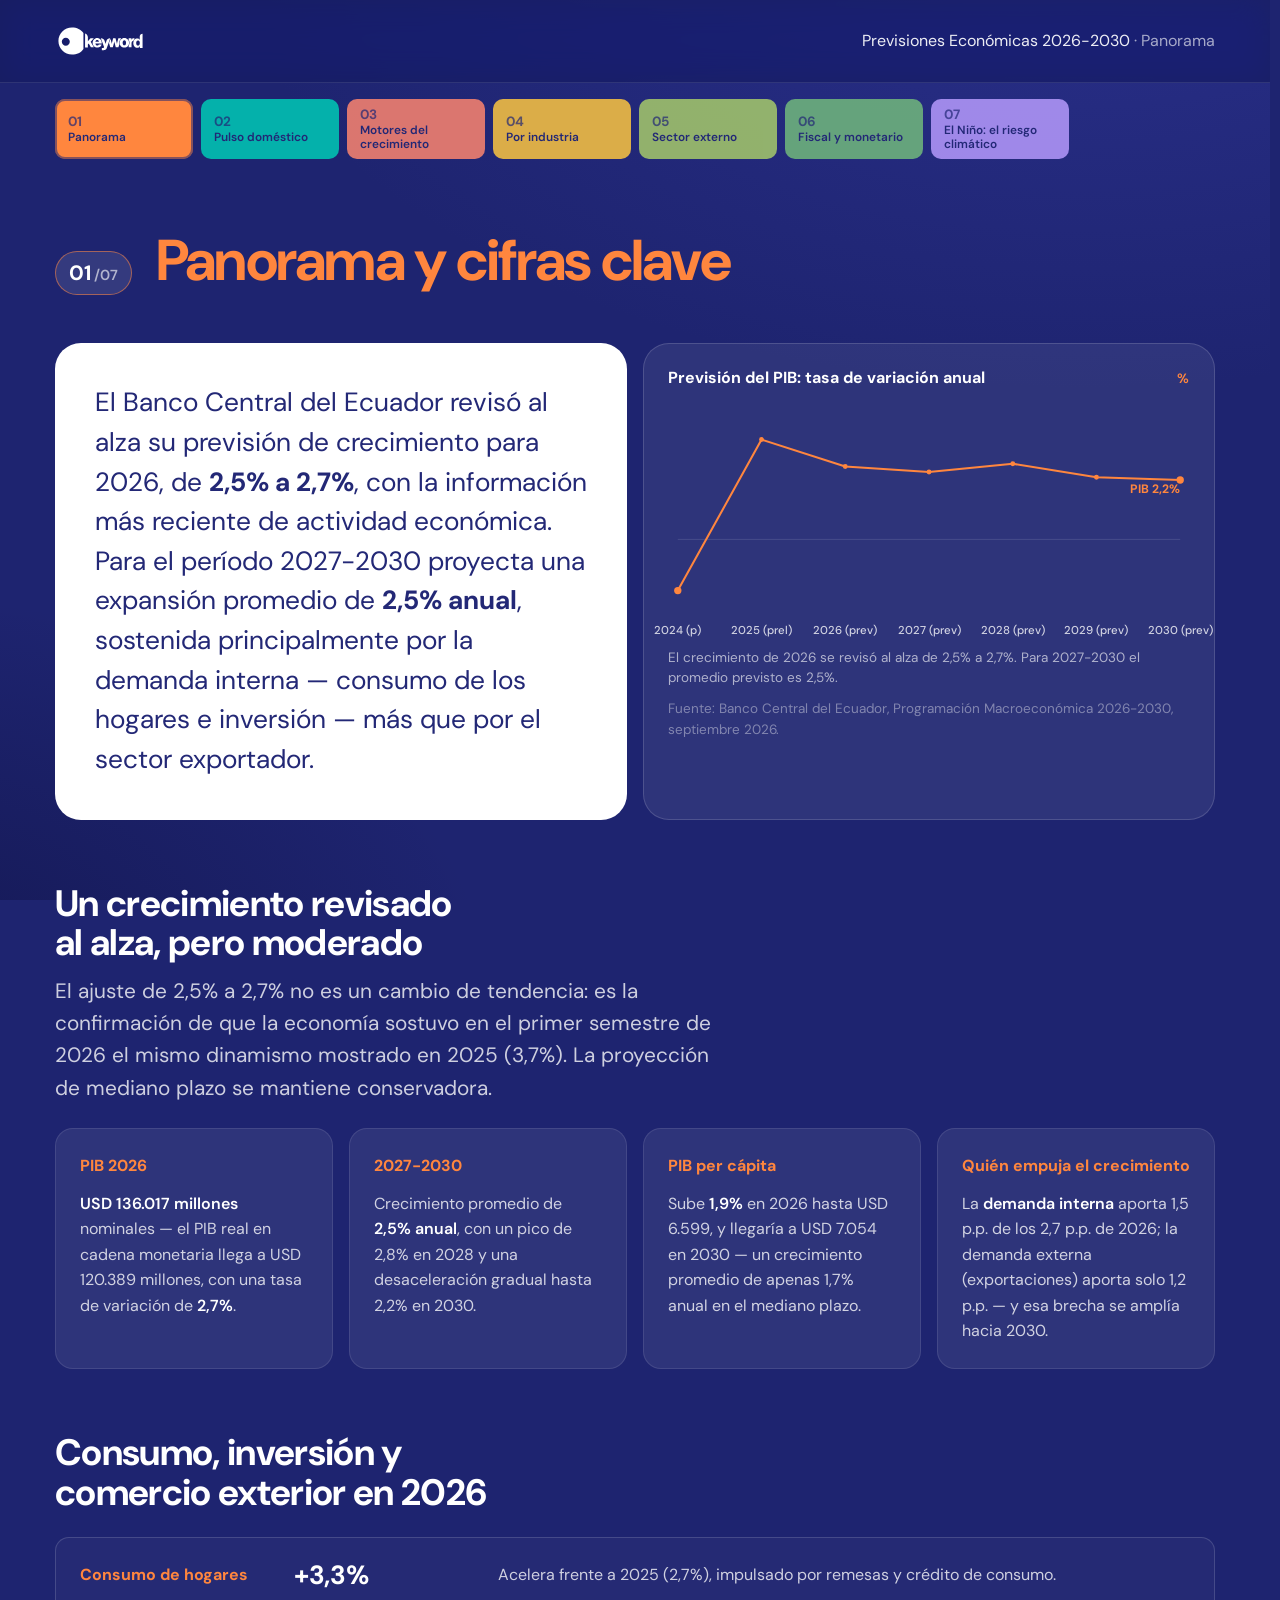
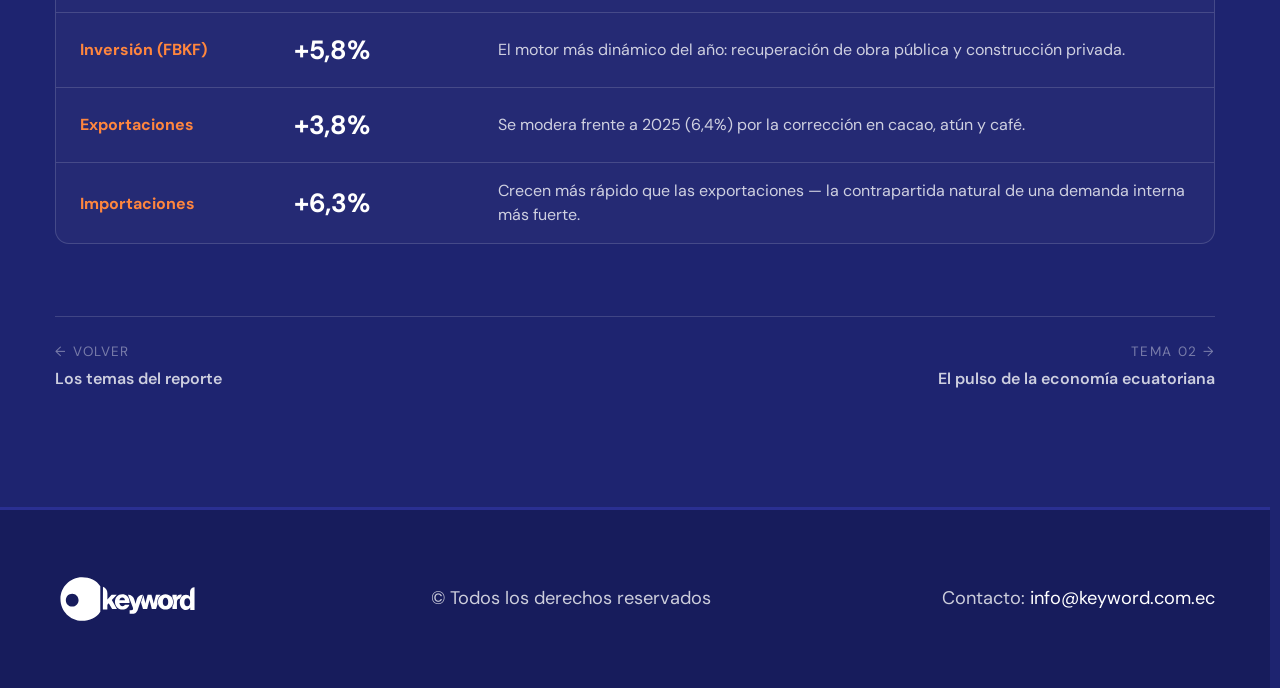
==== commit 2112a5f0: "Tono formal, cierre con balance de riesgos, fotos en tarjetas y fix de charts - Renombra "Cómo crece" ====
--- a/pages/tema-01-panorama.html
+++ b/pages/tema-01-panorama.html
@@ -37,7 +37,7 @@
       <small>03</small><span>Motores del crecimiento</span>
     </a>
     <a class="obj-nav-top__item obj-nav-top__item--4" href="tema-04-industrias.html">
-      <small>04</small><span>Cómo crecerá tu sector</span>
+      <small>04</small><span>Por industria</span>
     </a>
     <a class="obj-nav-top__item obj-nav-top__item--5" href="tema-05-externo.html">
       <small>05</small><span>Sector externo</span>
@@ -45,11 +45,8 @@
     <a class="obj-nav-top__item obj-nav-top__item--6" href="tema-06-fiscal-monetario.html">
       <small>06</small><span>Fiscal y monetario</span>
     </a>
-    <a class="obj-nav-top__item obj-nav-top__item--7" href="tema-07-riesgos.html">
-      <small>07</small><span>Balance de riesgos</span>
-    </a>
-    <a class="obj-nav-top__item obj-nav-top__item--8" href="tema-08-el-nino.html">
-      <small>08</small><span>El Niño: el riesgo climático</span>
+    <a class="obj-nav-top__item obj-nav-top__item--7" href="tema-07-el-nino.html">
+      <small>07</small><span>El Niño: el riesgo climático</span>
     </a>
   </div>
 </nav>
@@ -57,7 +54,7 @@
 <section class="obj-hero obj-hero--1" aria-labelledby="titulo-tema">
   <div class="wrap">
     <div class="obj-hero__row">
-      <span class="obj-hero__num" aria-hidden="true">01<small>/08</small></span>
+      <span class="obj-hero__num" aria-hidden="true">01<small>/07</small></span>
       <h1 class="obj-hero__name" id="titulo-tema">Panorama y cifras clave</h1>
     </div>
 
--- a/css/styles.css
+++ b/css/styles.css
@@ -30,7 +30,7 @@
   --orange:  #FF863E;   /* Metas + acento primario */
   --green:   #A2C56B;   /* Metas alternas */
 
-  /* 11 acentos, uno por tema */
+  /* 7 acentos, uno por tema */
   --obj-1: #FF863E;
   --obj-2: #01C5B4;
   --obj-3: #F5826F;
@@ -38,8 +38,6 @@
   --obj-5: #A2C56B;
   --obj-6: #6FB47C;
   --obj-7: #B096F8;
-  --obj-8: #4EA8DE;
-  --obj-9: #E8618C;
   --obj-10: #C9A227;
   --obj-11: #6B8CAE;
 
@@ -375,8 +373,27 @@
   flex-direction: column;
   overflow: hidden;
 }
+.obj-cover__photo {
+  position: absolute;
+  inset: 0;
+  z-index: 0;
+}
+.obj-cover__photo img {
+  width: 100%;
+  height: 100%;
+  object-fit: cover;
+  display: block;
+  transition: transform var(--t-med) var(--ease);
+}
+.obj-cover__photo::after {
+  content: "";
+  position: absolute;
+  inset: 0;
+  mix-blend-mode: multiply;
+}
 .obj-cover__num {
   position: absolute;
+  z-index: 1;
   right: 0.4rem;
   bottom: -0.65rem;
   font-size: clamp(3.4rem, 6vw, 4.9rem);
@@ -396,6 +413,7 @@
   line-height: 1.16;
   max-width: 9ch;
 }
+.obj-cover:has(.obj-cover__photo) .obj-cover__title { color: var(--white); }
 /* Pill principal: acción explícita "Explorar tema →" */
 .obj-cover__cta-pill {
   position: relative;
@@ -431,7 +449,8 @@
   transform: translateX(3px);
 }
 
-.obj-cover:hover .obj-cover__photo img { transform: scale(1.05); }
+.obj-cover:hover .obj-cover__photo img,
+.obj-cover:focus-visible .obj-cover__photo img { transform: scale(1.05); }
 
 .obj-cover--1 .obj-cover__top { background: var(--obj-1); }
 .obj-cover--2 .obj-cover__top { background: var(--obj-2); }
@@ -440,7 +459,15 @@
 .obj-cover--5 .obj-cover__top { background: var(--obj-5); }
 .obj-cover--6 .obj-cover__top { background: var(--obj-6); }
 .obj-cover--7 .obj-cover__top { background: var(--obj-7); }
-.obj-cover--8 .obj-cover__top { background: var(--obj-8); }
+
+/* Foto editorial + velo de color de marca (multiply) por tema */
+.obj-cover--1 .obj-cover__photo::after { background: var(--obj-1); }
+.obj-cover--2 .obj-cover__photo::after { background: var(--obj-2); }
+.obj-cover--3 .obj-cover__photo::after { background: var(--obj-3); }
+.obj-cover--4 .obj-cover__photo::after { background: var(--obj-4); }
+.obj-cover--5 .obj-cover__photo::after { background: var(--obj-5); }
+.obj-cover--6 .obj-cover__photo::after { background: var(--obj-6); }
+.obj-cover--7 .obj-cover__photo::after { background: var(--obj-7); }
 
 /* ============================================================
    PÁGINA DE OBJETIVO
@@ -512,7 +539,6 @@
 .obj-nav-top__item--5 { background: var(--obj-5); }
 .obj-nav-top__item--6 { background: var(--obj-6); }
 .obj-nav-top__item--7 { background: var(--obj-7); }
-.obj-nav-top__item--8 { background: var(--obj-8); }
 
 /* Hero del objetivo — numeral compacto + nombre, sin kicker ni ghost-number */
 .obj-hero { padding-block: clamp(2.5rem, 7vw, 4.5rem) 0; }
@@ -551,7 +577,6 @@
 .obj-hero--5 .obj-hero__name { color: var(--obj-5); }
 .obj-hero--6 .obj-hero__name { color: var(--obj-6); }
 .obj-hero--7 .obj-hero__name { color: var(--obj-7); }
-.obj-hero--8 .obj-hero__name { color: var(--obj-8); }
 .obj-hero--1 .obj-hero__num { border-color: color-mix(in srgb, var(--obj-1) 55%, transparent); }
 .obj-hero--2 .obj-hero__num { border-color: color-mix(in srgb, var(--obj-2) 55%, transparent); }
 .obj-hero--3 .obj-hero__num { border-color: color-mix(in srgb, var(--obj-3) 55%, transparent); }
@@ -559,7 +584,6 @@
 .obj-hero--5 .obj-hero__num { border-color: color-mix(in srgb, var(--obj-5) 55%, transparent); }
 .obj-hero--6 .obj-hero__num { border-color: color-mix(in srgb, var(--obj-6) 55%, transparent); }
 .obj-hero--7 .obj-hero__num { border-color: color-mix(in srgb, var(--obj-7) 55%, transparent); }
-.obj-hero--8 .obj-hero__num { border-color: color-mix(in srgb, var(--obj-8) 55%, transparent); }
 
 /* Banner fotográfico editorial dentro de un tema (solo donde hay sujeto
    real y fotografiable — no decoración de relleno) */
@@ -597,7 +621,6 @@
 .obj-page--5 { --accent: var(--obj-5); }
 .obj-page--6 { --accent: var(--obj-6); }
 .obj-page--7 { --accent: var(--obj-7); }
-.obj-page--8 { --accent: var(--obj-8); }
 
 /* ---- Pager anterior / siguiente ---- */
 .obj-pager {
@@ -820,30 +843,6 @@
 @media (hover: none) {
 }
 
-/* --- Escala de aspecto del pilar cuando la foto no cargó ------ */
-
-/* =============================================================
-   Tonos por PILAR × EJE  (mismo hue, distinta saturación)
-   ============================================================= */
-/* Pilar 1 — base naranja #FF863E */
-.obj-page--1 .phase--eje-1 { --eje-accent: #E56818; --eje-tone: rgba(255, 134, 62, 0.08); }
-.obj-page--1 .phase--eje-2 { --eje-accent: #A2450A; --eje-tone: rgba(162, 69, 10, 0.08); }
-
-/* Pilar 2 — base teal #01C5B4 */
-.obj-page--2 .phase--eje-1 { --eje-accent: #008C7F; --eje-tone: rgba(1, 197, 180, 0.08); }
-.obj-page--2 .phase--eje-2 { --eje-accent: #005B52; --eje-tone: rgba(0, 91, 82, 0.10); }
-
-/* Pilar 3 — base coral #F26A5A */
-.obj-page--3 .phase--eje-1 { --eje-accent: #B23F31; --eje-tone: rgba(242, 106, 90, 0.08); }
-.obj-page--3 .phase--eje-2 { --eje-accent: #872C22; --eje-tone: rgba(135, 44, 34, 0.08); }
-.obj-page--3 .phase--eje-3 { --eje-accent: #5C1D16; --eje-tone: rgba(92, 29, 22, 0.09); }
-
-/* Pilar 4 — base amarillo #F5C042 */
-.obj-page--4 .phase--eje-1 { --eje-accent: #B48810; --eje-tone: rgba(245, 192, 66, 0.14); }
-.obj-page--4 .phase--eje-2 { --eje-accent: #7A5A08; --eje-tone: rgba(122, 90, 8, 0.10); }
-
-/* Flag del eje toma el color del eje */
-
 /* =============================================================
    PREVISIONES ECONOMÍA 2026-2030 — Adiciones específicas del producto
    Primer producto de la serie con gráficos reales (SVG generado en
@@ -956,12 +955,12 @@
 
 .chart { width: 100%; height: auto; overflow: visible; }
 .chart text { font-family: var(--font); }
-.chart-axis { font-size: 12px; fill: var(--t-75); font-weight: 500; }
-.chart-axis--row { font-size: 12.5px; fill: var(--t-90); font-weight: 600; }
+.chart-axis { font-size: 14px; fill: var(--t-75); font-weight: 500; }
+.chart-axis--row { font-size: 14.5px; fill: var(--t-90); font-weight: 600; }
 .chart-grid0 { stroke: var(--t-15); stroke-width: 1; }
-.chart-val { font-size: 13px; fill: var(--white); font-weight: 700; font-variant-numeric: tabular-nums; }
-.chart-val__sub { fill: var(--t-60); font-weight: 500; font-size: 10.5px; }
-.chart-label { font-size: 13px; font-weight: 700; }
+.chart-val { font-size: 15px; fill: var(--white); font-weight: 700; font-variant-numeric: tabular-nums; }
+.chart-val__sub { fill: var(--t-60); font-weight: 500; font-size: 12px; }
+.chart-label { font-size: 15px; font-weight: 700; }
 
 .chart-line {
   fill: none;
@@ -1135,50 +1134,6 @@
 .risk-card__title { font-size: var(--fs-base); font-weight: 700; color: var(--white); margin-bottom: 0.4rem; }
 .risk-card__text { font-size: var(--fs-sm); color: var(--t-75); line-height: 1.55; }
 
-/* Versión compacta del home: solo títulos, como chips con ícono */
-.risk-chip-cols {
-  display: grid;
-  grid-template-columns: 1fr 1fr;
-  gap: var(--s-4);
-  margin-bottom: var(--s-5);
-}
-@media (max-width: 700px) { .risk-chip-cols { grid-template-columns: 1fr; } }
-.risk-chip-col__label {
-  font-size: var(--fs-xs);
-  font-weight: 700;
-  letter-spacing: 0.1em;
-  text-transform: uppercase;
-  color: var(--t-60);
-  margin-bottom: var(--s-2);
-}
-.risk-chip-list { list-style: none; margin: 0; padding: 0; display: flex; flex-direction: column; gap: 0.5rem; }
-.risk-chip {
-  display: flex;
-  align-items: center;
-  gap: 0.6rem;
-  padding: 0.6rem 0.85rem;
-  background: var(--t-08);
-  border: 1px solid var(--t-15);
-  border-radius: 999px;
-  font-size: var(--fs-sm);
-  font-weight: 600;
-  color: var(--t-90);
-  transition: background var(--t-fast) var(--ease);
-}
-.risk-chip:hover { background: var(--t-10); }
-.risk-chip__icon {
-  flex-shrink: 0;
-  display: inline-flex;
-  align-items: center;
-  justify-content: center;
-  width: 24px;
-  height: 24px;
-  border-radius: 50%;
-}
-.risk-chip__icon svg { width: 13px; height: 13px; }
-.risk-chip--alza .risk-chip__icon { background: rgba(162, 197, 107, 0.2); color: var(--green); }
-.risk-chip--baja .risk-chip__icon { background: rgba(255, 134, 62, 0.2); color: var(--orange); }
-
 /* Panel del home — mismo tratamiento visual que el cierre de El Niño */
 .risk-panel {
   position: relative;
@@ -1190,19 +1145,6 @@
 }
 .risk-panel__title { font-size: var(--fs-2xl); max-width: 32ch; margin-bottom: var(--s-3); }
 .risk-panel__lead { font-size: var(--fs-md); color: var(--t-90); line-height: 1.6; max-width: 62ch; margin-bottom: var(--s-5); }
-.risk-panel__cta {
-  display: inline-flex; align-items: center; gap: 0.5rem;
-  padding: 0.9rem 1.6rem;
-  background: var(--white);
-  color: var(--ink);
-  font-weight: 700;
-  border-radius: 999px;
-  text-decoration: none;
-  transition: transform var(--t-fast) var(--ease), filter var(--t-fast) var(--ease);
-}
-.risk-panel__cta:hover { transform: translateY(-2px); filter: brightness(0.96); }
-.risk-panel__cta svg { width: 16px; height: 16px; transition: transform var(--t-fast) var(--ease); }
-.risk-panel__cta:hover svg { transform: translateX(3px); }
 
 /* Bloque de cierre del home ("El dato más noticioso") */
 .closing-panel {
@@ -1258,10 +1200,10 @@
 .reveal.in-view { opacity: 1; transform: none; }
 
 /* Un solo momento coreografiado por bloque: el contenedor lleva .reveal
-   y sus ítems (fact, stat-row, stat-hero, obj-cover, risk-card, risk-chip)
+   y sus ítems (fact, stat-row, stat-hero, obj-cover, risk-card)
    se escalonan por nth-child cuando el padre entra en viewport — no cada
    uno repite su propia entrada idéntica. */
-.fact, .stat-row, .stat-hero, .obj-cover, .risk-card, .risk-chip {
+.fact, .stat-row, .stat-hero, .obj-cover, .risk-card {
   opacity: 0;
   transform: translateY(14px);
   transition: opacity 520ms var(--ease), transform 520ms var(--ease);
@@ -1270,34 +1212,33 @@
 .reveal.in-view .stat-row,
 .reveal.in-view .stat-hero,
 .reveal.in-view .obj-cover,
-.reveal.in-view .risk-card,
-.reveal.in-view .risk-chip {
+.reveal.in-view .risk-card {
   opacity: 1;
   transform: none;
 }
 .facts-grid .fact:nth-child(1), .stats-hero-row .stat-hero:nth-child(1),
 .stats-list .stat-row:nth-child(1), .objectives__grid .obj-cover:nth-child(1),
-.risk-col .risk-card:nth-child(1), .risk-chip-list .risk-chip:nth-child(1) { transition-delay: 40ms; }
+.risk-col .risk-card:nth-child(1) { transition-delay: 40ms; }
 .facts-grid .fact:nth-child(2), .stats-hero-row .stat-hero:nth-child(2),
 .stats-list .stat-row:nth-child(2), .objectives__grid .obj-cover:nth-child(2),
-.risk-col .risk-card:nth-child(2), .risk-chip-list .risk-chip:nth-child(2) { transition-delay: 100ms; }
+.risk-col .risk-card:nth-child(2) { transition-delay: 100ms; }
 .facts-grid .fact:nth-child(3), .stats-hero-row .stat-hero:nth-child(3),
 .stats-list .stat-row:nth-child(3), .objectives__grid .obj-cover:nth-child(3),
-.risk-col .risk-card:nth-child(3), .risk-chip-list .risk-chip:nth-child(3) { transition-delay: 160ms; }
+.risk-col .risk-card:nth-child(3) { transition-delay: 160ms; }
 .facts-grid .fact:nth-child(4), .stats-list .stat-row:nth-child(4),
 .objectives__grid .obj-cover:nth-child(4),
-.risk-col .risk-card:nth-child(4), .risk-chip-list .risk-chip:nth-child(4) { transition-delay: 220ms; }
+.risk-col .risk-card:nth-child(4) { transition-delay: 220ms; }
 .facts-grid .fact:nth-child(5), .stats-list .stat-row:nth-child(5),
 .objectives__grid .obj-cover:nth-child(5),
-.risk-col .risk-card:nth-child(5), .risk-chip-list .risk-chip:nth-child(5) { transition-delay: 280ms; }
+.risk-col .risk-card:nth-child(5) { transition-delay: 280ms; }
 .facts-grid .fact:nth-child(6), .stats-list .stat-row:nth-child(6),
 .objectives__grid .obj-cover:nth-child(6),
-.risk-col .risk-card:nth-child(6), .risk-chip-list .risk-chip:nth-child(6) { transition-delay: 340ms; }
+.risk-col .risk-card:nth-child(6) { transition-delay: 340ms; }
 .objectives__grid .obj-cover:nth-child(7) { transition-delay: 400ms; }
 
 @media (prefers-reduced-motion: reduce) {
   .reveal,
-  .fact, .stat-row, .stat-hero, .obj-cover, .risk-card, .risk-chip {
+  .fact, .stat-row, .stat-hero, .obj-cover, .risk-card {
     opacity: 1; transform: none; transition: none;
   }
   .chart-line.chart-draw { stroke-dashoffset: 0 !important; transition: none !important; }
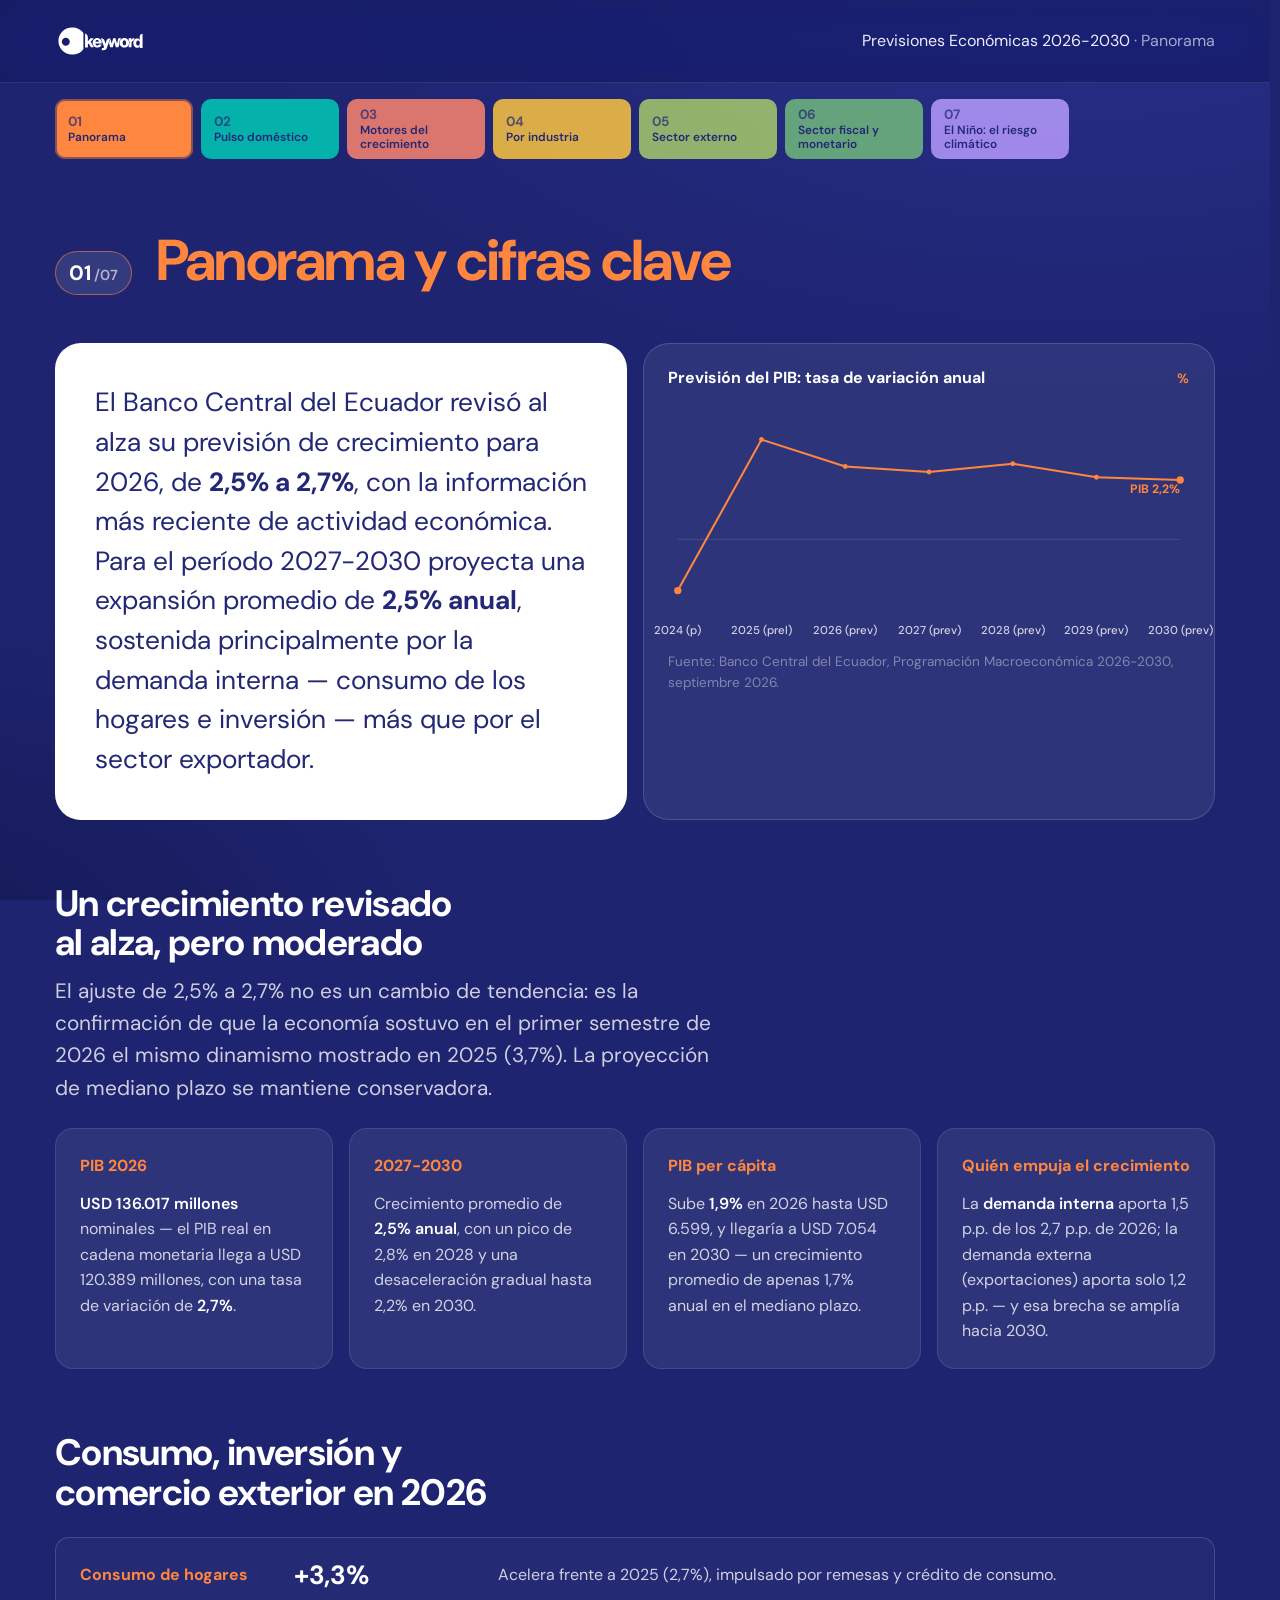
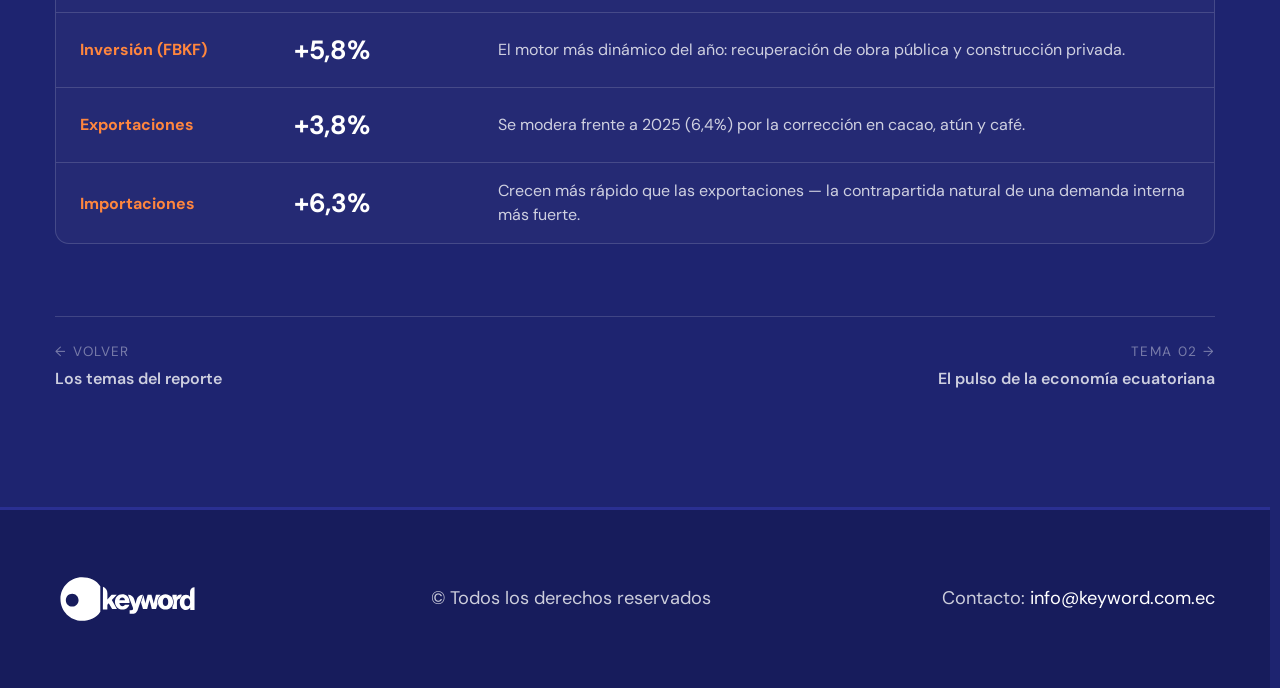
==== commit 50018f06: "Ronda 4: legibilidad de tarjetas, recortes de texto valorativo/redundante y fixes de gráficos - Home" ====
--- a/pages/tema-01-panorama.html
+++ b/pages/tema-01-panorama.html
@@ -43,7 +43,7 @@
       <small>05</small><span>Sector externo</span>
     </a>
     <a class="obj-nav-top__item obj-nav-top__item--6" href="tema-06-fiscal-monetario.html">
-      <small>06</small><span>Fiscal y monetario</span>
+      <small>06</small><span>Sector fiscal y monetario</span>
     </a>
     <a class="obj-nav-top__item obj-nav-top__item--7" href="tema-07-el-nino.html">
       <small>07</small><span>El Niño: el riesgo climático</span>
@@ -69,7 +69,7 @@
   </div>
   <svg class="chart chart--line" viewBox="0 0 640 300" role="img" aria-label="Previsión del PIB: tasa de variación anual" data-orient="x" data-x0="12" data-step="102.67" data-n="7" data-plot-top="20" data-plot-bottom="272"><line class="chart-grid0" x1="12" y1="175.8" x2="628" y2="175.8"/><polyline class="chart-line chart-draw" data-len="732.4" style="stroke:var(--obj-1);stroke-dasharray:732.4;stroke-dashoffset:732.4" points="12.0,238.6 114.7,53.4 217.3,86.4 320.0,93.1 422.7,83.1 525.3,99.7 628.0,103.0"/><circle class="chart-dot" data-idx="0" style="fill:var(--obj-1)" cx="12.0" cy="238.6" r="4.5"><title>PIB · 2024 (p): -1,9%</title></circle><circle class="chart-dot" data-idx="1" style="fill:var(--obj-1)" cx="114.7" cy="53.4" r="3"><title>PIB · 2025 (prel): 3,7%</title></circle><circle class="chart-dot" data-idx="2" style="fill:var(--obj-1)" cx="217.3" cy="86.4" r="3"><title>PIB · 2026 (prev): 2,7%</title></circle><circle class="chart-dot" data-idx="3" style="fill:var(--obj-1)" cx="320.0" cy="93.1" r="3"><title>PIB · 2027 (prev): 2,5%</title></circle><circle class="chart-dot" data-idx="4" style="fill:var(--obj-1)" cx="422.7" cy="83.1" r="3"><title>PIB · 2028 (prev): 2,8%</title></circle><circle class="chart-dot" data-idx="5" style="fill:var(--obj-1)" cx="525.3" cy="99.7" r="3"><title>PIB · 2029 (prev): 2,3%</title></circle><circle class="chart-dot" data-idx="6" style="fill:var(--obj-1)" cx="628.0" cy="103.0" r="4.5"><title>PIB · 2030 (prev): 2,2%</title></circle><text class="chart-label" style="fill:var(--obj-1)" x="628.0" y="119.0" text-anchor="end">PIB 2,2%</text><rect class="chart-hitzone" x="12.0" y="14.0" width="616.0" height="258.0" fill="transparent"/><text class="chart-axis" x="12.0" y="292" text-anchor="middle">2024 (p)</text><text class="chart-axis" x="114.7" y="292" text-anchor="middle">2025 (prel)</text><text class="chart-axis" x="217.3" y="292" text-anchor="middle">2026 (prev)</text><text class="chart-axis" x="320.0" y="292" text-anchor="middle">2027 (prev)</text><text class="chart-axis" x="422.7" y="292" text-anchor="middle">2028 (prev)</text><text class="chart-axis" x="525.3" y="292" text-anchor="middle">2029 (prev)</text><text class="chart-axis" x="628.0" y="292" text-anchor="middle">2030 (prev)</text></svg>
   <script type="application/json" class="chart-data">{"categories": ["2024 (p)", "2025 (prel)", "2026 (prev)", "2027 (prev)", "2028 (prev)", "2029 (prev)", "2030 (prev)"], "series": [{"name": "PIB", "accent": "obj-1", "values": [-1.9, 3.7, 2.7, 2.5, 2.8, 2.3, 2.2]}], "unit": "%"}</script>
-  <figcaption class="chart-card__note">El crecimiento de 2026 se revisó al alza de 2,5% a 2,7%. Para 2027-2030 el promedio previsto es 2,5%.</figcaption>
+  
   <p class="chart-card__source">Fuente: Banco Central del Ecuador, Programación Macroeconómica 2026-2030, septiembre 2026.</p>
 </figure>
     </div>
--- a/css/styles.css
+++ b/css/styles.css
@@ -295,6 +295,16 @@
   transition: background var(--t-fast) var(--ease), border-color var(--t-fast) var(--ease);
 }
 .fact:hover { background: var(--t-10); border-color: var(--t-15); }
+.fact__icon {
+  width: 30px;
+  height: 30px;
+  border-radius: 50%;
+  background: var(--t-10);
+  color: var(--orange);
+  display: grid;
+  place-items: center;
+}
+.fact__icon svg { width: 16px; height: 16px; }
 .fact__label {
   font-size: var(--fs-sm);
   font-weight: 700;
@@ -385,15 +395,33 @@
   display: block;
   transition: transform var(--t-med) var(--ease);
 }
+/* Velo de legibilidad: independiente del color de marca, siempre oscuro,
+   más fuerte donde cae el texto (arriba, y abajo sobre num/pill) — sin
+   esto, fotos claras (cielo, hormigón) dejaban el texto blanco ilegible
+   sobre el color de marca cuando ese acento también es claro (amarillo,
+   verde claro). */
+.obj-cover__photo::before {
+  content: "";
+  position: absolute;
+  inset: 0;
+  z-index: 1;
+  background: linear-gradient(195deg,
+    rgba(8, 10, 22, 0.78) 0%,
+    rgba(8, 10, 22, 0.2) 32%,
+    rgba(8, 10, 22, 0.14) 56%,
+    rgba(8, 10, 22, 0.8) 100%);
+}
 .obj-cover__photo::after {
   content: "";
   position: absolute;
   inset: 0;
+  z-index: 2;
   mix-blend-mode: multiply;
+  opacity: 0.55;
 }
 .obj-cover__num {
   position: absolute;
-  z-index: 1;
+  z-index: 3;
   right: 0.4rem;
   bottom: -0.65rem;
   font-size: clamp(3.4rem, 6vw, 4.9rem);
@@ -406,14 +434,17 @@
 }
 .obj-cover__title {
   position: relative;
-  z-index: 1;
+  z-index: 3;
   color: var(--ink);
   font-size: var(--fs-md);
   font-weight: 700;
   line-height: 1.16;
   max-width: 9ch;
 }
-.obj-cover:has(.obj-cover__photo) .obj-cover__title { color: var(--white); }
+.obj-cover:has(.obj-cover__photo) .obj-cover__title {
+  color: var(--white);
+  text-shadow: 0 1px 8px rgba(0, 0, 0, 0.4);
+}
 /* Pill principal: acción explícita "Explorar tema →" */
 .obj-cover__cta-pill {
   position: relative;
@@ -586,18 +617,54 @@
 .obj-hero--7 .obj-hero__num { border-color: color-mix(in srgb, var(--obj-7) 55%, transparent); }
 
 /* Banner fotográfico editorial dentro de un tema (solo donde hay sujeto
-   real y fotografiable — no decoración de relleno) */
+   real y fotografiable — no decoración de relleno). Tratamiento más
+   discreto que las tarjetas del muro del home: marco + velo de color de
+   marca a baja opacidad, no el multiply a pleno de .obj-cover__photo, para
+   que no compita visualmente con el resto del documento (que no usa
+   fotografía a este tamaño en ningún otro tema). */
 .obj-photo {
   margin: clamp(2rem, 4vw, 3rem) 0 0;
+}
+.obj-photo__frame {
+  position: relative;
   border-radius: var(--r-xl);
   overflow: hidden;
-}
-.obj-photo img {
+  border: 1px solid var(--t-15);
+  isolation: isolate;
+}
+.obj-photo__frame img {
   width: 100%;
-  height: clamp(220px, 34vw, 420px);
+  height: clamp(170px, 19vw, 260px);
   object-fit: cover;
   display: block;
 }
+/* Doble velo: un tono de marca en multiply (identidad) + un azul-tinta
+   translúcido (integra la foto con la paleta oscura del resto del
+   documento, en vez de dejarla como una foto de stock suelta y saturada). */
+.obj-photo__frame::before {
+  content: "";
+  position: absolute;
+  inset: 0;
+  z-index: 1;
+  background: rgba(23, 28, 92, 0.4);
+  pointer-events: none;
+}
+.obj-photo__frame::after {
+  content: "";
+  position: absolute;
+  inset: 0;
+  z-index: 2;
+  mix-blend-mode: multiply;
+  opacity: 0.4;
+  pointer-events: none;
+}
+.obj-hero--1 .obj-photo__frame::after { background: var(--obj-1); }
+.obj-hero--2 .obj-photo__frame::after { background: var(--obj-2); }
+.obj-hero--3 .obj-photo__frame::after { background: var(--obj-3); }
+.obj-hero--4 .obj-photo__frame::after { background: var(--obj-4); }
+.obj-hero--5 .obj-photo__frame::after { background: var(--obj-5); }
+.obj-hero--6 .obj-photo__frame::after { background: var(--obj-6); }
+.obj-hero--7 .obj-photo__frame::after { background: var(--obj-7); }
 .obj-photo figcaption {
   padding-top: var(--s-2);
   font-size: var(--fs-xs);
@@ -952,6 +1019,13 @@
 }
 .chart-card__note { font-size: var(--fs-xs); color: var(--t-60); line-height: 1.5; }
 .chart-card__source { font-size: var(--fs-xs); color: var(--t-40); margin-top: 0.2rem; }
+
+/* Un gráfico embebido a nivel de sección (sec.chart) ocupa el ancho
+   completo por defecto — correcto para rankings largos (industrias), pero
+   desproporcionado para un gráfico simple de pocas categorías (inflación).
+   Estos modificadores lo acotan sin tocar charts.py. */
+.fact-section__chart--compact { max-width: 560px; }
+.fact-section__chart--cap { max-width: 880px; }
 
 .chart { width: 100%; height: auto; overflow: visible; }
 .chart text { font-family: var(--font); }
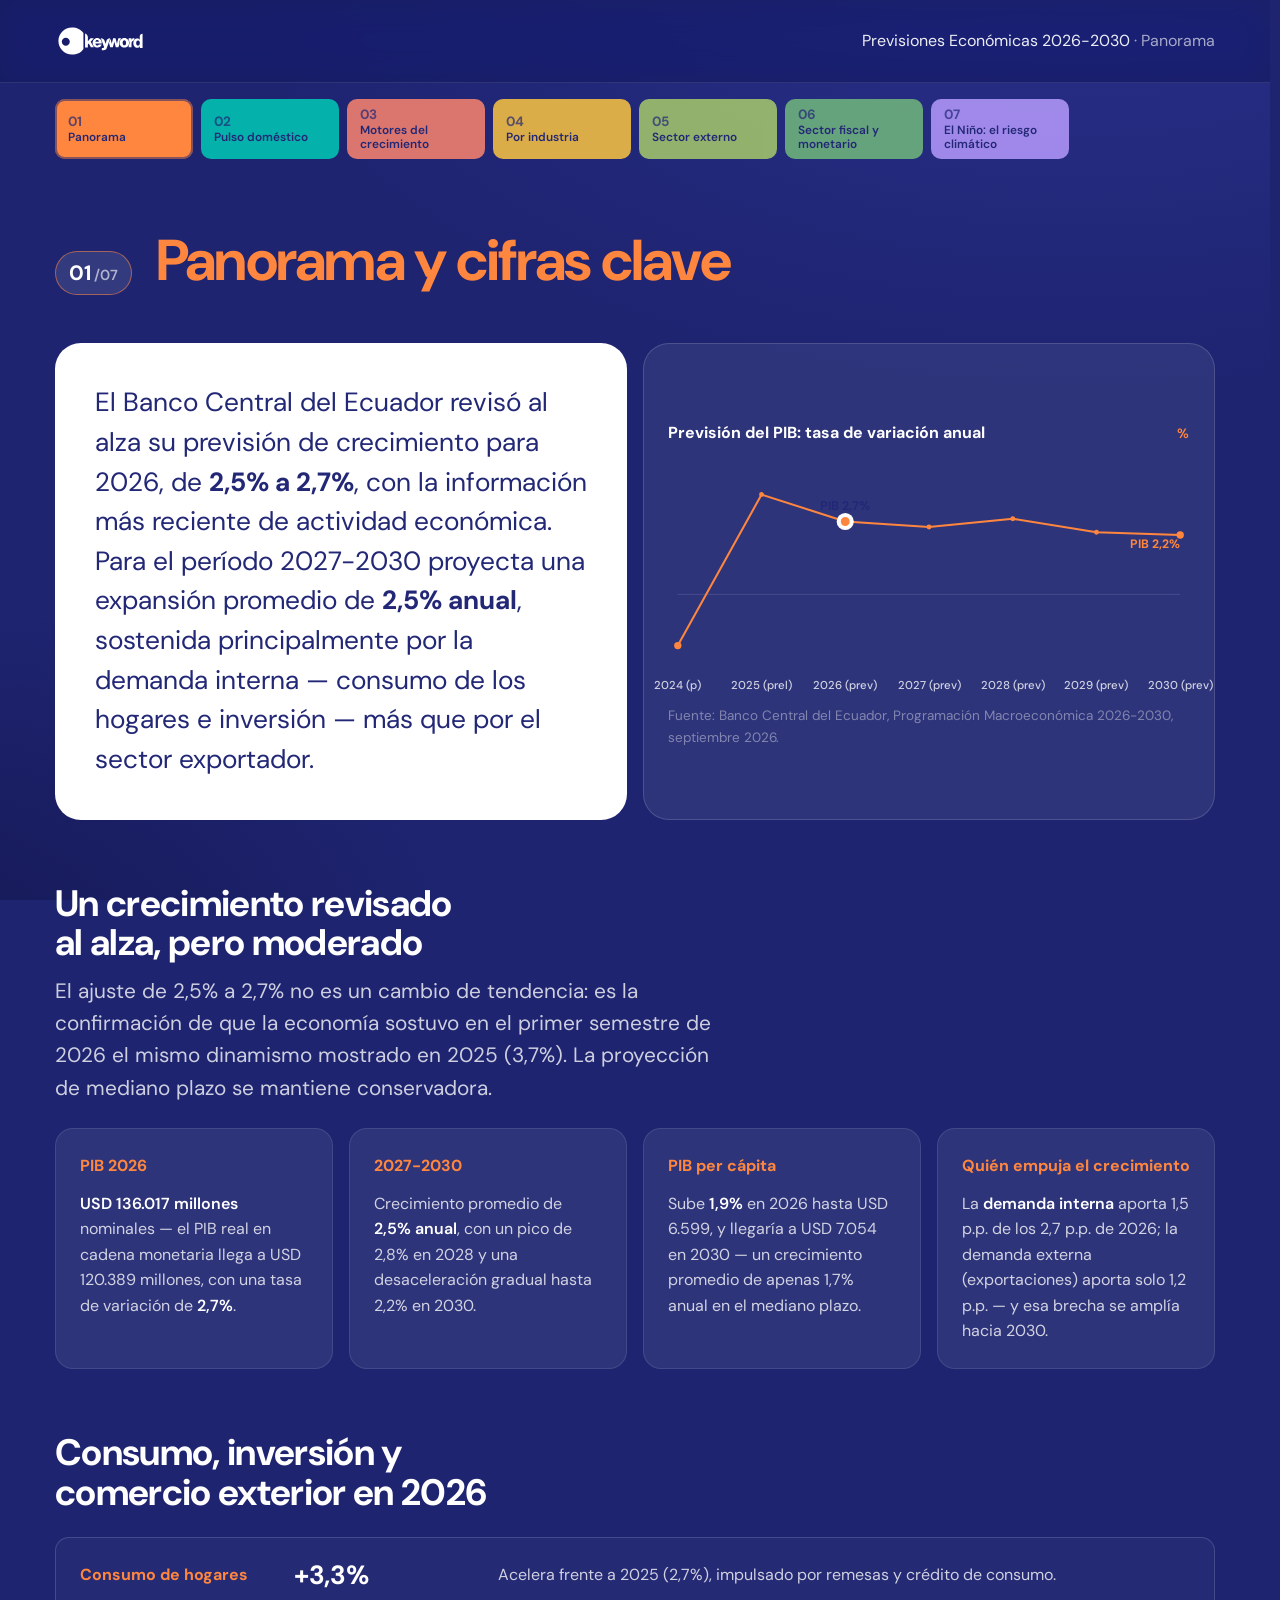
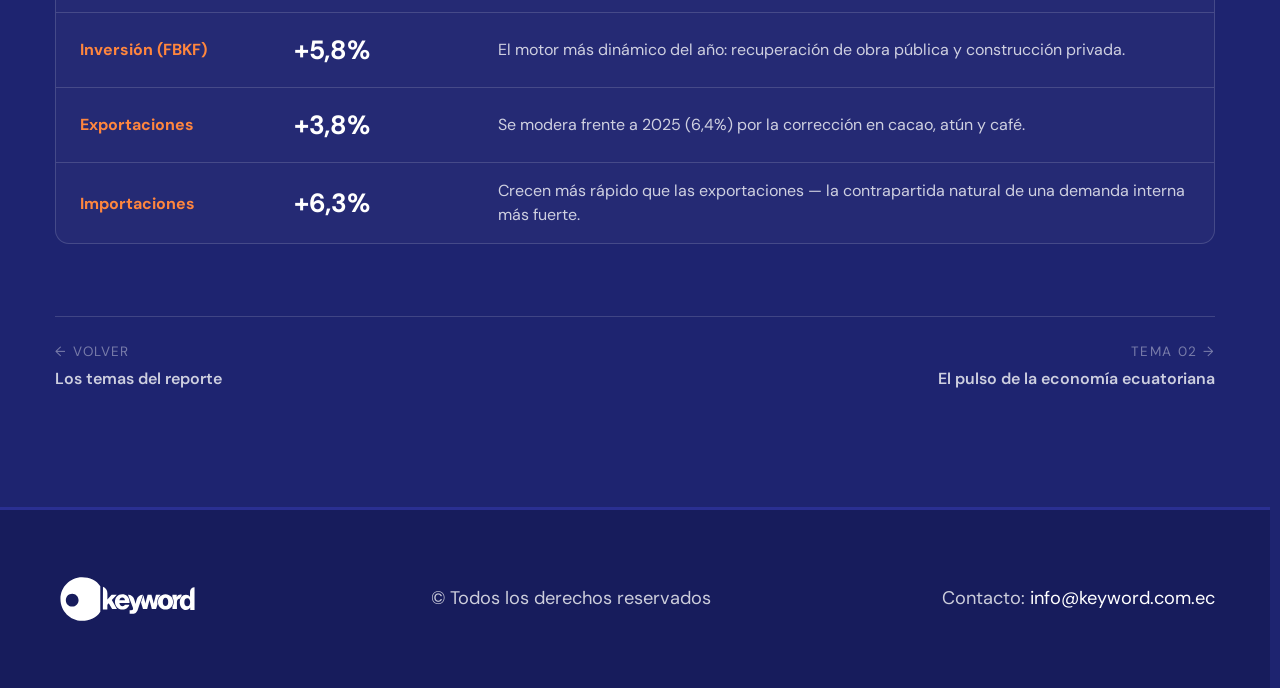
==== commit b96550fc: "Pulido de texto, gráfico de PIB, hilo de los desplegables y diseño de chips - Bullet destacado (.lea" ====
--- a/pages/tema-01-panorama.html
+++ b/pages/tema-01-panorama.html
@@ -67,7 +67,7 @@
     <p class="chart-card__title">Previsión del PIB: tasa de variación anual</p>
     <span class="chart-card__unit">%</span>
   </div>
-  <svg class="chart chart--line" viewBox="0 0 640 300" role="img" aria-label="Previsión del PIB: tasa de variación anual" data-orient="x" data-x0="12" data-step="102.67" data-n="7" data-plot-top="20" data-plot-bottom="272"><line class="chart-grid0" x1="12" y1="175.8" x2="628" y2="175.8"/><polyline class="chart-line chart-draw" data-len="732.4" style="stroke:var(--obj-1);stroke-dasharray:732.4;stroke-dashoffset:732.4" points="12.0,238.6 114.7,53.4 217.3,86.4 320.0,93.1 422.7,83.1 525.3,99.7 628.0,103.0"/><circle class="chart-dot" data-idx="0" style="fill:var(--obj-1)" cx="12.0" cy="238.6" r="4.5"><title>PIB · 2024 (p): -1,9%</title></circle><circle class="chart-dot" data-idx="1" style="fill:var(--obj-1)" cx="114.7" cy="53.4" r="3"><title>PIB · 2025 (prel): 3,7%</title></circle><circle class="chart-dot" data-idx="2" style="fill:var(--obj-1)" cx="217.3" cy="86.4" r="3"><title>PIB · 2026 (prev): 2,7%</title></circle><circle class="chart-dot" data-idx="3" style="fill:var(--obj-1)" cx="320.0" cy="93.1" r="3"><title>PIB · 2027 (prev): 2,5%</title></circle><circle class="chart-dot" data-idx="4" style="fill:var(--obj-1)" cx="422.7" cy="83.1" r="3"><title>PIB · 2028 (prev): 2,8%</title></circle><circle class="chart-dot" data-idx="5" style="fill:var(--obj-1)" cx="525.3" cy="99.7" r="3"><title>PIB · 2029 (prev): 2,3%</title></circle><circle class="chart-dot" data-idx="6" style="fill:var(--obj-1)" cx="628.0" cy="103.0" r="4.5"><title>PIB · 2030 (prev): 2,2%</title></circle><text class="chart-label" style="fill:var(--obj-1)" x="628.0" y="119.0" text-anchor="end">PIB 2,2%</text><rect class="chart-hitzone" x="12.0" y="14.0" width="616.0" height="258.0" fill="transparent"/><text class="chart-axis" x="12.0" y="292" text-anchor="middle">2024 (p)</text><text class="chart-axis" x="114.7" y="292" text-anchor="middle">2025 (prel)</text><text class="chart-axis" x="217.3" y="292" text-anchor="middle">2026 (prev)</text><text class="chart-axis" x="320.0" y="292" text-anchor="middle">2027 (prev)</text><text class="chart-axis" x="422.7" y="292" text-anchor="middle">2028 (prev)</text><text class="chart-axis" x="525.3" y="292" text-anchor="middle">2029 (prev)</text><text class="chart-axis" x="628.0" y="292" text-anchor="middle">2030 (prev)</text></svg>
+  <svg class="chart chart--line" viewBox="0 0 640 300" role="img" aria-label="Previsión del PIB: tasa de variación anual" data-orient="x" data-x0="12" data-step="102.67" data-n="7" data-plot-top="20" data-plot-bottom="272"><line class="chart-grid0" x1="12" y1="175.8" x2="628" y2="175.8"/><polyline class="chart-line chart-draw" data-len="732.4" style="stroke:var(--obj-1);stroke-dasharray:732.4;stroke-dashoffset:732.4" points="12.0,238.6 114.7,53.4 217.3,86.4 320.0,93.1 422.7,83.1 525.3,99.7 628.0,103.0"/><circle class="chart-dot" data-idx="0" style="fill:var(--obj-1)" cx="12.0" cy="238.6" r="4.5"><title>PIB · 2024 (p): -1,9%</title></circle><circle class="chart-dot" data-idx="1" style="fill:var(--obj-1)" cx="114.7" cy="53.4" r="3"><title>PIB · 2025 (prel): 3,7%</title></circle><circle class="chart-dot__halo" cx="217.3" cy="86.4" r="10.5"/><circle class="chart-dot chart-dot--on" data-idx="2" style="fill:var(--obj-1)" cx="217.3" cy="86.4" r="6.5"><title>PIB · 2026 (prev): 2,7%</title></circle><text class="chart-label chart-label--on" x="217.3" y="72.4" text-anchor="middle">PIB 2,7%</text><circle class="chart-dot" data-idx="3" style="fill:var(--obj-1)" cx="320.0" cy="93.1" r="3"><title>PIB · 2027 (prev): 2,5%</title></circle><circle class="chart-dot" data-idx="4" style="fill:var(--obj-1)" cx="422.7" cy="83.1" r="3"><title>PIB · 2028 (prev): 2,8%</title></circle><circle class="chart-dot" data-idx="5" style="fill:var(--obj-1)" cx="525.3" cy="99.7" r="3"><title>PIB · 2029 (prev): 2,3%</title></circle><circle class="chart-dot" data-idx="6" style="fill:var(--obj-1)" cx="628.0" cy="103.0" r="4.5"><title>PIB · 2030 (prev): 2,2%</title></circle><text class="chart-label" style="fill:var(--obj-1)" x="628.0" y="119.0" text-anchor="end">PIB 2,2%</text><rect class="chart-hitzone" x="12.0" y="14.0" width="616.0" height="258.0" fill="transparent"/><text class="chart-axis" x="12.0" y="292" text-anchor="middle">2024 (p)</text><text class="chart-axis" x="114.7" y="292" text-anchor="middle">2025 (prel)</text><text class="chart-axis" x="217.3" y="292" text-anchor="middle">2026 (prev)</text><text class="chart-axis" x="320.0" y="292" text-anchor="middle">2027 (prev)</text><text class="chart-axis" x="422.7" y="292" text-anchor="middle">2028 (prev)</text><text class="chart-axis" x="525.3" y="292" text-anchor="middle">2029 (prev)</text><text class="chart-axis" x="628.0" y="292" text-anchor="middle">2030 (prev)</text></svg>
   <script type="application/json" class="chart-data">{"categories": ["2024 (p)", "2025 (prel)", "2026 (prev)", "2027 (prev)", "2028 (prev)", "2029 (prev)", "2030 (prev)"], "series": [{"name": "PIB", "accent": "obj-1", "values": [-1.9, 3.7, 2.7, 2.5, 2.8, 2.3, 2.2]}], "unit": "%"}</script>
   
   <p class="chart-card__source">Fuente: Banco Central del Ecuador, Programación Macroeconómica 2026-2030, septiembre 2026.</p>
--- a/css/styles.css
+++ b/css/styles.css
@@ -23,6 +23,7 @@
   --t-75: rgba(255,255,255,0.78);
   --t-60: rgba(255,255,255,0.62);
   --t-40: rgba(255,255,255,0.40);
+  --t-25: rgba(255,255,255,0.25);
   --t-15: rgba(255,255,255,0.15);
   --t-10: rgba(255,255,255,0.10);
   --t-08: rgba(255,255,255,0.075);
@@ -273,6 +274,13 @@
 /* ============================================================
    Datos de interés — 4 + banner destacado
    ============================================================ */
+/* El número de columnas lo decide Python según cuántos facts hay de
+   verdad (facts_grid_html en tools/build.py agrega .facts-grid--N) — con
+   1-3 items ya no quedan columnas vacías desperdiciando espacio (bug
+   reportado en el bloque de Panorama, que tenía solo 2 facts en una
+   grilla de 4). Se probó repeat(auto-fit, minmax(...)) pero el motor de
+   este proyecto lo colapsaba a una sola columna pese a haber espacio de
+   sobra — de ahí el enfoque explícito. */
 .facts-grid {
   display: grid;
   gap: var(--s-3);
@@ -281,10 +289,18 @@
 @media (max-width: 1024px) { .facts-grid { grid-template-columns: repeat(2, 1fr); } }
 @media (max-width: 560px)  { .facts-grid { grid-template-columns: 1fr; } }
 
-.facts-grid--3 { grid-template-columns: repeat(3, 1fr); }
-@media (max-width: 860px) { .facts-grid--3 { grid-template-columns: 1fr; } }
+.facts-grid--1 { grid-template-columns: minmax(0, 320px); }
+.facts-grid--2 { grid-template-columns: repeat(2, minmax(0, 320px)); }
+.facts-grid--3 { grid-template-columns: repeat(3, minmax(0, 320px)); }
+@media (max-width: 560px) {
+  .facts-grid--1, .facts-grid--2, .facts-grid--3 { grid-template-columns: 1fr; }
+}
 
 .fact {
+  /* min-width:0 anula el mínimo automático por contenido de los grid
+     items — sin esto, el auto-fit de .facts-grid subestimaba cuántas
+     columnas entraban y colapsaba a una sola. */
+  min-width: 0;
   background: var(--t-08);
   border: 1px solid var(--t-10);
   border-radius: var(--r);
@@ -665,6 +681,15 @@
 .obj-hero--5 .obj-photo__frame::after { background: var(--obj-5); }
 .obj-hero--6 .obj-photo__frame::after { background: var(--obj-6); }
 .obj-hero--7 .obj-photo__frame::after { background: var(--obj-7); }
+
+/* Mismo tratamiento de foto para la cabecera de cada bloque del hilo
+   único del home (Ronda 7.1) — velo de color por bloque. */
+.narrative-block--1 .obj-photo__frame::after { background: var(--obj-1); }
+.narrative-block--2 .obj-photo__frame::after { background: var(--obj-2); }
+.narrative-block--3 .obj-photo__frame::after { background: var(--obj-3); }
+.narrative-block--4 .obj-photo__frame::after { background: var(--obj-4); }
+.narrative-block--5 .obj-photo__frame::after { background: var(--obj-5); }
+.narrative-block .obj-photo { margin-top: var(--s-4); margin-bottom: 0; }
 .obj-photo figcaption {
   padding-top: var(--s-2);
   font-size: var(--fs-xs);
@@ -965,6 +990,14 @@
   grid-template-columns: 1fr 1fr;
   gap: var(--s-3);
   margin-top: clamp(2rem, 4vw, 3rem);
+  /* stretch: en los bloques fusionados del hilo único, texto y gráfico casi
+     nunca tienen el mismo alto natural — sea cual sea el más corto,
+     align-items:start/end deja un hueco de fondo expuesto debajo de esa
+     tarjeta (la fila del grid siempre mide lo que mide la más alta). Con
+     stretch, las dos tarjetas siempre llenan la fila completa; el contenido
+     de cada una se centra verticalmente (.obj-lead__card y .chart-card)
+     para que el espacio sobrante se vea como margen de diseño, no como un
+     vacío accidental. */
   align-items: stretch;
 }
 .obj-lead--solo { grid-template-columns: 1fr; }
@@ -1000,6 +1033,7 @@
   border-radius: var(--r-lg);
   display: flex;
   flex-direction: column;
+  justify-content: center;
   gap: 0.4rem;
 }
 .chart-card__head {
@@ -1050,6 +1084,12 @@
 .chart-dot:hover, .chart-dot:focus-visible, .chart-dot.chart-mark--active {
   r: 6.5; filter: brightness(1.3); outline: none;
 }
+/* Punto destacado (p.ej. el 2026 del que habla todo el documento): un halo
+   detrás del punto para que se lea como "la cifra a mirar", no solo otro
+   dato más de la trayectoria. */
+.chart-dot__halo { fill: var(--white); pointer-events: none; }
+.chart-dot--on { stroke: var(--white); stroke-width: 2; }
+.chart-label--on { fill: var(--ink); font-size: 15.5px; }
 
 /* Interactividad: al mover el mouse sobre cualquier punto del área de
    trazado (chart-hitzone), js/main.js ubica la categoría más cercana y
@@ -1168,8 +1208,90 @@
   display: grid;
   grid-template-columns: 1fr 1fr;
   gap: var(--s-4);
+  margin-top: var(--s-4);
 }
 @media (max-width: 860px) { .risk-grid { grid-template-columns: 1fr; } }
+
+/* Balance de riesgos: <details>/<summary> nativo en vez de mostrar las 9
+   tarjetas abiertas por defecto — se pincha para ver el detalle, cero JS. */
+.risk-details summary {
+  list-style: none;
+  cursor: pointer;
+}
+.risk-details summary::-webkit-details-marker { display: none; }
+.risk-details__toggle {
+  display: inline-flex;
+  align-items: center;
+  gap: 0.75rem;
+  padding: 0.7rem 1.25rem 0.7rem 0.7rem;
+  background: var(--t-10);
+  border: 1px solid var(--t-15);
+  border-radius: 999px;
+  font-weight: 700;
+  font-size: var(--fs-sm);
+  color: var(--white);
+  transition: background var(--t-fast) var(--ease), border-color var(--t-fast) var(--ease), box-shadow var(--t-fast) var(--ease);
+}
+.risk-details__toggle:hover { background: var(--t-15); border-color: var(--orange); box-shadow: 0 8px 20px rgba(0,0,0,0.12); }
+
+/* Agrupa la barra de proporción + el desplegable en una sola tarjeta, para
+   que se lean como un componente ("mapa de riesgos") en vez de dos botones
+   sueltos apretados contra una barra de color. Separación generosa del
+   trigger de El Niño que la precede — son dos acciones distintas, no una
+   continuación de la misma. */
+.risk-summary {
+  margin-top: clamp(2.5rem, 6vw, 3.5rem);
+  border: 1px solid var(--t-15);
+  border-radius: var(--r-lg);
+  overflow: hidden;
+}
+.risk-summary .risk-ratio { border-radius: 0; box-shadow: none; margin-bottom: 0; }
+.risk-summary .risk-details__toggle {
+  display: flex;
+  width: 100%;
+  justify-content: space-between;
+  border: none;
+  border-radius: 0;
+  border-top: 1px solid var(--t-15);
+  background: var(--t-08);
+}
+.risk-summary .risk-details__toggle:hover { background: var(--t-10); box-shadow: none; }
+.risk-summary .risk-grid { padding: 0 var(--s-4) var(--s-4); }
+@media (max-width: 560px) { .risk-summary .risk-grid { padding: 0 var(--s-3) var(--s-3); } }
+.risk-details__chevron {
+  display: inline-flex;
+  align-items: center;
+  justify-content: center;
+  width: 30px;
+  height: 30px;
+  border-radius: 50%;
+  background: var(--t-10);
+  color: var(--white);
+  transition: transform var(--t-fast) var(--ease), background var(--t-fast) var(--ease), color var(--t-fast) var(--ease);
+}
+.risk-details__chevron svg { width: 16px; height: 16px; }
+.risk-details__toggle:hover .risk-details__chevron { background: var(--orange); color: var(--indigo-deep); }
+
+/* Apertura animada del <details> — nativo, sin JS. Antes abría/cerraba de
+   golpe (el único componente del sitio sin transición), destacando por lo
+   mecánico frente al resto de la coreografía de reveals. ::details-content
+   es soportado por los motores evergreen; donde no lo esté, <details> sigue
+   funcionando exactamente igual que antes, solo sin animar (degrada bien). */
+@supports (transition-behavior: allow-discrete) {
+  .risk-details::details-content {
+    opacity: 0;
+    block-size: 0;
+    overflow-y: clip;
+    transition: content-visibility 420ms var(--ease) allow-discrete,
+                opacity 420ms var(--ease),
+                block-size 420ms var(--ease);
+  }
+  .risk-details[open]::details-content {
+    opacity: 1;
+    block-size: auto;
+  }
+}
+.risk-details[open] .risk-details__chevron { transform: rotate(180deg); }
 
 .risk-col__head {
   display: flex;
@@ -1208,7 +1330,6 @@
 .risk-card__title { font-size: var(--fs-base); font-weight: 700; color: var(--white); margin-bottom: 0.4rem; }
 .risk-card__text { font-size: var(--fs-sm); color: var(--t-75); line-height: 1.55; }
 
-/* Panel del home — mismo tratamiento visual que el cierre de El Niño */
 .risk-panel {
   position: relative;
   padding: clamp(2.25rem, 5vw, 3.5rem);
@@ -1220,42 +1341,50 @@
 .risk-panel__title { font-size: var(--fs-2xl); max-width: 32ch; margin-bottom: var(--s-3); }
 .risk-panel__lead { font-size: var(--fs-md); color: var(--t-90); line-height: 1.6; max-width: 62ch; margin-bottom: var(--s-5); }
 
-/* Bloque de cierre del home ("El dato más noticioso") */
-.closing-panel {
-  position: relative;
-  padding: clamp(2.25rem, 5vw, 3.5rem);
+/* Cierre del home: declaraciones oficiales + retrato — el único bloque de
+   foto a gran escala fuera del hero. Tratamiento deliberadamente
+   contenido y formal, más cerca de una atribución de prensa (retrato
+   pequeño junto al nombre y cargo) que de un banner fotográfico — un
+   retrato grande dominando el bloque se leía como propaganda, no como
+   reporte. */
+.quote-panel {
+  max-width: 74ch;
+  margin-inline: auto;
+  padding: clamp(1.75rem, 4vw, 2.75rem);
   border-radius: var(--r-xl);
-  background: linear-gradient(135deg, rgba(226, 97, 140, 0.16), rgba(226, 97, 140, 0.03) 55%);
-  border: 1px solid rgba(226, 97, 140, 0.32);
-  overflow: hidden;
-}
-.closing-panel__title { font-size: var(--fs-2xl); max-width: 24ch; margin-bottom: var(--s-3); }
-.closing-panel__text { font-size: var(--fs-md); color: var(--t-90); line-height: 1.6; max-width: 62ch; margin-bottom: var(--s-4); }
-.closing-panel__cta {
-  display: inline-flex; align-items: center; gap: 0.5rem;
-  padding: 0.9rem 1.6rem;
-  background: var(--white);
-  color: var(--ink);
-  font-weight: 700;
-  border-radius: 999px;
-  text-decoration: none;
-  transition: transform var(--t-fast) var(--ease), filter var(--t-fast) var(--ease);
-}
-.closing-panel__cta:hover { transform: translateY(-2px); filter: brightness(0.96); }
-.closing-panel__cta svg { width: 16px; height: 16px; transition: transform var(--t-fast) var(--ease); }
-.closing-panel__cta:hover svg { transform: translateX(3px); }
-
-/* Nota final "sobre este reporte" */
-.about-note {
-  max-width: 74ch;
-  margin: clamp(2.5rem, 6vw, 4rem) auto 0;
-  padding-top: var(--s-5);
-  border-top: 1px solid var(--t-15);
-  font-size: var(--fs-sm);
-  color: var(--t-60);
-  line-height: 1.65;
-  text-align: center;
-}
+  border: 1px solid var(--t-15);
+  background: var(--t-08);
+}
+.quote-panel__head {
+  display: flex;
+  align-items: center;
+  gap: var(--s-3);
+  margin-bottom: var(--s-4);
+}
+.quote-panel__portrait {
+  width: 56px;
+  height: 56px;
+  border-radius: 50%;
+  object-fit: cover;
+  object-position: top center;
+  flex-shrink: 0;
+  filter: grayscale(55%) contrast(1.03);
+  border: 1px solid var(--t-15);
+}
+.quote-panel__name { font-size: var(--fs-base); font-weight: 700; color: var(--white); line-height: 1.2; }
+.quote-panel__role { font-size: var(--fs-xs); color: var(--t-60); line-height: 1.3; }
+.quote-panel__intro { font-size: var(--fs-sm); color: var(--t-75); line-height: 1.6; margin-bottom: var(--s-3); }
+.quote-panel__quote {
+  margin: 0 0 var(--s-3);
+  padding-left: 1rem;
+  border-left: 2px solid var(--t-25);
+  font-size: var(--fs-md);
+  font-style: italic;
+  font-weight: 500;
+  line-height: 1.55;
+  color: var(--white);
+}
+.quote-panel__text { font-size: var(--fs-sm); color: var(--t-75); line-height: 1.6; }
 
 /* =============================================================
    Scroll-reveal + reduced motion
@@ -1319,3 +1448,597 @@
   .chart-bar { transform: none !important; transition: none !important; }
 }
 
+/* ============================================================
+   HILO ÚNICO DEL HOME (Ronda 7)
+   Cada bloque temático vive en el propio home, con la cifra líder
+   siempre visible y el detalle ampliado detrás de un panel lateral
+   ("Ver más"). Reemplaza la navegación por 7 páginas separadas —
+   ver NOTAS-EDITORIAL.md.
+   ============================================================ */
+
+.narrative-block { scroll-margin-top: 84px; }
+.narrative-block__head {
+  display: flex;
+  align-items: center;
+  gap: var(--s-3);
+}
+.narrative-block__num {
+  flex-shrink: 0;
+  display: grid;
+  place-items: center;
+  width: 44px;
+  height: 44px;
+  border-radius: 50%;
+  font-weight: 700;
+  font-size: var(--fs-sm);
+  color: var(--ink);
+  font-variant-numeric: tabular-nums;
+}
+.narrative-block .obj-lead { margin-top: var(--s-4); }
+/* Los párrafos de síntesis del hilo único fusionan 2 temas y son más
+   largos que los de una página individual — a fs-lg (pensado para 2-3
+   líneas) el bloque de texto se veía desproporcionadamente grande y
+   pesado al lado de la tarjeta compacta del gráfico. */
+.narrative-block .obj-lead__text { font-size: var(--fs-md); }
+
+/* Botón "Ver más" — abre el panel lateral correspondiente. Ícono en una
+   insignia circular de color (no el trazo suelto de antes) para que el
+   chip se lea como una acción con peso propio, no como un link discreto
+   más — invita a hacer clic sin dejar de ser un componente formal. */
+.drawer-trigger {
+  display: inline-flex;
+  align-items: center;
+  gap: 0.75rem;
+  margin-top: var(--s-4);
+  padding: 0.6rem 1.4rem 0.6rem 0.6rem;
+  background: var(--t-08);
+  border: 1px solid var(--t-15);
+  border-radius: 999px;
+  color: var(--white);
+  font-weight: 700;
+  font-size: var(--fs-sm);
+  text-decoration: none;
+  transition: background var(--t-fast) var(--ease), border-color var(--t-fast) var(--ease),
+              transform var(--t-fast) var(--ease), box-shadow var(--t-fast) var(--ease);
+}
+.drawer-trigger:hover {
+  background: var(--t-15);
+  border-color: var(--orange);
+  transform: translateY(-2px);
+  box-shadow: 0 10px 24px rgba(0,0,0,0.14);
+}
+.drawer-trigger__icon {
+  display: inline-flex;
+  align-items: center;
+  justify-content: center;
+  width: 32px;
+  height: 32px;
+  border-radius: 50%;
+  background: var(--orange);
+  color: var(--indigo-deep);
+  flex-shrink: 0;
+  transition: transform var(--t-fast) var(--ease);
+}
+.drawer-trigger:hover .drawer-trigger__icon { transform: translateX(3px); }
+.drawer-trigger__icon svg { width: 15px; height: 15px; }
+
+/* Panel lateral — base 100% CSS (:target) para que abrir/cerrar funcione
+   sin JS; main.js solo suma cierre con Escape y bloqueo de scroll. */
+.detail-drawer {
+  position: fixed;
+  top: 0;
+  right: 0;
+  bottom: 0;
+  width: min(680px, 100vw);
+  background: var(--indigo-deep);
+  border-left: 1px solid var(--t-15);
+  box-shadow: -24px 0 60px rgba(0, 0, 0, 0.45);
+  /* translateX + un empuje leve en el eje Z: el panel no es una lámina
+     plana que entra desde el borde, llega con algo de profundidad — el
+     mismo tipo de matiz que ya tienen los .reveal del resto del sitio,
+     aplicado acá al contenedor completo, no solo a su contenido. */
+  transform: translateX(100%) scale(0.98);
+  transform-origin: right center;
+  visibility: hidden;
+  transition: transform 0.45s var(--ease), visibility 0s linear 0.45s;
+  overflow-y: auto;
+  z-index: 110;
+}
+.detail-drawer:target {
+  transform: translateX(0) scale(1);
+  visibility: visible;
+  transition: transform 0.45s var(--ease), visibility 0s;
+}
+.detail-drawer__inner { padding-block: clamp(2rem, 5vw, 3rem); }
+.detail-drawer__head {
+  position: relative;
+  padding-bottom: var(--s-3);
+  margin-bottom: var(--s-4);
+  border-bottom: 1px solid var(--t-15);
+}
+.detail-drawer__eyebrow,
+.detail-drawer__title,
+.detail-drawer__lead {
+  opacity: 0;
+  transform: translateY(10px);
+  transition: opacity 420ms var(--ease), transform 420ms var(--ease);
+  transition-delay: 120ms;
+}
+.detail-drawer:target .detail-drawer__eyebrow,
+.detail-drawer:target .detail-drawer__title,
+.detail-drawer:target .detail-drawer__lead {
+  opacity: 1;
+  transform: none;
+}
+.detail-drawer:target .detail-drawer__title { transition-delay: 180ms; }
+.detail-drawer:target .detail-drawer__lead { transition-delay: 240ms; }
+.detail-drawer__eyebrow {
+  font-size: var(--fs-xs);
+  font-weight: 700;
+  letter-spacing: 0.08em;
+  text-transform: uppercase;
+  color: var(--orange);
+  margin-bottom: 0.3rem;
+}
+.detail-drawer__title { font-size: var(--fs-xl); font-weight: 700; color: var(--white); max-width: 85%; }
+/* Frase puente: retoma la afirmación del capítulo antes del detalle, para
+   que el panel se sienta continuación de la misma historia. */
+.detail-drawer__lead {
+  margin-top: var(--s-3);
+  max-width: 52ch;
+  font-size: var(--fs-sm);
+  color: var(--t-75);
+  line-height: 1.6;
+}
+.detail-drawer__close {
+  position: absolute;
+  top: -0.4rem;
+  right: 0;
+  width: 40px;
+  height: 40px;
+  display: grid;
+  place-items: center;
+  border-radius: 50%;
+  background: var(--t-10);
+  color: var(--white);
+  font-size: 1.5rem;
+  line-height: 1;
+  text-decoration: none;
+  transition: background var(--t-fast) var(--ease);
+}
+.detail-drawer__close:hover { background: var(--t-15); }
+.detail-drawer__body .roadmap { margin-top: 0; }
+.detail-drawer__body .fact-section { margin-bottom: clamp(2rem, 5vw, 3rem); }
+/* El panel es angosto (680px) a cualquier ancho de viewport — la media
+   query de .facts-grid (sin modificador --N, o sea 4+ facts) reacciona al
+   viewport, no al contenedor, así que acá se fuerzan 2 columnas siempre.
+   Las variantes --1/--2/--3 no necesitan esto: usan minmax(0, 320px), que
+   ya se achica solo dentro de un contenedor angosto. */
+.detail-drawer__body .facts-grid { grid-template-columns: repeat(2, 1fr); }
+@media (max-width: 560px) {
+  .detail-drawer__body .facts-grid { grid-template-columns: 1fr; }
+}
+@media (max-width: 640px) {
+  .detail-drawer { width: 100vw; }
+}
+
+/* Telón de fondo compartido por todos los paneles — un solo elemento en
+   el DOM; :has() lo enciende cuando cualquier .detail-drawer es :target. */
+.drawer-backdrop {
+  position: fixed;
+  inset: 0;
+  background: rgba(8, 10, 20, 0.6);
+  backdrop-filter: blur(0);
+  opacity: 0;
+  visibility: hidden;
+  transition: opacity 0.35s var(--ease), backdrop-filter 0.35s var(--ease), visibility 0s linear 0.35s;
+  z-index: 105;
+}
+body:has(.detail-drawer:target) .drawer-backdrop {
+  opacity: 1;
+  backdrop-filter: blur(3px);
+  visibility: visible;
+  transition: opacity 0.35s var(--ease), backdrop-filter 0.35s var(--ease), visibility 0s;
+}
+body:has(.detail-drawer:target) { overflow: hidden; }
+
+@media (prefers-reduced-motion: reduce) {
+  .detail-drawer, .drawer-backdrop { transition: none; }
+}
+@supports (transition-behavior: allow-discrete) {
+  @media (prefers-reduced-motion: reduce) {
+    .risk-details::details-content { transition: none; }
+  }
+}
+
+/* ============================================================
+   INFORME — lienzo híbrido (Ronda 8)
+   ------------------------------------------------------------
+   El índigo full-bleed queda para la portada y los separadores de
+   capítulo; el cuerpo de cada capítulo pasa a un lienzo claro tipo
+   papel. En vez de reescribir cada componente compartido (facts,
+   stats-list, risk-cards, charts, drawer-trigger), se redefinen los
+   tokens de color (--white/--t-*) dentro de .chapter--paper: todos
+   esos componentes ya están construidos sobre esos tokens, así que
+   heredan automáticamente el modo claro sin duplicar CSS.
+   ============================================================ */
+:root {
+  --paper: #F2F1F7;
+  --paper-line: #DAD8E8;
+  --ink-body: #171A33;
+}
+
+.chapter--paper {
+  --white: var(--ink-body);
+  --t-90: rgba(23, 26, 51, 0.90);
+  --t-75: rgba(23, 26, 51, 0.72);
+  --t-60: rgba(23, 26, 51, 0.58);
+  --t-40: rgba(23, 26, 51, 0.38);
+  --t-25: rgba(23, 26, 51, 0.20);
+  --t-15: rgba(23, 26, 51, 0.14);
+  --t-10: rgba(23, 26, 51, 0.09);
+  --t-08: rgba(23, 26, 51, 0.06);
+  background: var(--paper);
+  color: var(--ink-body);
+  position: relative;
+}
+
+/* ---------- header: cinta sólida, sin glass, con progreso de capítulo --- */
+.masthead {
+  position: sticky;
+  top: 0;
+  z-index: 40;
+  background: var(--indigo);
+  border-bottom: 1px solid rgba(255,255,255,0.12);
+}
+.masthead__inner {
+  display: flex;
+  align-items: center;
+  justify-content: space-between;
+  gap: var(--s-3);
+  height: 64px;
+}
+.masthead__logo { height: 30px; width: auto; }
+
+.chapter-rail ol {
+  display: flex;
+  align-items: center;
+  list-style: none;
+  margin: 0;
+  padding: 0;
+}
+.chapter-rail__item { display: flex; align-items: center; }
+.chapter-rail__item + .chapter-rail__item::before {
+  content: "";
+  width: 22px;
+  height: 1px;
+  background: rgba(255,255,255,0.24);
+  margin-inline: 0.6rem;
+}
+.chapter-rail__item a {
+  display: inline-flex;
+  align-items: center;
+  gap: 0.55rem;
+  text-decoration: none;
+}
+.chapter-rail .dot {
+  width: 26px;
+  height: 26px;
+  border-radius: 50%;
+  display: inline-flex;
+  align-items: center;
+  justify-content: center;
+  font-size: 0.72rem;
+  font-weight: 700;
+  font-variant-numeric: tabular-nums;
+  color: rgba(255,255,255,0.5);
+  border: 1px solid rgba(255,255,255,0.24);
+  transition: background var(--t-fast) var(--ease), border-color var(--t-fast) var(--ease), color var(--t-fast) var(--ease);
+}
+.chapter-rail__item.is-active .dot {
+  background: var(--orange);
+  border-color: var(--orange);
+  color: var(--indigo-deep);
+}
+.chapter-rail__label {
+  font-size: 0.78rem;
+  color: rgba(255,255,255,0.5);
+  white-space: nowrap;
+}
+.chapter-rail__item.is-active .chapter-rail__label { color: var(--white); }
+@media (max-width: 720px) {
+  .chapter-rail__label { display: none; }
+  .chapter-rail__item + .chapter-rail__item::before { width: 12px; margin-inline: 0.35rem; }
+}
+@media (max-width: 480px) {
+  .masthead__inner { height: 54px; }
+  .masthead__logo { height: 24px; }
+  .chapter-rail .dot { width: 21px; height: 21px; font-size: 0.62rem; }
+}
+
+/* ---------- portada — único momento índigo de apertura ---------- */
+.cover {
+  position: relative;
+  overflow: hidden;
+  isolation: isolate;
+  display: flex;
+  align-items: flex-end;
+  min-height: clamp(440px, 62vw, 640px);
+  color: var(--white);
+  padding-block: clamp(2.5rem, 6vw, 4rem) clamp(3rem, 8vw, 5rem);
+}
+.cover__media { position: absolute; inset: 0; z-index: -1; }
+.cover__media img {
+  width: 100%;
+  height: 100%;
+  object-fit: cover;
+  object-position: center 58%;
+}
+/* Mismo tratamiento que el hero original: degradado de abajo hacia arriba
+   para que el titular siempre asiente sobre índigo sólido y el cielo de la
+   foto respire arriba sin overlay pesado. */
+.cover__media::after {
+  content: "";
+  position: absolute;
+  inset: 0;
+  background:
+    linear-gradient(0deg,
+      var(--indigo) 4%,
+      rgba(23, 28, 92, 0.85) 32%,
+      rgba(23, 28, 92, 0.28) 62%,
+      rgba(23, 28, 92, 0.55) 100%);
+}
+.cover__inner {
+  width: 100%;
+  display: grid;
+  grid-template-columns: 200px minmax(0, 1fr);
+  gap: clamp(1.5rem, 4vw, 3.5rem);
+}
+.cover__content { grid-column: 2; }
+@media (max-width: 860px) {
+  .cover__inner { grid-template-columns: 1fr; }
+  .cover__content { grid-column: 1; }
+}
+.cover .kicker {
+  font-size: 0.82rem;
+  font-weight: 700;
+  letter-spacing: 0.08em;
+  text-transform: uppercase;
+  color: var(--orange);
+  margin-bottom: 1.4rem;
+}
+.cover h1 {
+  font-size: clamp(2.2rem, 2vw + 2.6rem, 3.5rem);
+  font-weight: 700;
+  line-height: 1.08;
+  letter-spacing: -0.01em;
+  text-wrap: balance;
+  max-width: 18ch;
+}
+
+/* ---------- separador de capítulo — segundo momento índigo ---------- */
+.divider {
+  background: linear-gradient(155deg, var(--indigo) 0%, var(--indigo-deep) 100%);
+  color: var(--white);
+  padding-block: clamp(3rem, 8vw, 4.5rem);
+}
+.divider__inner {
+  display: flex;
+  align-items: center;
+  gap: clamp(1rem, 3vw, 1.75rem);
+  flex-wrap: wrap;
+}
+.divider__icon {
+  width: 40px;
+  height: 40px;
+  flex-shrink: 0;
+  color: var(--orange);
+}
+.divider__icon svg { width: 100%; height: 100%; }
+.divider__title {
+  font-size: clamp(1.5rem, 1.8vw + 1.1rem, 2.25rem);
+  font-weight: 700;
+  max-width: 26ch;
+  text-wrap: balance;
+  color: rgba(255,255,255,0.96);
+}
+.divider__eyebrow {
+  font-size: 0.78rem;
+  font-weight: 700;
+  letter-spacing: 0.06em;
+  text-transform: uppercase;
+  color: var(--orange);
+  width: 100%;
+  margin-bottom: -0.4rem;
+}
+
+/* ---------- cuerpo de capítulo ---------- */
+.chapter { padding-block: clamp(3rem, 7vw, 5rem); }
+.chapter__grid {
+  width: min(var(--wrap), 100% - var(--gutter) * 2);
+  margin-inline: auto;
+  display: grid;
+  grid-template-columns: 200px minmax(0, 1fr);
+  gap: clamp(1.5rem, 4vw, 3.5rem);
+}
+.chapter__rail { position: relative; }
+.chapter__rail-icon {
+  position: absolute;
+  top: 0;
+  left: -6px;
+  width: 200px;
+  height: 200px;
+  color: var(--indigo);
+  opacity: 0.1;
+  pointer-events: none;
+}
+.chapter__rail-icon svg { width: 100%; height: 100%; }
+.chapter__rail-sticky {
+  position: sticky;
+  top: 84px;
+  z-index: 1;
+  display: flex;
+  flex-direction: column;
+  gap: 0.6rem;
+}
+.chapter__num {
+  font-size: clamp(4rem, 5vw + 2rem, 6.5rem);
+  font-weight: 700;
+  line-height: 0.85;
+  color: transparent;
+  -webkit-text-stroke: 1.4px var(--indigo);
+  font-variant-numeric: tabular-nums;
+}
+.chapter__label {
+  font-size: 0.86rem;
+  font-weight: 700;
+  color: var(--t-60);
+  line-height: 1.35;
+}
+.chapter__label::before {
+  content: "";
+  display: block;
+  width: 28px;
+  height: 3px;
+  background: var(--orange);
+  margin-bottom: 0.7rem;
+}
+@media (max-width: 860px) {
+  .chapter__rail-icon { display: none; }
+}
+@media (max-width: 860px) {
+  .chapter__grid { grid-template-columns: 1fr; }
+  .chapter__rail-sticky {
+    position: static;
+    flex-direction: row;
+    align-items: baseline;
+    gap: 0.8rem;
+    margin-bottom: 1.2rem;
+  }
+  .chapter__num { font-size: 1.8rem; }
+}
+
+.chapter__body .lead {
+  font-size: clamp(1.2rem, 0.5vw + 1.1rem, 1.5rem);
+  line-height: 1.5;
+  color: var(--ink-body);
+  max-width: 66ch;
+  margin-bottom: clamp(2rem, 5vw, 3rem);
+}
+.chapter__body .lead strong { color: var(--indigo); }
+
+/* Frase destacada que se separa del párrafo principal — le da ritmo visual
+   a un bloque de texto que si no se leería todo parejo, sin llegar a ser
+   una lista de viñetas genérica. */
+.chapter__body .lead:has(+ .lead-note) { margin-bottom: 0.85rem; }
+.lead-note {
+  display: flex;
+  gap: 0.85rem;
+  align-items: flex-start;
+  max-width: 62ch;
+  margin-bottom: clamp(2rem, 5vw, 3rem);
+}
+.lead-note__marker {
+  flex-shrink: 0;
+  width: 8px;
+  height: 8px;
+  margin-top: 0.6em;
+  border-radius: 50%;
+  background: var(--orange);
+}
+.lead-note p {
+  font-size: var(--fs-md);
+  font-weight: 600;
+  line-height: 1.55;
+  color: var(--ink-body);
+}
+.lead-note strong { color: var(--indigo); }
+
+/* Tarjetas grandes de cifra: sin sombra/glass, solo regla fina y espacio.
+   Anula específicamente el tratamiento "tarjeta producto" que usa este
+   mismo componente en otros contextos. */
+.chapter--paper .stats-hero-row {
+  grid-template-columns: repeat(3, 1fr);
+  gap: 0;
+  border-top: 1px solid var(--paper-line);
+  margin-block: 0 clamp(2.5rem, 6vw, 4rem);
+}
+.chapter--paper .stat-hero {
+  background: none;
+  border: none;
+  border-right: 1px solid var(--paper-line);
+  border-radius: 0;
+  padding: 1.3rem 1.5rem 0 0;
+}
+.chapter--paper .stat-hero:last-child { border-right: none; padding-right: 0; }
+.chapter--paper .stat-hero__figure {
+  color: var(--indigo);
+  font-size: clamp(2.1rem, 1.4vw + 1.8rem, 2.7rem);
+}
+.chapter--paper .stat-hero__label {
+  letter-spacing: 0.03em;
+  margin-bottom: 0.6rem;
+}
+@media (max-width: 640px) {
+  .chapter--paper .stats-hero-row { grid-template-columns: 1fr; }
+  .chapter--paper .stat-hero {
+    border-right: none;
+    border-bottom: 1px solid var(--paper-line);
+    padding: 1.1rem 0;
+  }
+  .chapter--paper .stat-hero:last-child { border-bottom: none; }
+}
+
+.chapter--paper .fact-section__head,
+.chapter--paper .chart-card { margin-top: clamp(1.6rem, 4vw, 2.2rem); }
+
+/* .facts-grid--N fija 320px de columna, pensado para el layout angosto
+   de .obj-lead (mitad de ancho) del sistema original. En el cuerpo ancho
+   del capítulo eso deja casi todo el ancho vacío — acá se reparte el
+   ancho disponible en vez de un tope fijo. */
+.chapter--paper .facts-grid { margin-top: clamp(1.6rem, 4vw, 2.2rem); }
+.chapter--paper .facts-grid--1 { grid-template-columns: minmax(0, 1fr); }
+.chapter--paper .facts-grid--2 { grid-template-columns: repeat(2, minmax(0, 1fr)); }
+.chapter--paper .facts-grid--3 { grid-template-columns: repeat(3, minmax(0, 1fr)); }
+@media (max-width: 640px) {
+  .chapter--paper .facts-grid--1,
+  .chapter--paper .facts-grid--2,
+  .chapter--paper .facts-grid--3 { grid-template-columns: 1fr; }
+}
+/* 4+ facts sin modificador (repeat(4,1fr) fijo) dejaba una fila final con
+   columnas vacías cuando el conteo no es múltiplo de 4 (p. ej. 6 items =
+   4+2, dos columnas de "gap de fondo" en la segunda fila). flex-wrap con
+   ancho base evita el hueco: la última fila simplemente termina antes, sin
+   dejar tramos de rejilla vacíos. */
+.chapter--paper .facts-grid:not([class*="facts-grid--"]) {
+  display: flex;
+  flex-wrap: wrap;
+}
+.chapter--paper .facts-grid:not([class*="facts-grid--"]) .fact {
+  flex: 1 1 260px;
+}
+
+/* Cita de cierre del capítulo 1 — un panel índigo sólido "insertado" en
+   el lienzo claro, no traslúcido: la cita sigue siendo el momento de
+   color, ahora como cierre del primer capítulo en vez de apertura. */
+.quote-panel--inset {
+  /* Re-declara los tokens claros→oscuros: esta tarjeta es una isla de
+     color índigo sólido sobre el papel del capítulo, no hereda el
+     texto oscuro del lienzo que la rodea. */
+  --white: #FFFFFF;
+  --t-90: rgba(255,255,255,0.92);
+  --t-75: rgba(255,255,255,0.78);
+  --t-60: rgba(255,255,255,0.62);
+  --t-40: rgba(255,255,255,0.40);
+  --t-25: rgba(255,255,255,0.25);
+  --t-15: rgba(255,255,255,0.15);
+  --t-10: rgba(255,255,255,0.10);
+  --t-08: rgba(255,255,255,0.075);
+  margin-top: clamp(2.5rem, 6vw, 3.5rem);
+}
+.quote-panel--inset .quote-panel {
+  background: var(--indigo);
+  border: none;
+  border-radius: var(--r-lg);
+}
+
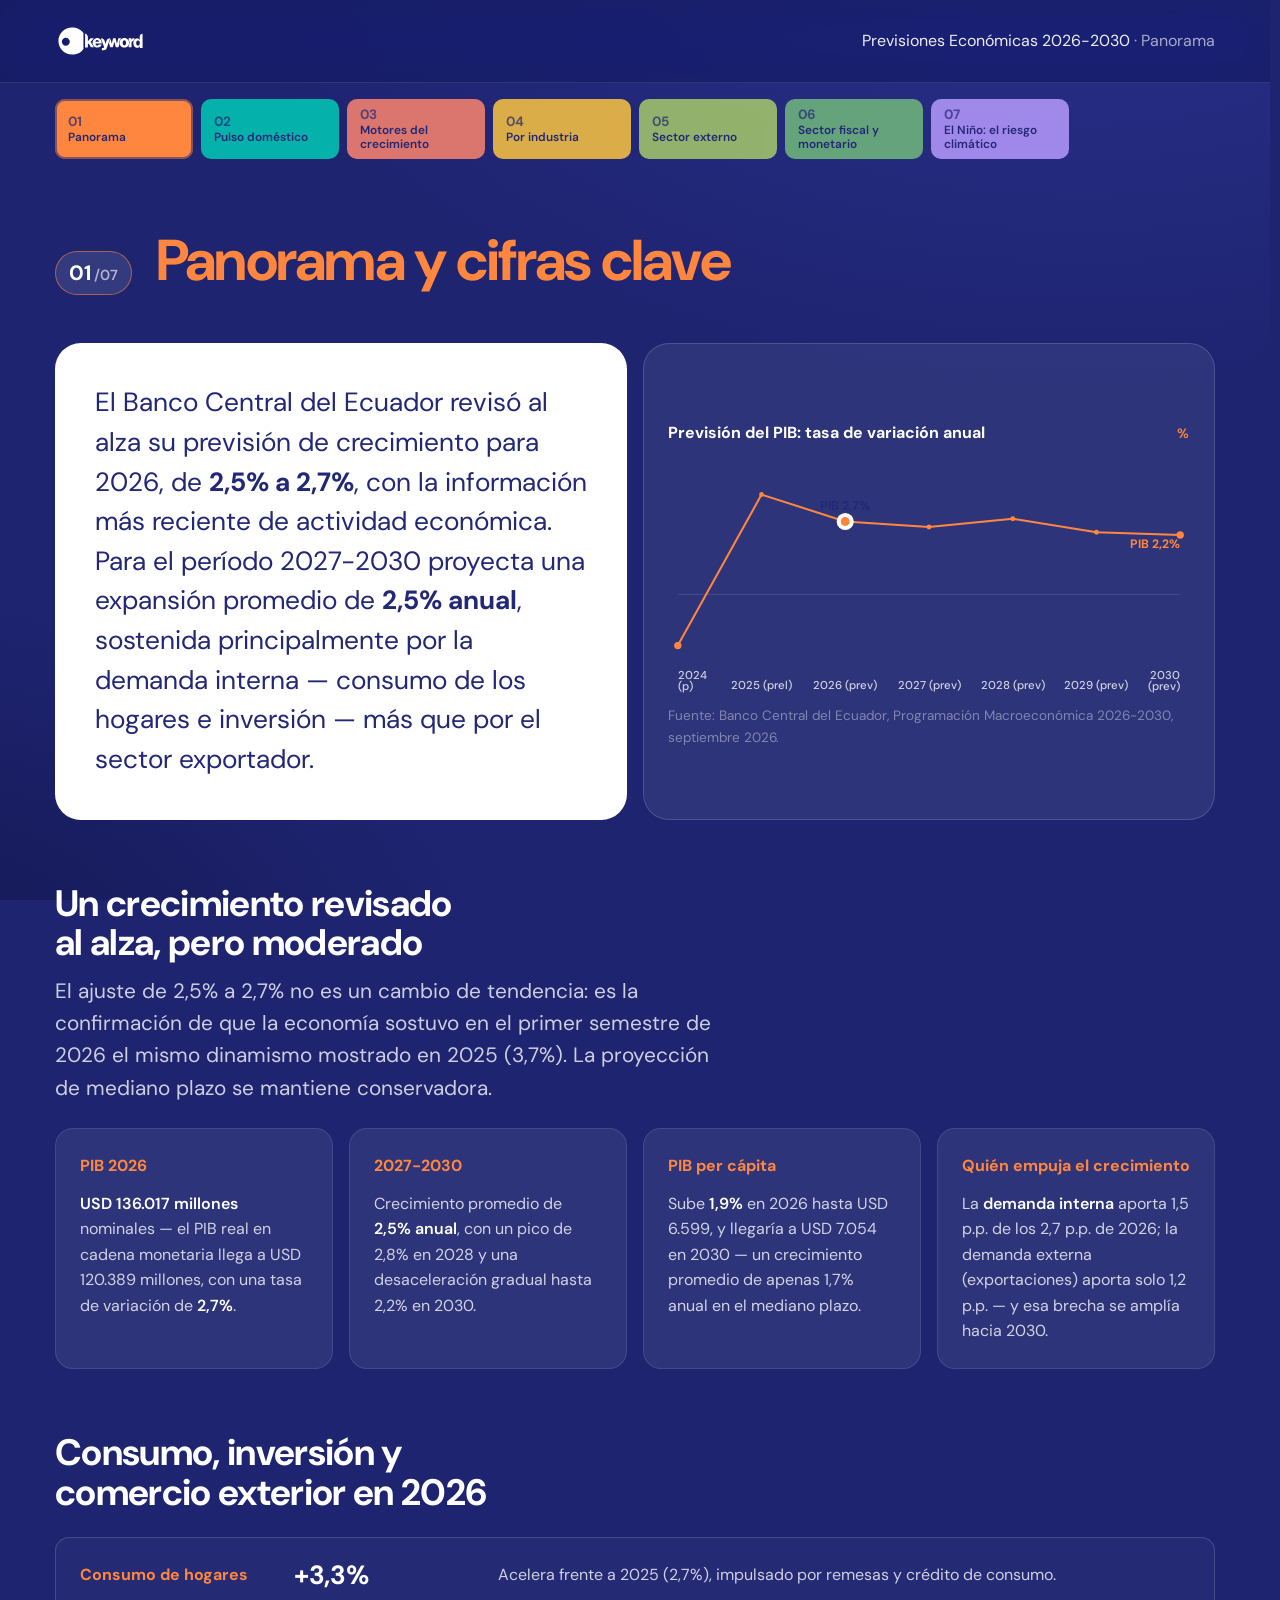
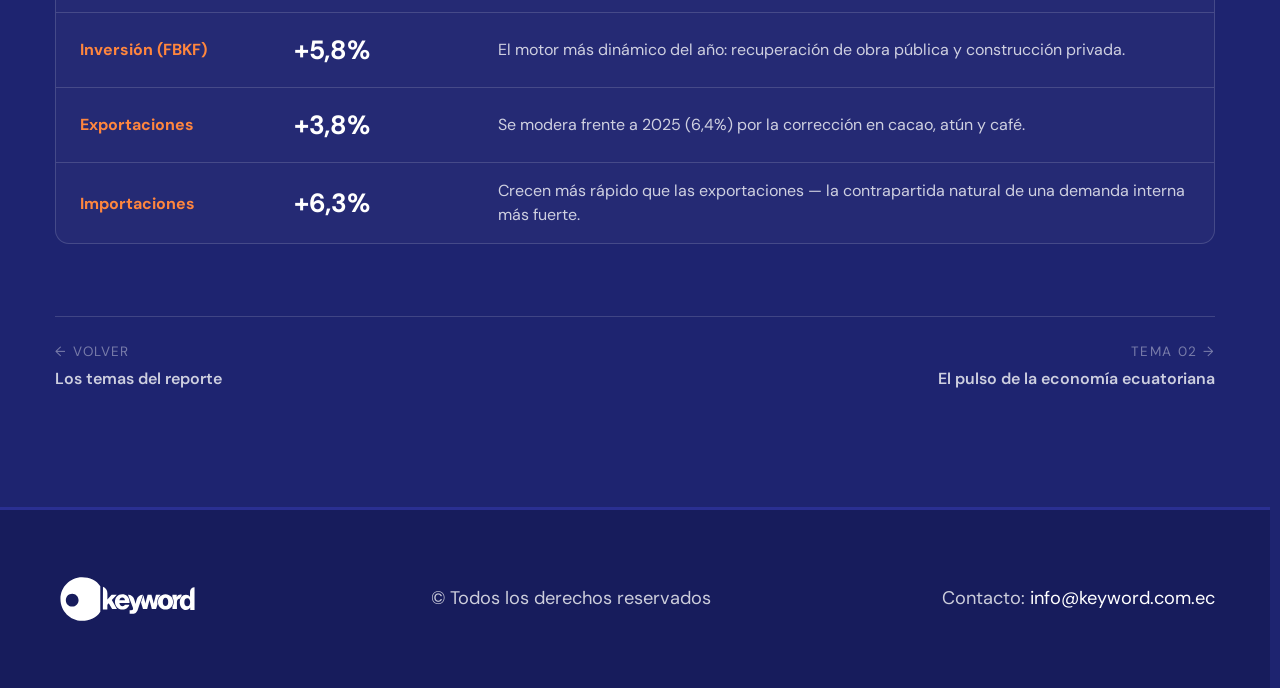
==== commit 710b8c5d: "Reordena el capítulo de Riesgos, agranda header/portada y corrige tablas y ejes de gráficos - Capítu" ====
--- a/pages/tema-01-panorama.html
+++ b/pages/tema-01-panorama.html
@@ -67,7 +67,7 @@
     <p class="chart-card__title">Previsión del PIB: tasa de variación anual</p>
     <span class="chart-card__unit">%</span>
   </div>
-  <svg class="chart chart--line" viewBox="0 0 640 300" role="img" aria-label="Previsión del PIB: tasa de variación anual" data-orient="x" data-x0="12" data-step="102.67" data-n="7" data-plot-top="20" data-plot-bottom="272"><line class="chart-grid0" x1="12" y1="175.8" x2="628" y2="175.8"/><polyline class="chart-line chart-draw" data-len="732.4" style="stroke:var(--obj-1);stroke-dasharray:732.4;stroke-dashoffset:732.4" points="12.0,238.6 114.7,53.4 217.3,86.4 320.0,93.1 422.7,83.1 525.3,99.7 628.0,103.0"/><circle class="chart-dot" data-idx="0" style="fill:var(--obj-1)" cx="12.0" cy="238.6" r="4.5"><title>PIB · 2024 (p): -1,9%</title></circle><circle class="chart-dot" data-idx="1" style="fill:var(--obj-1)" cx="114.7" cy="53.4" r="3"><title>PIB · 2025 (prel): 3,7%</title></circle><circle class="chart-dot__halo" cx="217.3" cy="86.4" r="10.5"/><circle class="chart-dot chart-dot--on" data-idx="2" style="fill:var(--obj-1)" cx="217.3" cy="86.4" r="6.5"><title>PIB · 2026 (prev): 2,7%</title></circle><text class="chart-label chart-label--on" x="217.3" y="72.4" text-anchor="middle">PIB 2,7%</text><circle class="chart-dot" data-idx="3" style="fill:var(--obj-1)" cx="320.0" cy="93.1" r="3"><title>PIB · 2027 (prev): 2,5%</title></circle><circle class="chart-dot" data-idx="4" style="fill:var(--obj-1)" cx="422.7" cy="83.1" r="3"><title>PIB · 2028 (prev): 2,8%</title></circle><circle class="chart-dot" data-idx="5" style="fill:var(--obj-1)" cx="525.3" cy="99.7" r="3"><title>PIB · 2029 (prev): 2,3%</title></circle><circle class="chart-dot" data-idx="6" style="fill:var(--obj-1)" cx="628.0" cy="103.0" r="4.5"><title>PIB · 2030 (prev): 2,2%</title></circle><text class="chart-label" style="fill:var(--obj-1)" x="628.0" y="119.0" text-anchor="end">PIB 2,2%</text><rect class="chart-hitzone" x="12.0" y="14.0" width="616.0" height="258.0" fill="transparent"/><text class="chart-axis" x="12.0" y="292" text-anchor="middle">2024 (p)</text><text class="chart-axis" x="114.7" y="292" text-anchor="middle">2025 (prel)</text><text class="chart-axis" x="217.3" y="292" text-anchor="middle">2026 (prev)</text><text class="chart-axis" x="320.0" y="292" text-anchor="middle">2027 (prev)</text><text class="chart-axis" x="422.7" y="292" text-anchor="middle">2028 (prev)</text><text class="chart-axis" x="525.3" y="292" text-anchor="middle">2029 (prev)</text><text class="chart-axis" x="628.0" y="292" text-anchor="middle">2030 (prev)</text></svg>
+  <svg class="chart chart--line" viewBox="0 0 640 300" role="img" aria-label="Previsión del PIB: tasa de variación anual" data-orient="x" data-x0="12" data-step="102.67" data-n="7" data-plot-top="20" data-plot-bottom="272"><line class="chart-grid0" x1="12" y1="175.8" x2="628" y2="175.8"/><polyline class="chart-line chart-draw" data-len="732.4" style="stroke:var(--obj-1);stroke-dasharray:732.4;stroke-dashoffset:732.4" points="12.0,238.6 114.7,53.4 217.3,86.4 320.0,93.1 422.7,83.1 525.3,99.7 628.0,103.0"/><circle class="chart-dot" data-idx="0" style="fill:var(--obj-1)" cx="12.0" cy="238.6" r="4.5"><title>PIB · 2024 (p): -1,9%</title></circle><circle class="chart-dot" data-idx="1" style="fill:var(--obj-1)" cx="114.7" cy="53.4" r="3"><title>PIB · 2025 (prel): 3,7%</title></circle><circle class="chart-dot__halo" cx="217.3" cy="86.4" r="10.5"/><circle class="chart-dot chart-dot--on" data-idx="2" style="fill:var(--obj-1)" cx="217.3" cy="86.4" r="6.5"><title>PIB · 2026 (prev): 2,7%</title></circle><text class="chart-label chart-label--on" x="217.3" y="72.4" text-anchor="middle">PIB 2,7%</text><circle class="chart-dot" data-idx="3" style="fill:var(--obj-1)" cx="320.0" cy="93.1" r="3"><title>PIB · 2027 (prev): 2,5%</title></circle><circle class="chart-dot" data-idx="4" style="fill:var(--obj-1)" cx="422.7" cy="83.1" r="3"><title>PIB · 2028 (prev): 2,8%</title></circle><circle class="chart-dot" data-idx="5" style="fill:var(--obj-1)" cx="525.3" cy="99.7" r="3"><title>PIB · 2029 (prev): 2,3%</title></circle><circle class="chart-dot" data-idx="6" style="fill:var(--obj-1)" cx="628.0" cy="103.0" r="4.5"><title>PIB · 2030 (prev): 2,2%</title></circle><text class="chart-label" style="fill:var(--obj-1)" x="628.0" y="119.0" text-anchor="end">PIB 2,2%</text><rect class="chart-hitzone" x="12.0" y="14.0" width="616.0" height="258.0" fill="transparent"/><text class="chart-axis" x="12.0" y="280" text-anchor="start"><tspan x="12.0" dy="0">2024</tspan><tspan x="12.0" dy="13">(p)</tspan></text><text class="chart-axis" x="114.7" y="292" text-anchor="middle">2025 (prel)</text><text class="chart-axis" x="217.3" y="292" text-anchor="middle">2026 (prev)</text><text class="chart-axis" x="320.0" y="292" text-anchor="middle">2027 (prev)</text><text class="chart-axis" x="422.7" y="292" text-anchor="middle">2028 (prev)</text><text class="chart-axis" x="525.3" y="292" text-anchor="middle">2029 (prev)</text><text class="chart-axis" x="628.0" y="280" text-anchor="end"><tspan x="628.0" dy="0">2030</tspan><tspan x="628.0" dy="13">(prev)</tspan></text></svg>
   <script type="application/json" class="chart-data">{"categories": ["2024 (p)", "2025 (prel)", "2026 (prev)", "2027 (prev)", "2028 (prev)", "2029 (prev)", "2030 (prev)"], "series": [{"name": "PIB", "accent": "obj-1", "values": [-1.9, 3.7, 2.7, 2.5, 2.8, 2.3, 2.2]}], "unit": "%"}</script>
   
   <p class="chart-card__source">Fuente: Banco Central del Ecuador, Programación Macroeconómica 2026-2030, septiembre 2026.</p>
--- a/css/styles.css
+++ b/css/styles.css
@@ -921,8 +921,82 @@
   line-height: 1.5;
 }
 .stat-row__ctx strong { color: var(--white); font-weight: 600; }
+/* Dos cifras de períodos distintos (p.ej. 2026 y promedio 2027-2030) —
+   cada una con su propia etiqueta de año al lado, en vez del viejo
+   "+3,3% / +2,8%" que no distinguía a qué año correspondía cada número. */
+.stat-row__val--split {
+  display: flex;
+  flex-direction: column;
+  gap: 0.3rem;
+}
+.stat-row__period {
+  display: flex;
+  align-items: baseline;
+  gap: 0.5rem;
+}
+.stat-row__period-label {
+  font-size: var(--fs-xs);
+  font-weight: 600;
+  color: var(--t-60);
+  white-space: nowrap;
+}
+.stat-row__period-figure {
+  font-size: var(--fs-md);
+  font-weight: 700;
+  color: var(--white);
+  font-variant-numeric: tabular-nums;
+}
 @media (max-width: 900px) {
   .stat-row { grid-template-columns: 1fr; gap: 0.35rem; padding: var(--s-3); }
+}
+
+/* --- Tabla de escenarios (p.ej. moderado/fuerte de El Niño) --- */
+/* `.stat-row`/`periods` está pensado para etiquetas cortas (años); con
+   etiquetas más largas ("Escenario moderado") no cabían en su columna y
+   partían el número de su unidad al ajustar línea — esto es una tabla real
+   en vez de una fila de stats-list forzada a comparar dos escenarios. */
+.scenario-table {
+  border-radius: 14px;
+  overflow: hidden;
+  background: rgba(255,255,255,0.03);
+  border: 1px solid var(--t-15);
+  padding: var(--s-4);
+}
+.scenario-table__key {
+  font-size: var(--fs-sm);
+  color: var(--orange);
+  font-weight: 700;
+  margin-bottom: var(--s-3);
+}
+.scenario-table__grid { width: 100%; border-collapse: collapse; }
+.scenario-table__grid th,
+.scenario-table__grid td {
+  text-align: left;
+  padding: 0.65rem 0.4rem;
+  border-bottom: 1px solid var(--t-15);
+}
+.scenario-table__grid th:last-child, .scenario-table__grid td:last-child { text-align: right; }
+.scenario-table__grid thead th {
+  font-size: var(--fs-xs);
+  font-weight: 600;
+  color: var(--t-60);
+  text-transform: uppercase;
+  letter-spacing: 0.04em;
+  border-bottom: 1px solid var(--t-25);
+}
+.scenario-table__grid tbody tr:last-child td { border-bottom: 0; }
+.scenario-table__scenario { font-size: var(--fs-sm); color: var(--white); font-weight: 600; }
+.scenario-table__figure {
+  font-size: var(--fs-md);
+  font-weight: 700;
+  color: var(--white);
+  font-variant-numeric: tabular-nums;
+}
+.scenario-table__ctx {
+  margin-top: var(--s-3);
+  font-size: var(--fs-sm);
+  color: var(--t-75);
+  line-height: 1.5;
 }
 
 /* --- Blurb dentro de las tarjetas de pilar ------------------- */
@@ -1696,9 +1770,9 @@
   align-items: center;
   justify-content: space-between;
   gap: var(--s-3);
-  height: 64px;
-}
-.masthead__logo { height: 30px; width: auto; }
+  height: 76px;
+}
+.masthead__logo { height: 40px; width: auto; }
 
 .chapter-rail ol {
   display: flex;
@@ -1710,25 +1784,25 @@
 .chapter-rail__item { display: flex; align-items: center; }
 .chapter-rail__item + .chapter-rail__item::before {
   content: "";
-  width: 22px;
+  width: 26px;
   height: 1px;
   background: rgba(255,255,255,0.24);
-  margin-inline: 0.6rem;
+  margin-inline: 0.7rem;
 }
 .chapter-rail__item a {
   display: inline-flex;
   align-items: center;
-  gap: 0.55rem;
+  gap: 0.6rem;
   text-decoration: none;
 }
 .chapter-rail .dot {
-  width: 26px;
-  height: 26px;
+  width: 32px;
+  height: 32px;
   border-radius: 50%;
   display: inline-flex;
   align-items: center;
   justify-content: center;
-  font-size: 0.72rem;
+  font-size: 0.82rem;
   font-weight: 700;
   font-variant-numeric: tabular-nums;
   color: rgba(255,255,255,0.5);
@@ -1741,19 +1815,19 @@
   color: var(--indigo-deep);
 }
 .chapter-rail__label {
-  font-size: 0.78rem;
+  font-size: 0.88rem;
   color: rgba(255,255,255,0.5);
   white-space: nowrap;
 }
 .chapter-rail__item.is-active .chapter-rail__label { color: var(--white); }
 @media (max-width: 720px) {
   .chapter-rail__label { display: none; }
-  .chapter-rail__item + .chapter-rail__item::before { width: 12px; margin-inline: 0.35rem; }
+  .chapter-rail__item + .chapter-rail__item::before { width: 14px; margin-inline: 0.4rem; }
 }
 @media (max-width: 480px) {
-  .masthead__inner { height: 54px; }
-  .masthead__logo { height: 24px; }
-  .chapter-rail .dot { width: 21px; height: 21px; font-size: 0.62rem; }
+  .masthead__inner { height: 62px; }
+  .masthead__logo { height: 30px; }
+  .chapter-rail .dot { width: 25px; height: 25px; font-size: 0.7rem; }
 }
 
 /* ---------- portada — único momento índigo de apertura ---------- */
@@ -1800,20 +1874,20 @@
   .cover__content { grid-column: 1; }
 }
 .cover .kicker {
-  font-size: 0.82rem;
+  font-size: 0.9rem;
   font-weight: 700;
   letter-spacing: 0.08em;
   text-transform: uppercase;
   color: var(--orange);
-  margin-bottom: 1.4rem;
+  margin-bottom: 1.6rem;
 }
 .cover h1 {
-  font-size: clamp(2.2rem, 2vw + 2.6rem, 3.5rem);
-  font-weight: 700;
-  line-height: 1.08;
+  font-size: clamp(2.6rem, 3.2vw + 2.4rem, 4.75rem);
+  font-weight: 700;
+  line-height: 1.05;
   letter-spacing: -0.01em;
   text-wrap: balance;
-  max-width: 18ch;
+  max-width: 19ch;
 }
 
 /* ---------- separador de capítulo — segundo momento índigo ---------- */
@@ -1875,7 +1949,7 @@
 .chapter__rail-icon svg { width: 100%; height: 100%; }
 .chapter__rail-sticky {
   position: sticky;
-  top: 84px;
+  top: 96px;
   z-index: 1;
   display: flex;
   flex-direction: column;
